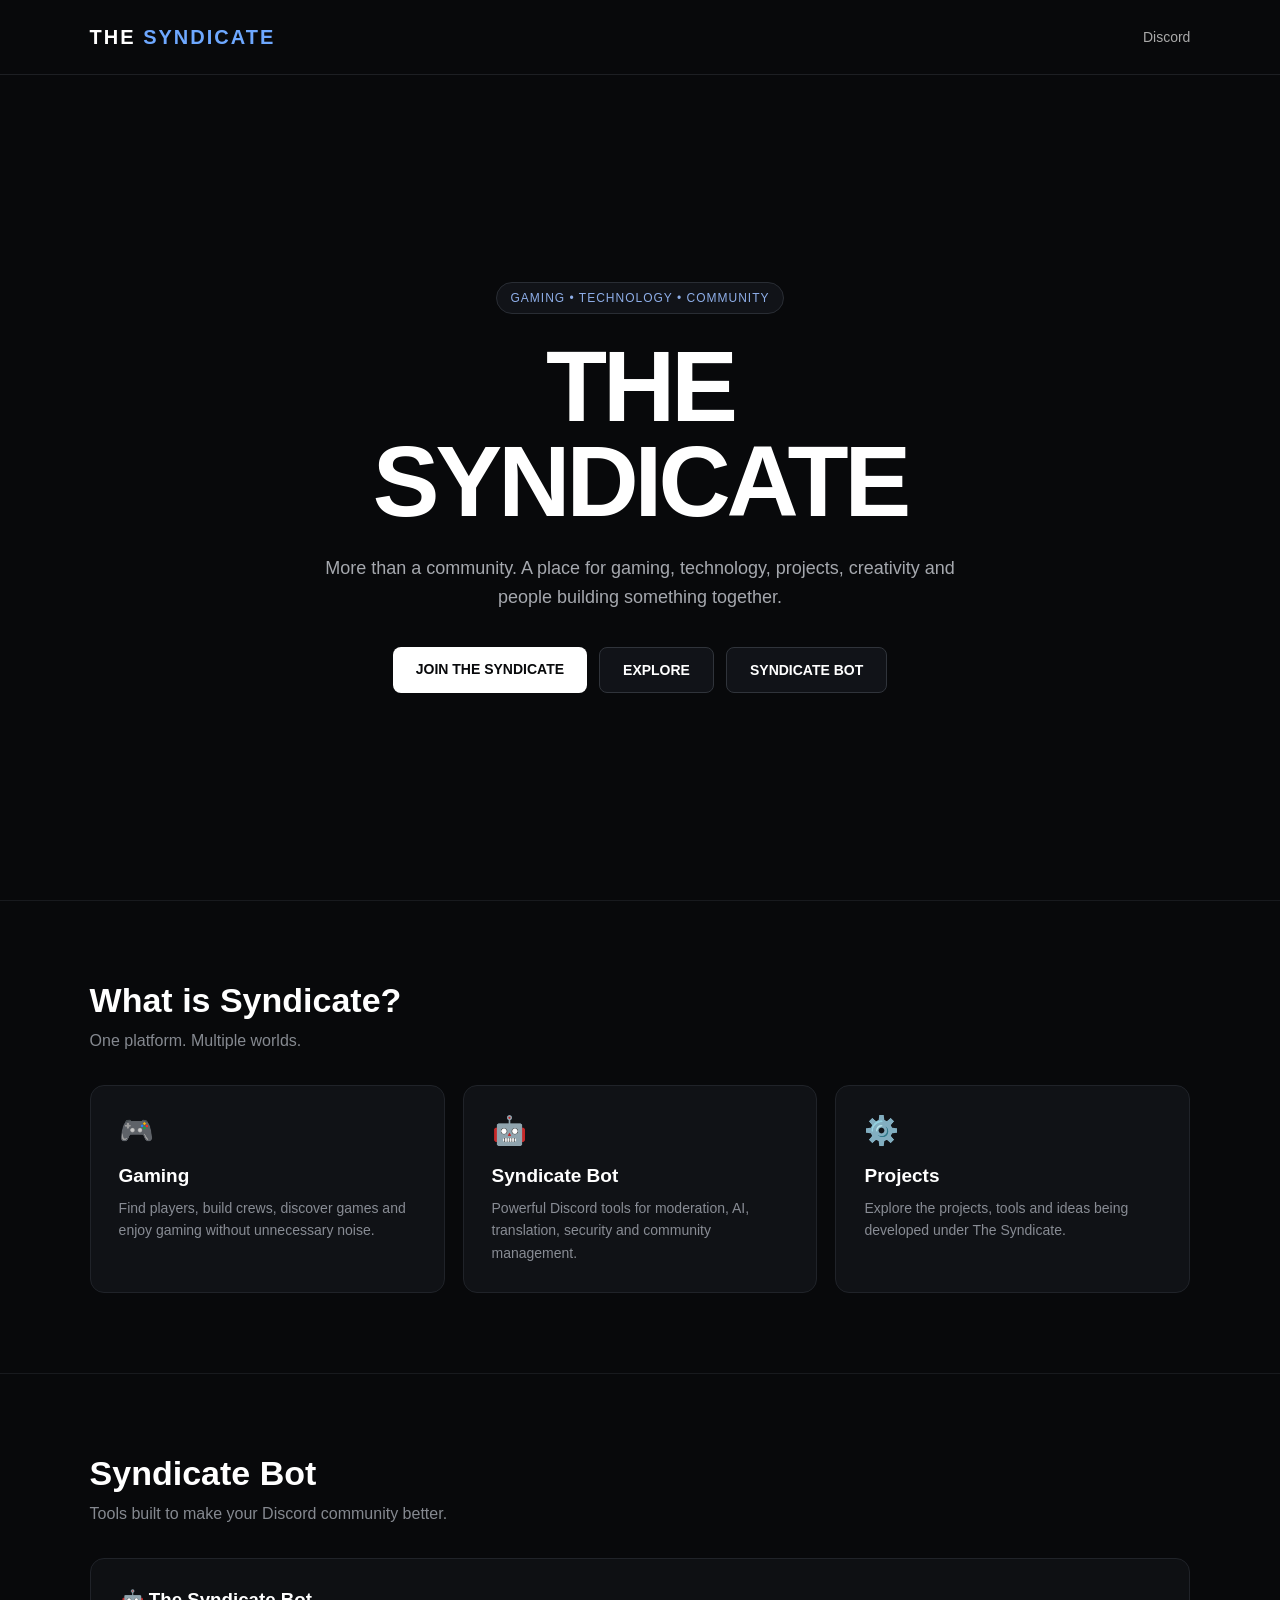
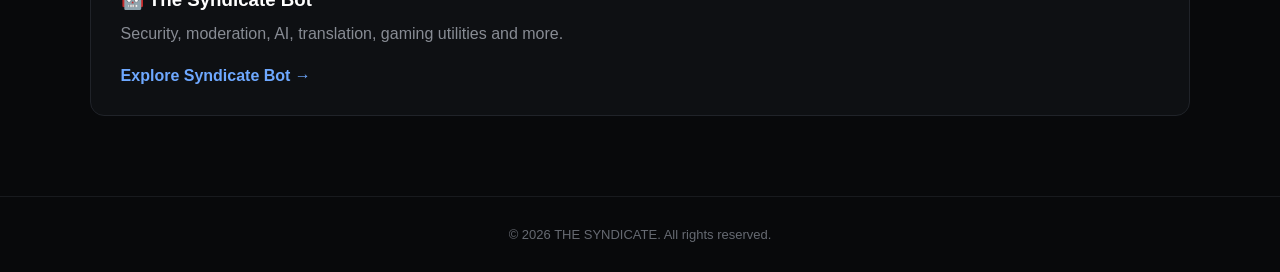
==== index.html @ 4e1ba8a8 "Update index.html" ====
<!DOCTYPE html>
<html lang="en">
<head>
    <meta charset="UTF-8">
    <meta name="viewport" content="width=device-width, initial-scale=1.0">

    <title>THE SYNDICATE</title>

    <style>
        * {
            margin: 0;
            padding: 0;
            box-sizing: border-box;
        }

        html {
            scroll-behavior: smooth;
        }

        body {
            background: #08090b;
            color: #ffffff;
            font-family: Arial, Helvetica, sans-serif;
            min-height: 100vh;
        }

        nav {
            height: 75px;
            display: flex;
            align-items: center;
            justify-content: space-between;
            padding: 0 7%;
            border-bottom: 1px solid #1d1f23;
            background: #08090b;
        }

        .logo {
            font-size: 20px;
            font-weight: 800;
            letter-spacing: 2px;
        }

        .logo span {
            color: #6ea8ff;
        }

        nav a {
            color: #aaa;
            text-decoration: none;
            font-size: 14px;
        }

        nav a:hover {
            color: #ffffff;
        }

        .hero {
            min-height: calc(100vh - 75px);
            display: flex;
            align-items: center;
            justify-content: center;
            text-align: center;
            padding: 60px 20px;
        }

        .hero-content {
            max-width: 850px;
        }

        .tag {
            display: inline-block;
            border: 1px solid #292d34;
            background: #111318;
            color: #8eaee8;
            padding: 8px 14px;
            border-radius: 50px;
            font-size: 12px;
            letter-spacing: 1px;
            margin-bottom: 25px;
        }

        h1 {
            font-size: clamp(50px, 12vw, 100px);
            line-height: 0.95;
            letter-spacing: -4px;
            margin-bottom: 25px;
        }

        .subtitle {
            color: #a5a8ae;
            font-size: 18px;
            line-height: 1.6;
            max-width: 680px;
            margin: 0 auto 35px;
        }

        .buttons {
            display: flex;
            justify-content: center;
            gap: 12px;
            flex-wrap: wrap;
        }

        .btn {
            display: inline-block;
            padding: 14px 23px;
            border-radius: 8px;
            text-decoration: none;
            font-weight: 700;
            font-size: 14px;
            transition: 0.2s;
        }

        .btn:hover {
            transform: translateY(-2px);
        }

        .primary {
            background: #ffffff;
            color: #08090b;
        }

        .secondary {
            background: #111318;
            border: 1px solid #30343b;
            color: #ffffff;
        }

        .section {
            padding: 80px 7%;
            border-top: 1px solid #181a1e;
        }

        .section h2 {
            font-size: 34px;
            margin-bottom: 12px;
        }

        .section-intro {
            color: #858990;
            margin-bottom: 35px;
        }

        .cards {
            display: grid;
            grid-template-columns: repeat(3, 1fr);
            gap: 18px;
        }

        .card {
            background: #101216;
            border: 1px solid #202329;
            border-radius: 14px;
            padding: 28px;
            transition: 0.2s;
        }

        .card:hover {
            transform: translateY(-3px);
            border-color: #343942;
        }

        .card-icon {
            font-size: 28px;
            margin-bottom: 18px;
        }

        .card h3 {
            margin-bottom: 10px;
            font-size: 19px;
        }

        .card p {
            color: #888c94;
            line-height: 1.6;
            font-size: 14px;
        }

        .bot-preview {
            margin-top: 25px;
            background: #0e1013;
            border: 1px solid #202329;
            border-radius: 14px;
            padding: 30px;
        }

        .bot-preview h3 {
            margin-bottom: 10px;
        }

        .bot-preview p {
            color: #888c94;
            line-height: 1.6;
            margin-bottom: 20px;
        }

        .bot-link {
            color: #6ea8ff;
            text-decoration: none;
            font-weight: 700;
        }

        footer {
            padding: 30px 20px;
            text-align: center;
            border-top: 1px solid #181a1e;
            color: #666a72;
            font-size: 13px;
        }

        @media (max-width: 700px) {

            nav {
                padding: 0 20px;
            }

            .hero {
                padding: 50px 20px;
            }

            h1 {
                letter-spacing: -2px;
            }

            .subtitle {
                font-size: 16px;
            }

            .cards {
                grid-template-columns: 1fr;
            }

            .section {
                padding: 65px 20px;
            }
        }
    </style>
</head>

<body>

    <!-- NAVIGATION -->

    <nav>

        <div class="logo">
            THE <span>SYNDICATE</span>
        </div>

        <a
            href="https://discord.gg/syndicateps"
            target="_blank"
            rel="noopener noreferrer"
        >
            Discord
        </a>

    </nav>


    <!-- HERO -->

    <section class="hero">

        <div class="hero-content">

            <div class="tag">
                GAMING • TECHNOLOGY • COMMUNITY
            </div>

            <h1>
                THE<br>SYNDICATE
            </h1>

            <p class="subtitle">
                More than a community.
                A place for gaming, technology, projects,
                creativity and people building something together.
            </p>


            <div class="buttons">

                <a
                    class="btn primary"
                    href="https://discord.gg/syndicateps"
                    target="_blank"
                    rel="noopener noreferrer"
                >
                    JOIN THE SYNDICATE
                </a>


                <a
                    class="btn secondary"
                    href="#about"
                >
                    EXPLORE
                </a>


                <a
                    class="btn secondary"
                    href="bot.html"
                >
                    SYNDICATE BOT
                </a>

            </div>

        </div>

    </section>


    <!-- ABOUT -->

    <section class="section" id="about">

        <h2>What is Syndicate?</h2>

        <p class="section-intro">
            One platform. Multiple worlds.
        </p>


        <div class="cards">


            <div class="card">

                <div class="card-icon">
                    🎮
                </div>

                <h3>Gaming</h3>

                <p>
                    Find players, build crews, discover games
                    and enjoy gaming without unnecessary noise.
                </p>

            </div>


            <div class="card">

                <div class="card-icon">
                    🤖
                </div>

                <h3>Syndicate Bot</h3>

                <p>
                    Powerful Discord tools for moderation,
                    AI, translation, security and community management.
                </p>

            </div>


            <div class="card">

                <div class="card-icon">
                    ⚙️
                </div>

                <h3>Projects</h3>

                <p>
                    Explore the projects, tools and ideas
                    being developed under The Syndicate.
                </p>

            </div>


        </div>

    </section>


    <!-- BOT -->

    <section class="section">

        <h2>Syndicate Bot</h2>

        <p class="section-intro">
            Tools built to make your Discord community better.
        </p>


        <div class="bot-preview">

            <h3>
                🤖 The Syndicate Bot
            </h3>

            <p>
                Security, moderation, AI, translation,
                gaming utilities and more.
            </p>

            <a
                class="bot-link"
                href="bot.html"
            >
                Explore Syndicate Bot →
            </a>

        </div>

    </section>


    <!-- FOOTER -->

    <footer>

        © 2026 THE SYNDICATE. All rights reserved.

    </footer>

</body>
</html>
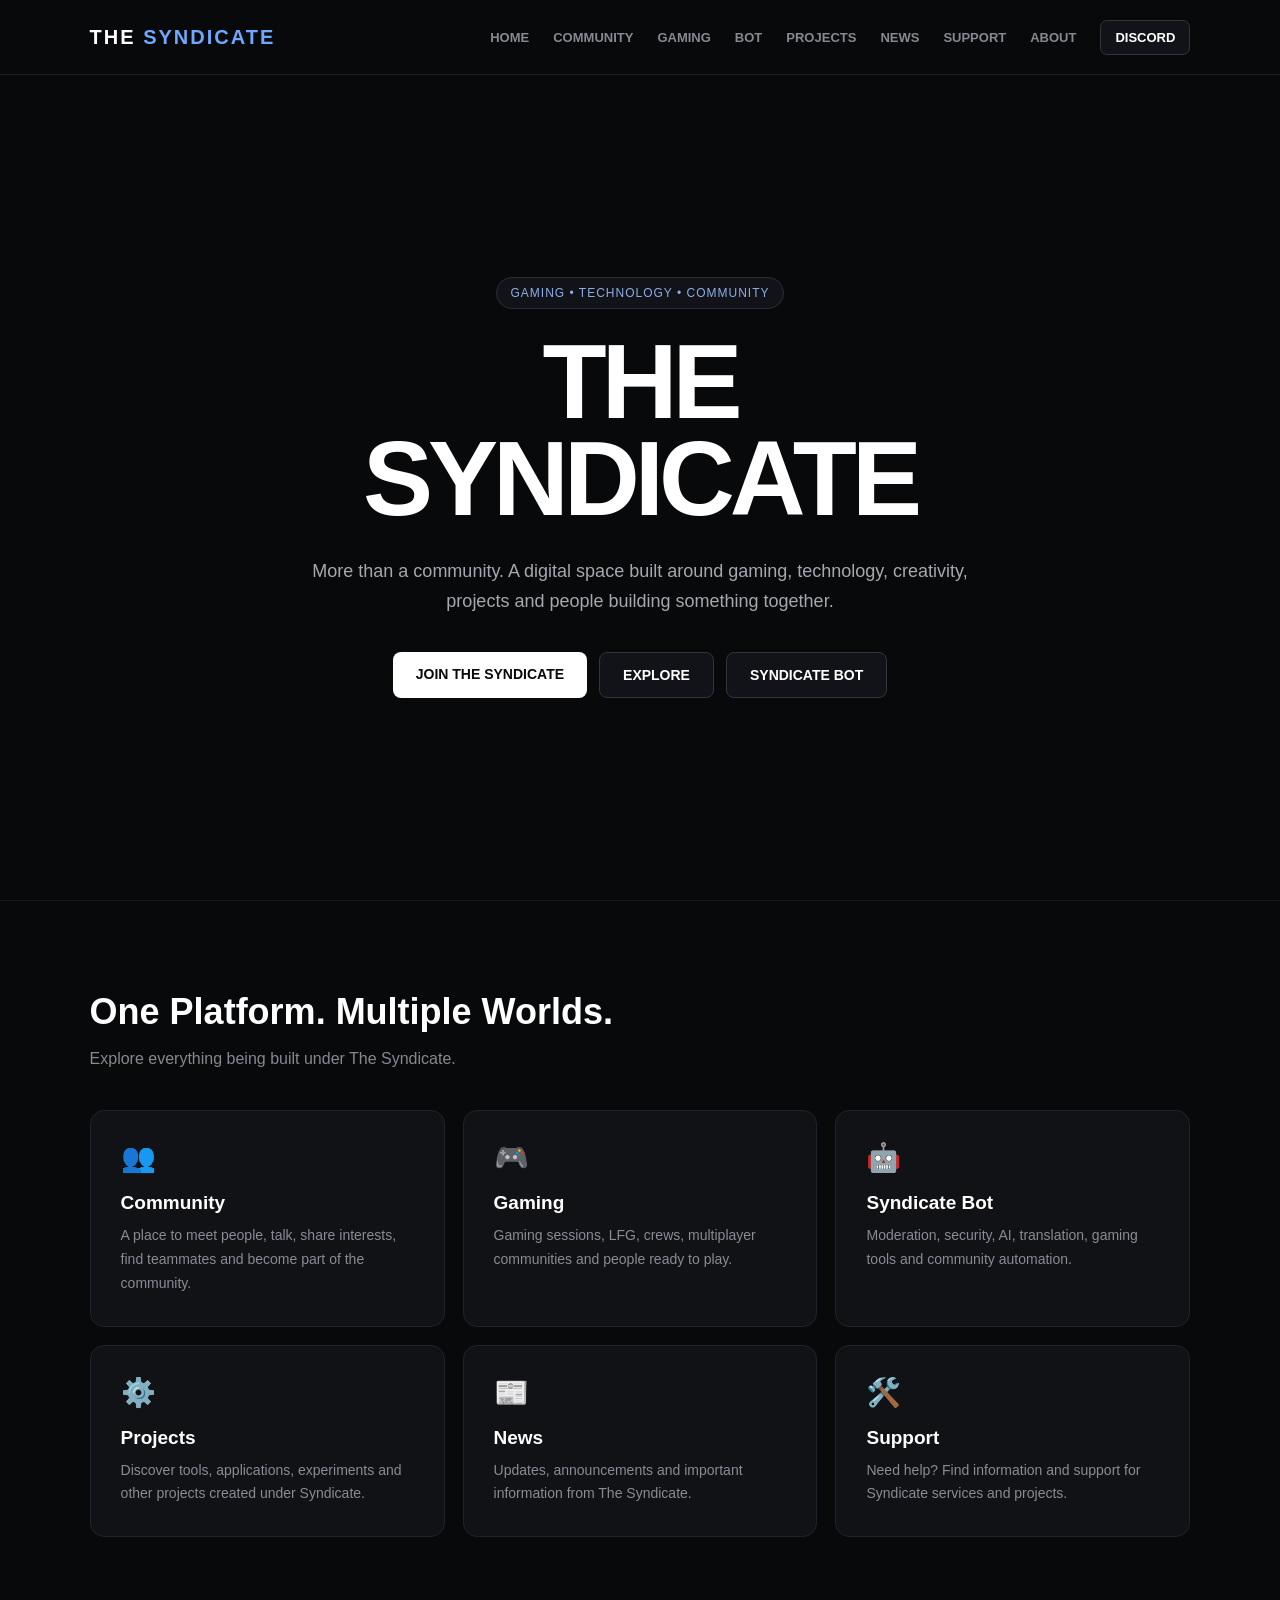
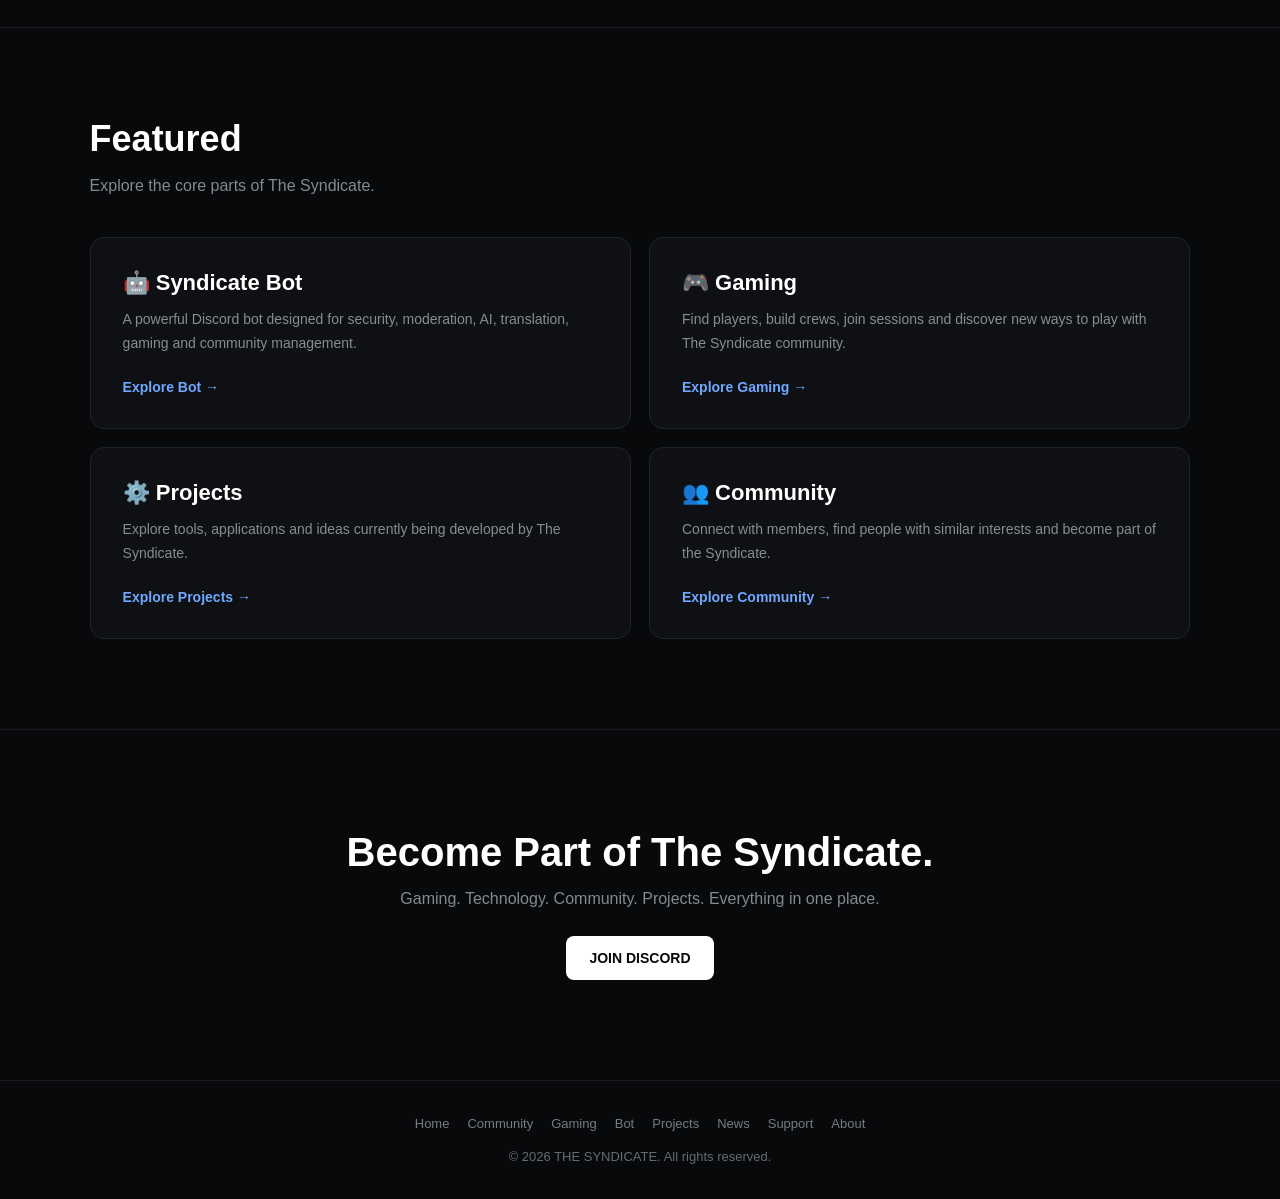
==== commit 0b887d6d: "Update index.html" ====
--- a/index.html
+++ b/index.html
@@ -24,35 +24,64 @@
             min-height: 100vh;
         }
 
+        /* NAVIGATION */
+
         nav {
-            height: 75px;
+            min-height: 75px;
             display: flex;
             align-items: center;
             justify-content: space-between;
             padding: 0 7%;
             border-bottom: 1px solid #1d1f23;
             background: #08090b;
+            position: sticky;
+            top: 0;
+            z-index: 1000;
         }
 
         .logo {
             font-size: 20px;
             font-weight: 800;
             letter-spacing: 2px;
+            white-space: nowrap;
         }
 
         .logo span {
             color: #6ea8ff;
         }
 
-        nav a {
-            color: #aaa;
+        .nav-links {
+            display: flex;
+            align-items: center;
+            gap: 24px;
+        }
+
+        .nav-links a {
+            color: #858990;
             text-decoration: none;
-            font-size: 14px;
-        }
-
-        nav a:hover {
+            font-size: 13px;
+            font-weight: 600;
+            transition: 0.2s;
+        }
+
+        .nav-links a:hover {
             color: #ffffff;
         }
+
+        .discord-nav {
+            color: #ffffff !important;
+            background: #111318;
+            border: 1px solid #30343b;
+            padding: 9px 14px;
+            border-radius: 7px;
+        }
+
+        .discord-nav:hover {
+            border-color: #6ea8ff;
+        }
+
+
+        /* HERO */
 
         .hero {
             min-height: calc(100vh - 75px);
@@ -60,11 +89,11 @@
             align-items: center;
             justify-content: center;
             text-align: center;
-            padding: 60px 20px;
+            padding: 80px 20px;
         }
 
         .hero-content {
-            max-width: 850px;
+            max-width: 900px;
         }
 
         .tag {
@@ -80,19 +109,22 @@
         }
 
         h1 {
-            font-size: clamp(50px, 12vw, 100px);
-            line-height: 0.95;
-            letter-spacing: -4px;
-            margin-bottom: 25px;
+            font-size: clamp(52px, 12vw, 105px);
+            line-height: 0.92;
+            letter-spacing: -5px;
+            margin-bottom: 28px;
         }
 
         .subtitle {
             color: #a5a8ae;
             font-size: 18px;
-            line-height: 1.6;
-            max-width: 680px;
+            line-height: 1.7;
+            max-width: 700px;
             margin: 0 auto 35px;
         }
+
+
+        /* BUTTONS */
 
         .buttons {
             display: flex;
@@ -126,20 +158,27 @@
             color: #ffffff;
         }
 
+
+        /* SECTIONS */
+
         .section {
-            padding: 80px 7%;
+            padding: 90px 7%;
             border-top: 1px solid #181a1e;
         }
 
         .section h2 {
-            font-size: 34px;
+            font-size: 36px;
             margin-bottom: 12px;
         }
 
         .section-intro {
             color: #858990;
-            margin-bottom: 35px;
-        }
+            line-height: 1.7;
+            margin-bottom: 38px;
+        }
+
+
+        /* CARDS */
 
         .cards {
             display: grid;
@@ -151,12 +190,12 @@
             background: #101216;
             border: 1px solid #202329;
             border-radius: 14px;
-            padding: 28px;
+            padding: 30px;
             transition: 0.2s;
         }
 
         .card:hover {
-            transform: translateY(-3px);
+            transform: translateY(-4px);
             border-color: #343942;
         }
 
@@ -166,78 +205,176 @@
         }
 
         .card h3 {
+            font-size: 19px;
             margin-bottom: 10px;
-            font-size: 19px;
         }
 
         .card p {
             color: #888c94;
-            line-height: 1.6;
+            line-height: 1.7;
             font-size: 14px;
         }
 
-        .bot-preview {
-            margin-top: 25px;
+
+        /* FEATURED */
+
+        .featured {
+            display: grid;
+            grid-template-columns: repeat(2, 1fr);
+            gap: 18px;
+        }
+
+        .feature-box {
             background: #0e1013;
             border: 1px solid #202329;
             border-radius: 14px;
-            padding: 30px;
-        }
-
-        .bot-preview h3 {
-            margin-bottom: 10px;
-        }
-
-        .bot-preview p {
+            padding: 32px;
+        }
+
+        .feature-box h3 {
+            font-size: 22px;
+            margin-bottom: 12px;
+        }
+
+        .feature-box p {
             color: #888c94;
-            line-height: 1.6;
-            margin-bottom: 20px;
-        }
-
-        .bot-link {
+            line-height: 1.7;
+            font-size: 14px;
+            margin-bottom: 22px;
+        }
+
+        .feature-link {
             color: #6ea8ff;
             text-decoration: none;
             font-weight: 700;
-        }
+            font-size: 14px;
+        }
+
+
+        /* CTA */
+
+        .cta {
+            text-align: center;
+            padding: 100px 20px;
+            border-top: 1px solid #181a1e;
+        }
+
+        .cta h2 {
+            font-size: 40px;
+            margin-bottom: 15px;
+        }
+
+        .cta p {
+            color: #858990;
+            margin-bottom: 28px;
+        }
+
+
+        /* FOOTER */
 
         footer {
-            padding: 30px 20px;
+            padding: 35px 20px;
             text-align: center;
             border-top: 1px solid #181a1e;
             color: #666a72;
             font-size: 13px;
         }
 
+        .footer-links {
+            display: flex;
+            justify-content: center;
+            flex-wrap: wrap;
+            gap: 18px;
+            margin-bottom: 18px;
+        }
+
+        .footer-links a {
+            color: #777b83;
+            text-decoration: none;
+            font-size: 13px;
+        }
+
+        .footer-links a:hover {
+            color: #ffffff;
+        }
+
+
+        /* MOBILE */
+
+        @media (max-width: 900px) {
+
+            .nav-links {
+                gap: 12px;
+            }
+
+            .nav-links a {
+                font-size: 11px;
+            }
+
+            .cards {
+                grid-template-columns: 1fr;
+            }
+
+            .featured {
+                grid-template-columns: 1fr;
+            }
+        }
+
+
         @media (max-width: 700px) {
 
             nav {
-                padding: 0 20px;
+                padding: 15px 20px;
+                flex-direction: column;
+                gap: 14px;
+            }
+
+            .nav-links {
+                width: 100%;
+                justify-content: center;
+                flex-wrap: wrap;
+                gap: 9px 14px;
+            }
+
+            .nav-links a {
+                font-size: 11px;
+            }
+
+            .discord-nav {
+                padding: 7px 10px;
             }
 
             .hero {
-                padding: 50px 20px;
+                min-height: calc(100vh - 120px);
+                padding: 65px 20px;
             }
 
             h1 {
-                letter-spacing: -2px;
+                font-size: clamp(48px, 15vw, 80px);
+                letter-spacing: -3px;
             }
 
             .subtitle {
                 font-size: 16px;
             }
 
-            .cards {
-                grid-template-columns: 1fr;
-            }
-
             .section {
-                padding: 65px 20px;
+                padding: 70px 20px;
+            }
+
+            .section h2 {
+                font-size: 30px;
+            }
+
+            .cta h2 {
+                font-size: 30px;
             }
         }
     </style>
 </head>
 
 <body>
+
 
     <!-- NAVIGATION -->
 
@@ -247,13 +384,50 @@
             THE <span>SYNDICATE</span>
         </div>
 
-        <a
-            href="https://discord.gg/syndicateps"
-            target="_blank"
-            rel="noopener noreferrer"
-        >
-            Discord
-        </a>
+        <div class="nav-links">
+
+            <a href="index.html">
+                HOME
+            </a>
+
+            <a href="community.html">
+                COMMUNITY
+            </a>
+
+            <a href="gaming.html">
+                GAMING
+            </a>
+
+            <a href="bot.html">
+                BOT
+            </a>
+
+            <a href="projects.html">
+                PROJECTS
+            </a>
+
+            <a href="news.html">
+                NEWS
+            </a>
+
+            <a href="support.html">
+                SUPPORT
+            </a>
+
+            <a href="about.html">
+                ABOUT
+            </a>
+
+            <a
+                class="discord-nav"
+                href="https://discord.gg/syndicateps"
+                target="_blank"
+                rel="noopener noreferrer"
+            >
+                DISCORD
+            </a>
+
+        </div>
 
     </nav>
 
@@ -274,10 +448,10 @@
 
             <p class="subtitle">
                 More than a community.
-                A place for gaming, technology, projects,
-                creativity and people building something together.
+                A digital space built around gaming,
+                technology, creativity, projects and people
+                building something together.
             </p>
-
 
             <div class="buttons">
 
@@ -290,14 +464,12 @@
                     JOIN THE SYNDICATE
                 </a>
 
-
                 <a
                     class="btn secondary"
-                    href="#about"
+                    href="#explore"
                 >
                     EXPLORE
                 </a>
-
 
                 <a
                     class="btn secondary"
@@ -313,18 +485,41 @@
     </section>
 
 
-    <!-- ABOUT -->
-
-    <section class="section" id="about">
-
-        <h2>What is Syndicate?</h2>
+    <!-- EXPLORE -->
+
+    <section
+        class="section"
+        id="explore"
+    >
+
+        <h2>
+            One Platform. Multiple Worlds.
+        </h2>
 
         <p class="section-intro">
-            One platform. Multiple worlds.
+            Explore everything being built under The Syndicate.
         </p>
 
 
         <div class="cards">
+
+
+            <div class="card">
+
+                <div class="card-icon">
+                    👥
+                </div>
+
+                <h3>
+                    Community
+                </h3>
+
+                <p>
+                    A place to meet people, talk, share interests,
+                    find teammates and become part of the community.
+                </p>
+
+            </div>
 
 
             <div class="card">
@@ -333,11 +528,13 @@
                     🎮
                 </div>
 
-                <h3>Gaming</h3>
-
-                <p>
-                    Find players, build crews, discover games
-                    and enjoy gaming without unnecessary noise.
+                <h3>
+                    Gaming
+                </h3>
+
+                <p>
+                    Gaming sessions, LFG, crews, multiplayer
+                    communities and people ready to play.
                 </p>
 
             </div>
@@ -349,11 +546,13 @@
                     🤖
                 </div>
 
-                <h3>Syndicate Bot</h3>
-
-                <p>
-                    Powerful Discord tools for moderation,
-                    AI, translation, security and community management.
+                <h3>
+                    Syndicate Bot
+                </h3>
+
+                <p>
+                    Moderation, security, AI, translation,
+                    gaming tools and community automation.
                 </p>
 
             </div>
@@ -365,11 +564,49 @@
                     ⚙️
                 </div>
 
-                <h3>Projects</h3>
-
-                <p>
-                    Explore the projects, tools and ideas
-                    being developed under The Syndicate.
+                <h3>
+                    Projects
+                </h3>
+
+                <p>
+                    Discover tools, applications, experiments
+                    and other projects created under Syndicate.
+                </p>
+
+            </div>
+
+
+            <div class="card">
+
+                <div class="card-icon">
+                    📰
+                </div>
+
+                <h3>
+                    News
+                </h3>
+
+                <p>
+                    Updates, announcements and important
+                    information from The Syndicate.
+                </p>
+
+            </div>
+
+
+            <div class="card">
+
+                <div class="card-icon">
+                    🛠️
+                </div>
+
+                <h3>
+                    Support
+                </h3>
+
+                <p>
+                    Need help? Find information and support
+                    for Syndicate services and projects.
                 </p>
 
             </div>
@@ -380,47 +617,183 @@
     </section>
 
 
-    <!-- BOT -->
+    <!-- FEATURED -->
 
     <section class="section">
 
-        <h2>Syndicate Bot</h2>
+        <h2>
+            Featured
+        </h2>
 
         <p class="section-intro">
-            Tools built to make your Discord community better.
+            Explore the core parts of The Syndicate.
         </p>
 
 
-        <div class="bot-preview">
-
-            <h3>
-                🤖 The Syndicate Bot
-            </h3>
-
-            <p>
-                Security, moderation, AI, translation,
-                gaming utilities and more.
-            </p>
-
-            <a
-                class="bot-link"
-                href="bot.html"
-            >
-                Explore Syndicate Bot →
-            </a>
+        <div class="featured">
+
+
+            <div class="feature-box">
+
+                <h3>
+                    🤖 Syndicate Bot
+                </h3>
+
+                <p>
+                    A powerful Discord bot designed for
+                    security, moderation, AI, translation,
+                    gaming and community management.
+                </p>
+
+                <a
+                    class="feature-link"
+                    href="bot.html"
+                >
+                    Explore Bot →
+                </a>
+
+            </div>
+
+
+            <div class="feature-box">
+
+                <h3>
+                    🎮 Gaming
+                </h3>
+
+                <p>
+                    Find players, build crews, join sessions
+                    and discover new ways to play with
+                    The Syndicate community.
+                </p>
+
+                <a
+                    class="feature-link"
+                    href="gaming.html"
+                >
+                    Explore Gaming →
+                </a>
+
+            </div>
+
+
+            <div class="feature-box">
+
+                <h3>
+                    ⚙️ Projects
+                </h3>
+
+                <p>
+                    Explore tools, applications and ideas
+                    currently being developed by The Syndicate.
+                </p>
+
+                <a
+                    class="feature-link"
+                    href="projects.html"
+                >
+                    Explore Projects →
+                </a>
+
+            </div>
+
+
+            <div class="feature-box">
+
+                <h3>
+                    👥 Community
+                </h3>
+
+                <p>
+                    Connect with members, find people with
+                    similar interests and become part of
+                    the Syndicate.
+                </p>
+
+                <a
+                    class="feature-link"
+                    href="community.html"
+                >
+                    Explore Community →
+                </a>
+
+            </div>
+
 
         </div>
 
     </section>
 
 
+    <!-- CTA -->
+
+    <section class="cta">
+
+        <h2>
+            Become Part of The Syndicate.
+        </h2>
+
+        <p>
+            Gaming. Technology. Community. Projects.
+            Everything in one place.
+        </p>
+
+        <a
+            class="btn primary"
+            href="https://discord.gg/syndicateps"
+            target="_blank"
+            rel="noopener noreferrer"
+        >
+            JOIN DISCORD
+        </a>
+
+    </section>
+
+
     <!-- FOOTER -->
 
     <footer>
 
+        <div class="footer-links">
+
+            <a href="index.html">
+                Home
+            </a>
+
+            <a href="community.html">
+                Community
+            </a>
+
+            <a href="gaming.html">
+                Gaming
+            </a>
+
+            <a href="bot.html">
+                Bot
+            </a>
+
+            <a href="projects.html">
+                Projects
+            </a>
+
+            <a href="news.html">
+                News
+            </a>
+
+            <a href="support.html">
+                Support
+            </a>
+
+            <a href="about.html">
+                About
+            </a>
+
+        </div>
+
         © 2026 THE SYNDICATE. All rights reserved.
 
     </footer>
+
 
 </body>
 </html>
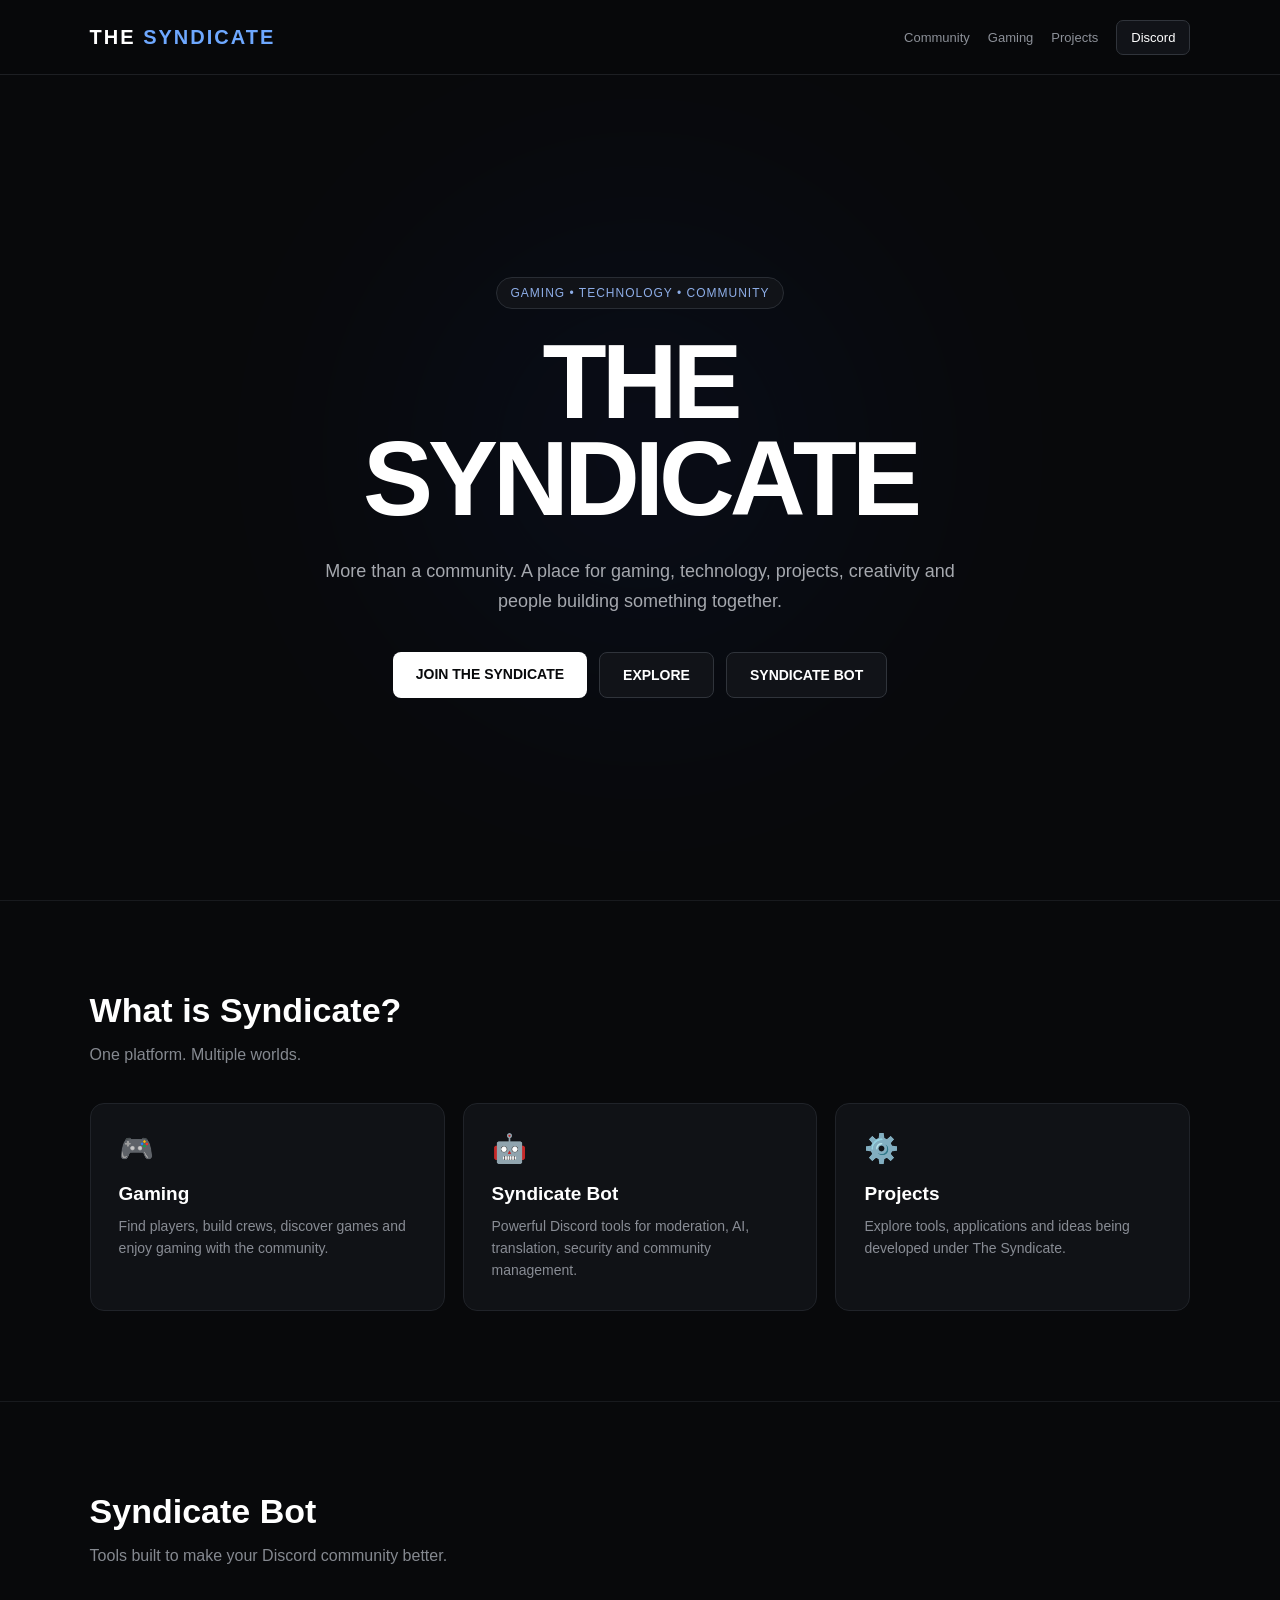
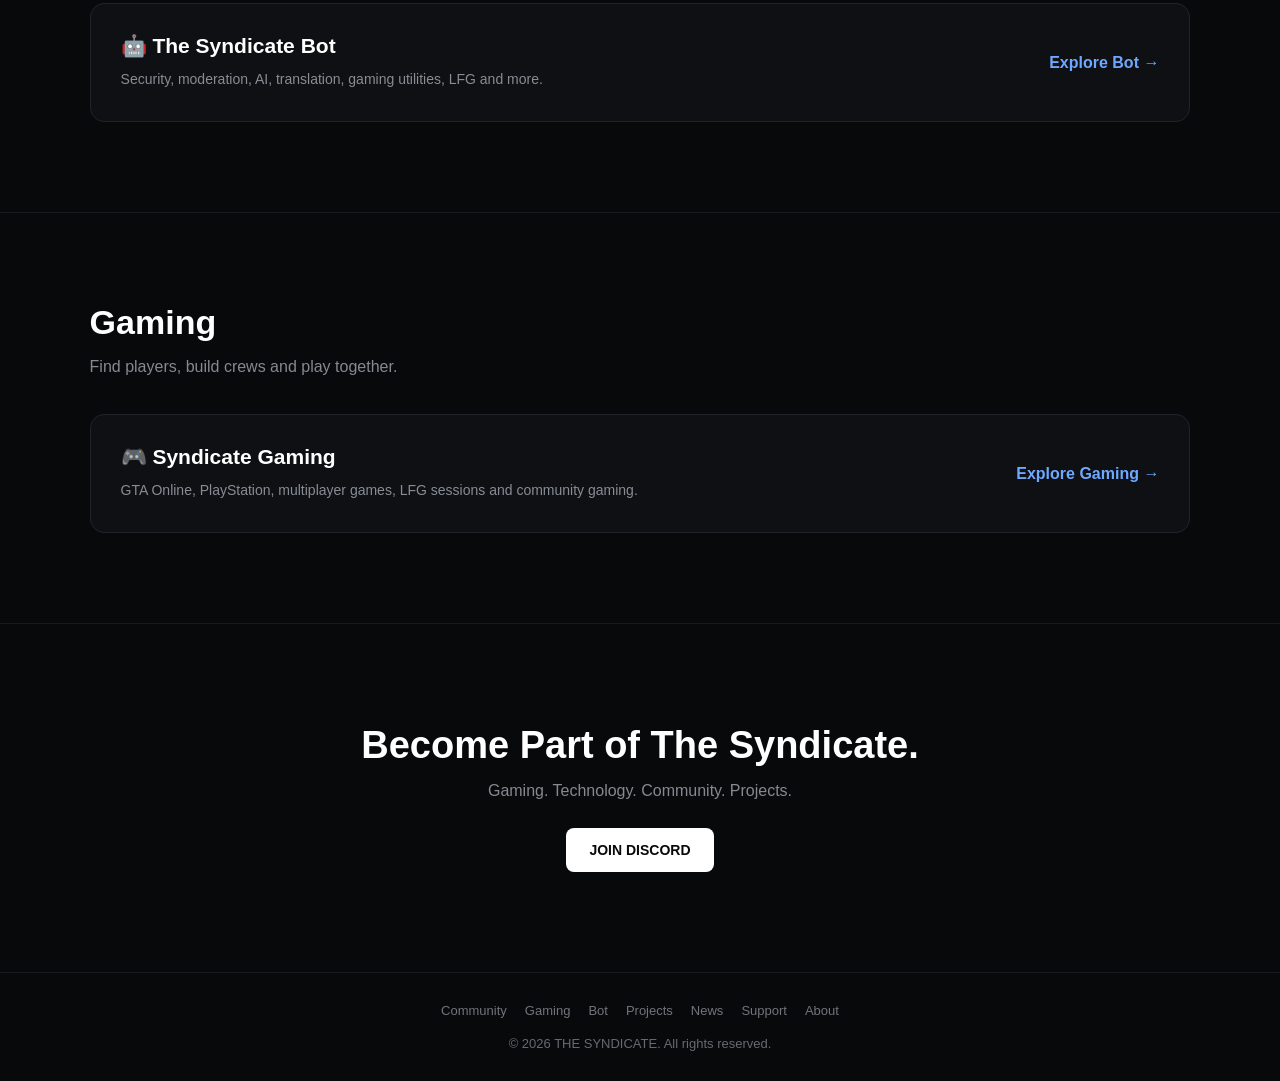
==== commit 5970e2dd: "Update index.html" ====
--- a/index.html
+++ b/index.html
@@ -24,16 +24,16 @@
             min-height: 100vh;
         }
 
-        /* NAVIGATION */
+        /* NAV */
 
         nav {
-            min-height: 75px;
+            height: 75px;
             display: flex;
             align-items: center;
             justify-content: space-between;
             padding: 0 7%;
             border-bottom: 1px solid #1d1f23;
-            background: #08090b;
+            background: rgba(8, 9, 11, 0.96);
             position: sticky;
             top: 0;
             z-index: 1000;
@@ -43,41 +43,35 @@
             font-size: 20px;
             font-weight: 800;
             letter-spacing: 2px;
-            white-space: nowrap;
         }
 
         .logo span {
             color: #6ea8ff;
         }
 
-        .nav-links {
+        .nav-right {
             display: flex;
             align-items: center;
-            gap: 24px;
-        }
-
-        .nav-links a {
-            color: #858990;
+            gap: 18px;
+        }
+
+        .nav-right a {
+            color: #8c9098;
             text-decoration: none;
             font-size: 13px;
-            font-weight: 600;
             transition: 0.2s;
         }
 
-        .nav-links a:hover {
+        .nav-right a:hover {
             color: #ffffff;
         }
 
-        .discord-nav {
+        .nav-discord {
             color: #ffffff !important;
+            border: 1px solid #30343b;
             background: #111318;
-            border: 1px solid #30343b;
             padding: 9px 14px;
             border-radius: 7px;
-        }
-
-        .discord-nav:hover {
-            border-color: #6ea8ff;
         }
 
 
@@ -89,11 +83,30 @@
             align-items: center;
             justify-content: center;
             text-align: center;
-            padding: 80px 20px;
+            padding: 70px 20px;
+            position: relative;
+            overflow: hidden;
+        }
+
+        .hero::before {
+            content: "";
+            position: absolute;
+            width: 500px;
+            height: 500px;
+            background: #1d4ed8;
+            opacity: 0.06;
+            filter: blur(130px);
+            border-radius: 50%;
+            top: 15%;
+            left: 50%;
+            transform: translateX(-50%);
+            pointer-events: none;
         }
 
         .hero-content {
-            max-width: 900px;
+            max-width: 850px;
+            position: relative;
+            z-index: 1;
         }
 
         .tag {
@@ -109,7 +122,7 @@
         }
 
         h1 {
-            font-size: clamp(52px, 12vw, 105px);
+            font-size: clamp(55px, 12vw, 105px);
             line-height: 0.92;
             letter-spacing: -5px;
             margin-bottom: 28px;
@@ -119,7 +132,7 @@
             color: #a5a8ae;
             font-size: 18px;
             line-height: 1.7;
-            max-width: 700px;
+            max-width: 680px;
             margin: 0 auto 35px;
         }
 
@@ -158,8 +171,12 @@
             color: #ffffff;
         }
 
-
-        /* SECTIONS */
+        .secondary:hover {
+            border-color: #59606b;
+        }
+
+
+        /* SECTION */
 
         .section {
             padding: 90px 7%;
@@ -167,14 +184,14 @@
         }
 
         .section h2 {
-            font-size: 36px;
+            font-size: 34px;
             margin-bottom: 12px;
         }
 
         .section-intro {
             color: #858990;
-            line-height: 1.7;
-            margin-bottom: 38px;
+            margin-bottom: 35px;
+            line-height: 1.6;
         }
 
 
@@ -190,8 +207,8 @@
             background: #101216;
             border: 1px solid #202329;
             border-radius: 14px;
-            padding: 30px;
-            transition: 0.2s;
+            padding: 28px;
+            transition: 0.25s;
         }
 
         .card:hover {
@@ -205,49 +222,48 @@
         }
 
         .card h3 {
+            margin-bottom: 10px;
             font-size: 19px;
-            margin-bottom: 10px;
         }
 
         .card p {
             color: #888c94;
-            line-height: 1.7;
+            line-height: 1.6;
             font-size: 14px;
         }
 
 
-        /* FEATURED */
-
-        .featured {
-            display: grid;
-            grid-template-columns: repeat(2, 1fr);
-            gap: 18px;
-        }
-
-        .feature-box {
+        /* FEATURE */
+
+        .feature {
+            margin-top: 22px;
             background: #0e1013;
             border: 1px solid #202329;
             border-radius: 14px;
-            padding: 32px;
-        }
-
-        .feature-box h3 {
-            font-size: 22px;
-            margin-bottom: 12px;
-        }
-
-        .feature-box p {
+            padding: 30px;
+            display: flex;
+            align-items: center;
+            justify-content: space-between;
+            gap: 30px;
+        }
+
+        .feature h3 {
+            font-size: 21px;
+            margin-bottom: 10px;
+        }
+
+        .feature p {
             color: #888c94;
-            line-height: 1.7;
+            line-height: 1.6;
             font-size: 14px;
-            margin-bottom: 22px;
+            max-width: 650px;
         }
 
         .feature-link {
             color: #6ea8ff;
             text-decoration: none;
             font-weight: 700;
-            font-size: 14px;
+            white-space: nowrap;
         }
 
 
@@ -260,7 +276,7 @@
         }
 
         .cta h2 {
-            font-size: 40px;
+            font-size: 38px;
             margin-bottom: 15px;
         }
 
@@ -273,7 +289,7 @@
         /* FOOTER */
 
         footer {
-            padding: 35px 20px;
+            padding: 30px 20px;
             text-align: center;
             border-top: 1px solid #181a1e;
             color: #666a72;
@@ -289,9 +305,9 @@
         }
 
         .footer-links a {
-            color: #777b83;
+            color: #70747c;
             text-decoration: none;
-            font-size: 13px;
+            transition: 0.2s;
         }
 
         .footer-links a:hover {
@@ -301,56 +317,43 @@
 
         /* MOBILE */
 
-        @media (max-width: 900px) {
-
-            .nav-links {
-                gap: 12px;
-            }
-
-            .nav-links a {
-                font-size: 11px;
+        @media (max-width: 800px) {
+
+            nav {
+                padding: 0 20px;
+            }
+
+            .nav-right a:not(.nav-discord) {
+                display: none;
             }
 
             .cards {
                 grid-template-columns: 1fr;
             }
 
-            .featured {
-                grid-template-columns: 1fr;
-            }
-        }
-
-
-        @media (max-width: 700px) {
+            .feature {
+                flex-direction: column;
+                align-items: flex-start;
+            }
+        }
+
+        @media (max-width: 600px) {
 
             nav {
-                padding: 15px 20px;
-                flex-direction: column;
-                gap: 14px;
-            }
-
-            .nav-links {
-                width: 100%;
-                justify-content: center;
-                flex-wrap: wrap;
-                gap: 9px 14px;
-            }
-
-            .nav-links a {
-                font-size: 11px;
-            }
-
-            .discord-nav {
-                padding: 7px 10px;
+                height: 70px;
+            }
+
+            .logo {
+                font-size: 17px;
             }
 
             .hero {
-                min-height: calc(100vh - 120px);
-                padding: 65px 20px;
+                min-height: calc(100vh - 70px);
+                padding: 60px 20px;
             }
 
             h1 {
-                font-size: clamp(48px, 15vw, 80px);
+                font-size: clamp(50px, 15vw, 80px);
                 letter-spacing: -3px;
             }
 
@@ -384,47 +387,27 @@
             THE <span>SYNDICATE</span>
         </div>
 
-        <div class="nav-links">
-
-            <a href="index.html">
-                HOME
-            </a>
+        <div class="nav-right">
 
             <a href="community.html">
-                COMMUNITY
+                Community
             </a>
 
             <a href="gaming.html">
-                GAMING
-            </a>
-
-            <a href="bot.html">
-                BOT
+                Gaming
             </a>
 
             <a href="projects.html">
-                PROJECTS
-            </a>
-
-            <a href="news.html">
-                NEWS
-            </a>
-
-            <a href="support.html">
-                SUPPORT
-            </a>
-
-            <a href="about.html">
-                ABOUT
+                Projects
             </a>
 
             <a
-                class="discord-nav"
+                class="nav-discord"
                 href="https://discord.gg/syndicateps"
                 target="_blank"
                 rel="noopener noreferrer"
             >
-                DISCORD
+                Discord
             </a>
 
         </div>
@@ -448,10 +431,10 @@
 
             <p class="subtitle">
                 More than a community.
-                A digital space built around gaming,
-                technology, creativity, projects and people
-                building something together.
+                A place for gaming, technology, projects,
+                creativity and people building something together.
             </p>
+
 
             <div class="buttons">
 
@@ -464,12 +447,14 @@
                     JOIN THE SYNDICATE
                 </a>
 
+
                 <a
                     class="btn secondary"
-                    href="#explore"
+                    href="#about"
                 >
                     EXPLORE
                 </a>
+
 
                 <a
                     class="btn secondary"
@@ -485,41 +470,23 @@
     </section>
 
 
-    <!-- EXPLORE -->
+    <!-- ABOUT -->
 
     <section
         class="section"
-        id="explore"
+        id="about"
     >
 
         <h2>
-            One Platform. Multiple Worlds.
+            What is Syndicate?
         </h2>
 
         <p class="section-intro">
-            Explore everything being built under The Syndicate.
+            One platform. Multiple worlds.
         </p>
 
 
         <div class="cards">
-
-
-            <div class="card">
-
-                <div class="card-icon">
-                    👥
-                </div>
-
-                <h3>
-                    Community
-                </h3>
-
-                <p>
-                    A place to meet people, talk, share interests,
-                    find teammates and become part of the community.
-                </p>
-
-            </div>
 
 
             <div class="card">
@@ -533,8 +500,8 @@
                 </h3>
 
                 <p>
-                    Gaming sessions, LFG, crews, multiplayer
-                    communities and people ready to play.
+                    Find players, build crews, discover games
+                    and enjoy gaming with the community.
                 </p>
 
             </div>
@@ -551,8 +518,8 @@
                 </h3>
 
                 <p>
-                    Moderation, security, AI, translation,
-                    gaming tools and community automation.
+                    Powerful Discord tools for moderation,
+                    AI, translation, security and community management.
                 </p>
 
             </div>
@@ -569,156 +536,94 @@
                 </h3>
 
                 <p>
-                    Discover tools, applications, experiments
-                    and other projects created under Syndicate.
+                    Explore tools, applications and ideas
+                    being developed under The Syndicate.
                 </p>
 
             </div>
 
 
-            <div class="card">
-
-                <div class="card-icon">
-                    📰
-                </div>
+        </div>
+
+    </section>
+
+
+    <!-- SYNDICATE BOT -->
+
+    <section class="section">
+
+        <h2>
+            Syndicate Bot
+        </h2>
+
+        <p class="section-intro">
+            Tools built to make your Discord community better.
+        </p>
+
+
+        <div class="feature">
+
+            <div>
 
                 <h3>
-                    News
+                    🤖 The Syndicate Bot
                 </h3>
 
                 <p>
-                    Updates, announcements and important
-                    information from The Syndicate.
+                    Security, moderation, AI, translation,
+                    gaming utilities, LFG and more.
                 </p>
 
             </div>
 
 
-            <div class="card">
-
-                <div class="card-icon">
-                    🛠️
-                </div>
+            <a
+                class="feature-link"
+                href="bot.html"
+            >
+                Explore Bot →
+            </a>
+
+        </div>
+
+    </section>
+
+
+    <!-- GAMING -->
+
+    <section class="section">
+
+        <h2>
+            Gaming
+        </h2>
+
+        <p class="section-intro">
+            Find players, build crews and play together.
+        </p>
+
+
+        <div class="feature">
+
+            <div>
 
                 <h3>
-                    Support
+                    🎮 Syndicate Gaming
                 </h3>
 
                 <p>
-                    Need help? Find information and support
-                    for Syndicate services and projects.
+                    GTA Online, PlayStation, multiplayer games,
+                    LFG sessions and community gaming.
                 </p>
 
             </div>
 
 
-        </div>
-
-    </section>
-
-
-    <!-- FEATURED -->
-
-    <section class="section">
-
-        <h2>
-            Featured
-        </h2>
-
-        <p class="section-intro">
-            Explore the core parts of The Syndicate.
-        </p>
-
-
-        <div class="featured">
-
-
-            <div class="feature-box">
-
-                <h3>
-                    🤖 Syndicate Bot
-                </h3>
-
-                <p>
-                    A powerful Discord bot designed for
-                    security, moderation, AI, translation,
-                    gaming and community management.
-                </p>
-
-                <a
-                    class="feature-link"
-                    href="bot.html"
-                >
-                    Explore Bot →
-                </a>
-
-            </div>
-
-
-            <div class="feature-box">
-
-                <h3>
-                    🎮 Gaming
-                </h3>
-
-                <p>
-                    Find players, build crews, join sessions
-                    and discover new ways to play with
-                    The Syndicate community.
-                </p>
-
-                <a
-                    class="feature-link"
-                    href="gaming.html"
-                >
-                    Explore Gaming →
-                </a>
-
-            </div>
-
-
-            <div class="feature-box">
-
-                <h3>
-                    ⚙️ Projects
-                </h3>
-
-                <p>
-                    Explore tools, applications and ideas
-                    currently being developed by The Syndicate.
-                </p>
-
-                <a
-                    class="feature-link"
-                    href="projects.html"
-                >
-                    Explore Projects →
-                </a>
-
-            </div>
-
-
-            <div class="feature-box">
-
-                <h3>
-                    👥 Community
-                </h3>
-
-                <p>
-                    Connect with members, find people with
-                    similar interests and become part of
-                    the Syndicate.
-                </p>
-
-                <a
-                    class="feature-link"
-                    href="community.html"
-                >
-                    Explore Community →
-                </a>
-
-            </div>
-
+            <a
+                class="feature-link"
+                href="gaming.html"
+            >
+                Explore Gaming →
+            </a>
 
         </div>
 
@@ -735,7 +640,6 @@
 
         <p>
             Gaming. Technology. Community. Projects.
-            Everything in one place.
         </p>
 
         <a
@@ -756,10 +660,6 @@
 
         <div class="footer-links">
 
-            <a href="index.html">
-                Home
-            </a>
-
             <a href="community.html">
                 Community
             </a>
@@ -794,6 +694,5 @@
 
     </footer>
 
-
 </body>
 </html>
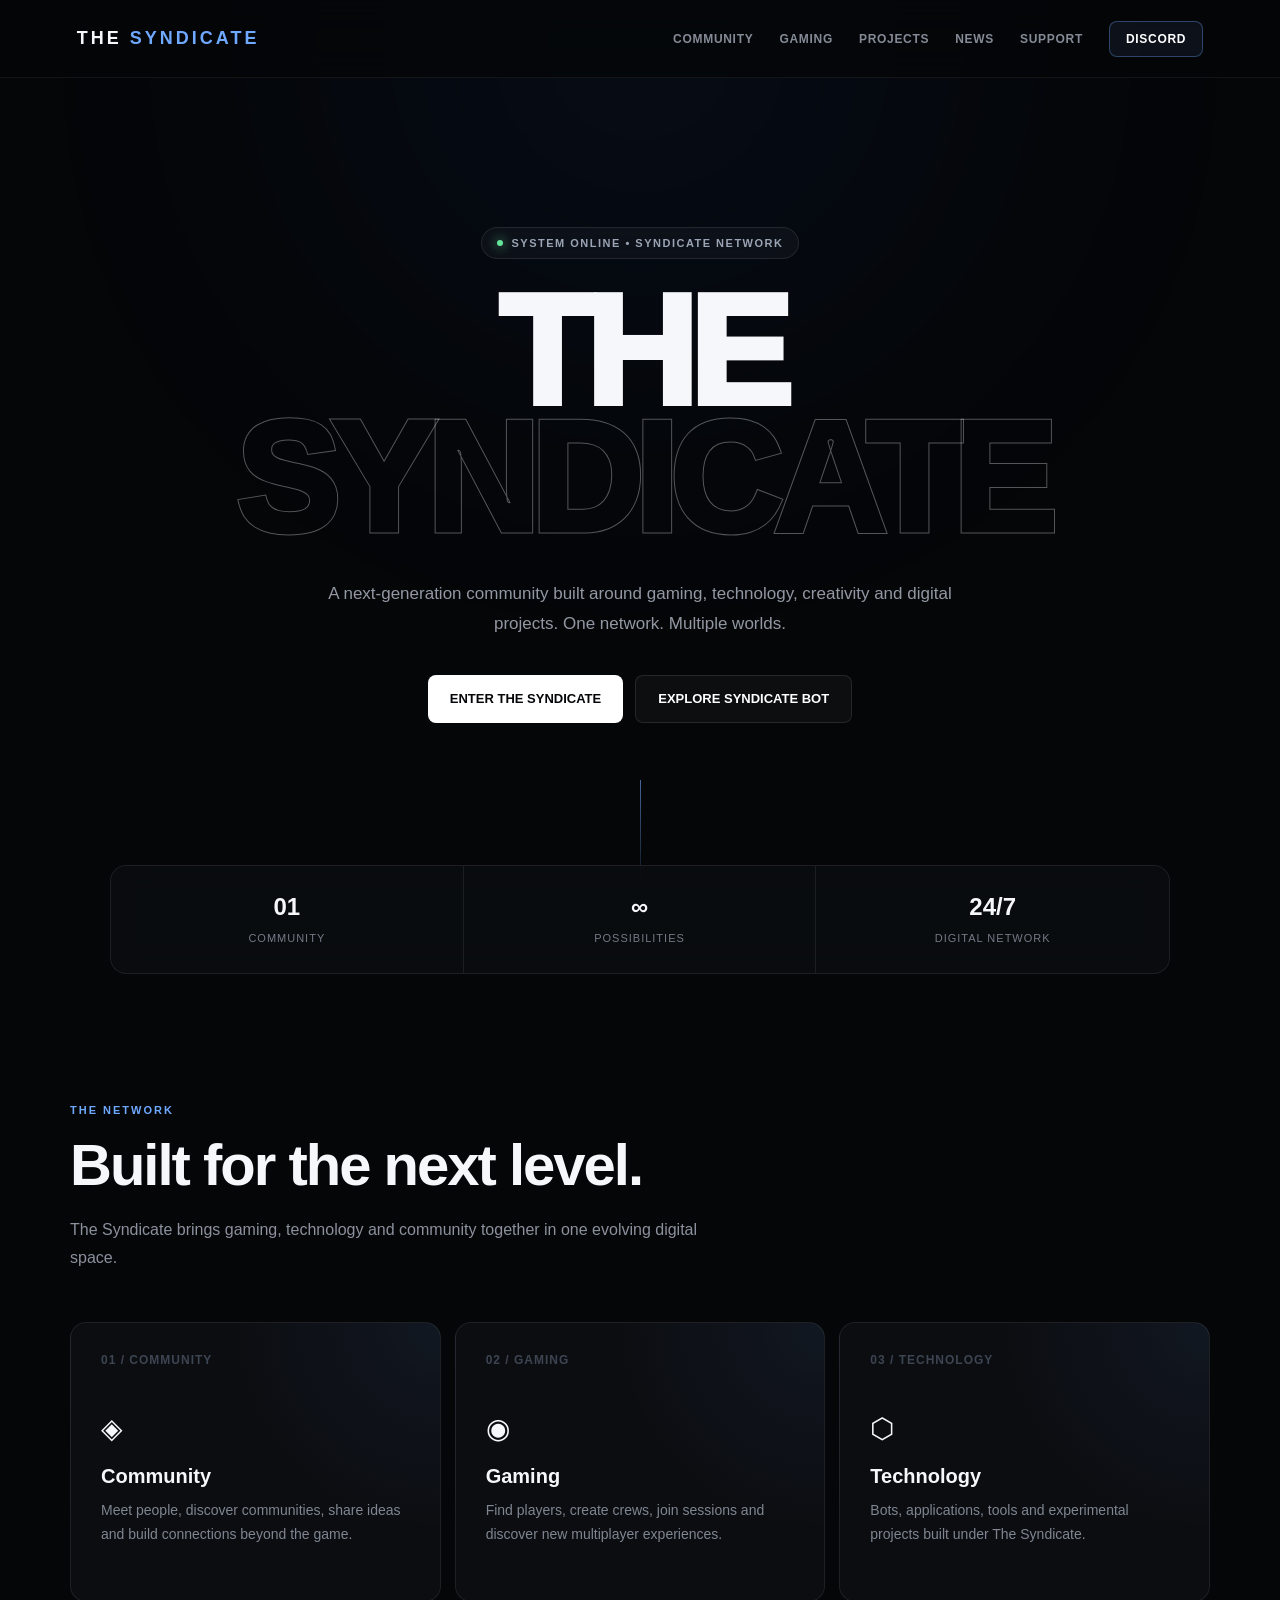
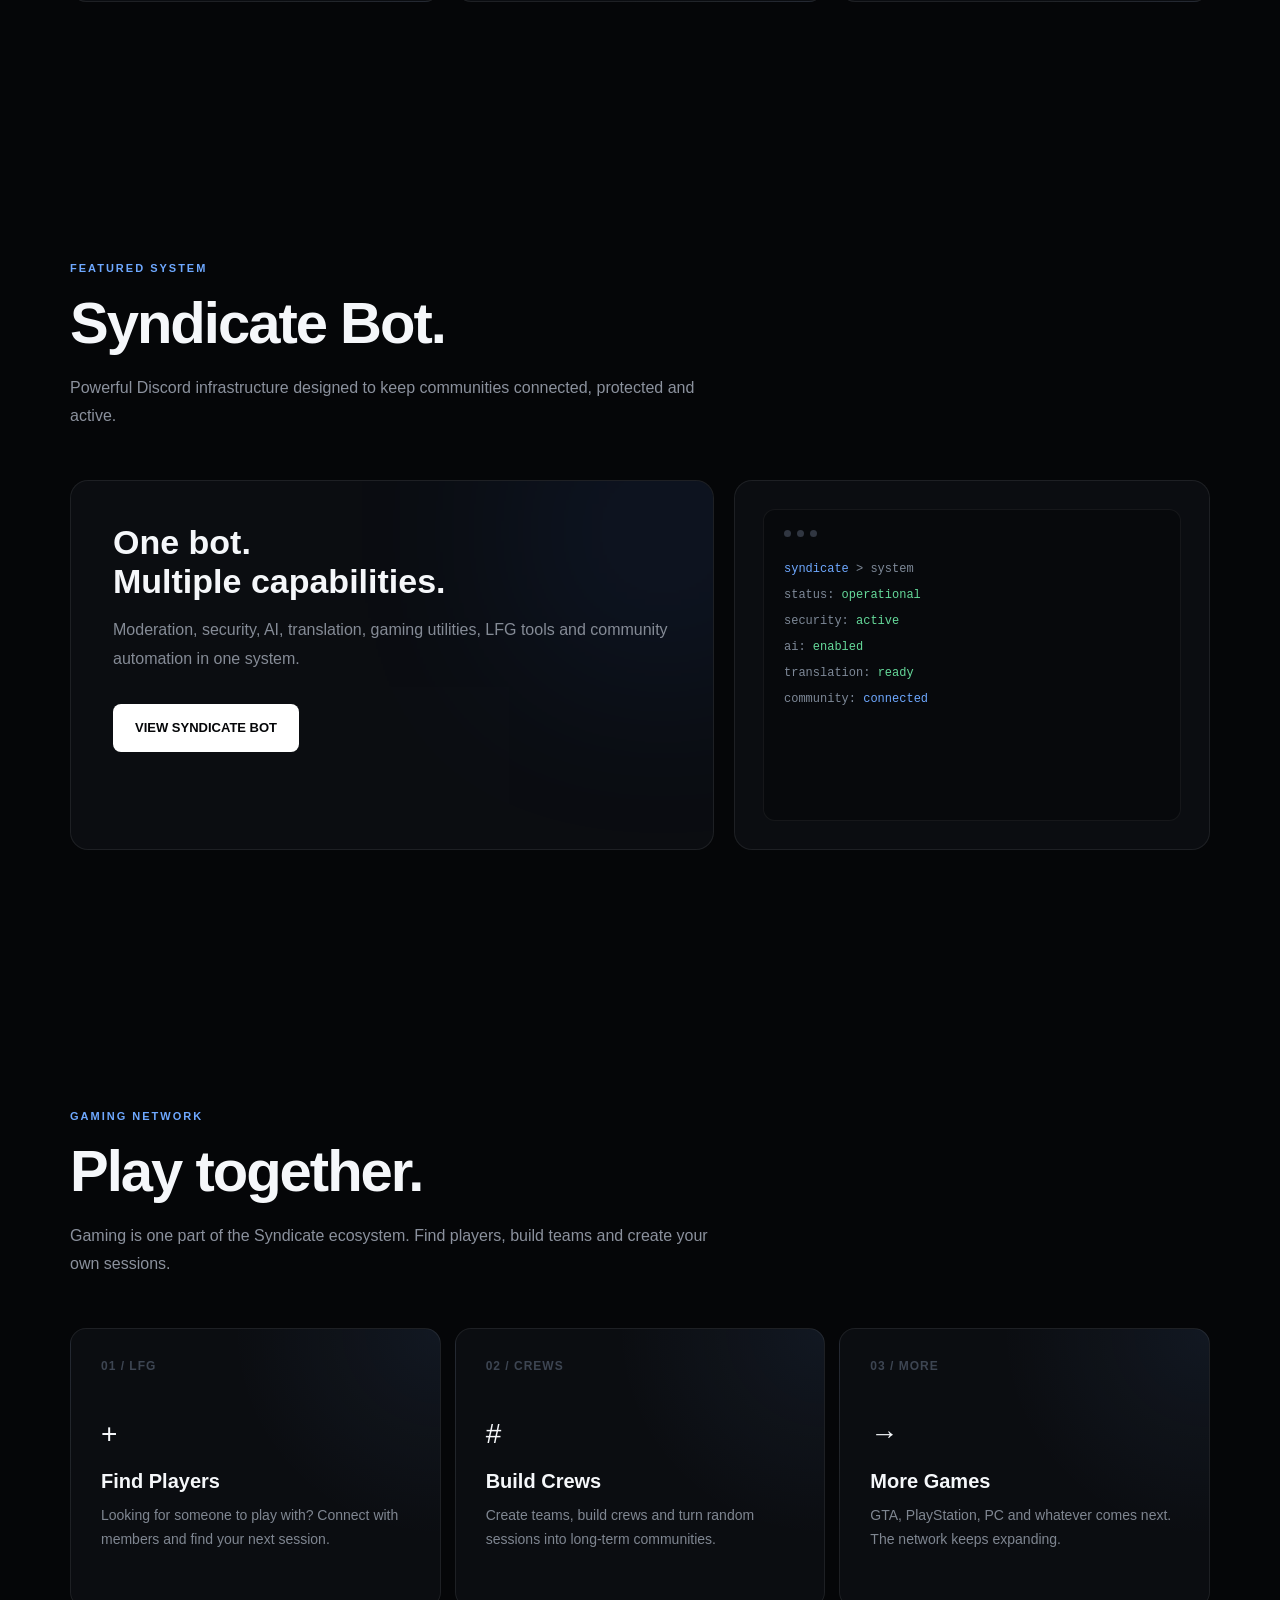
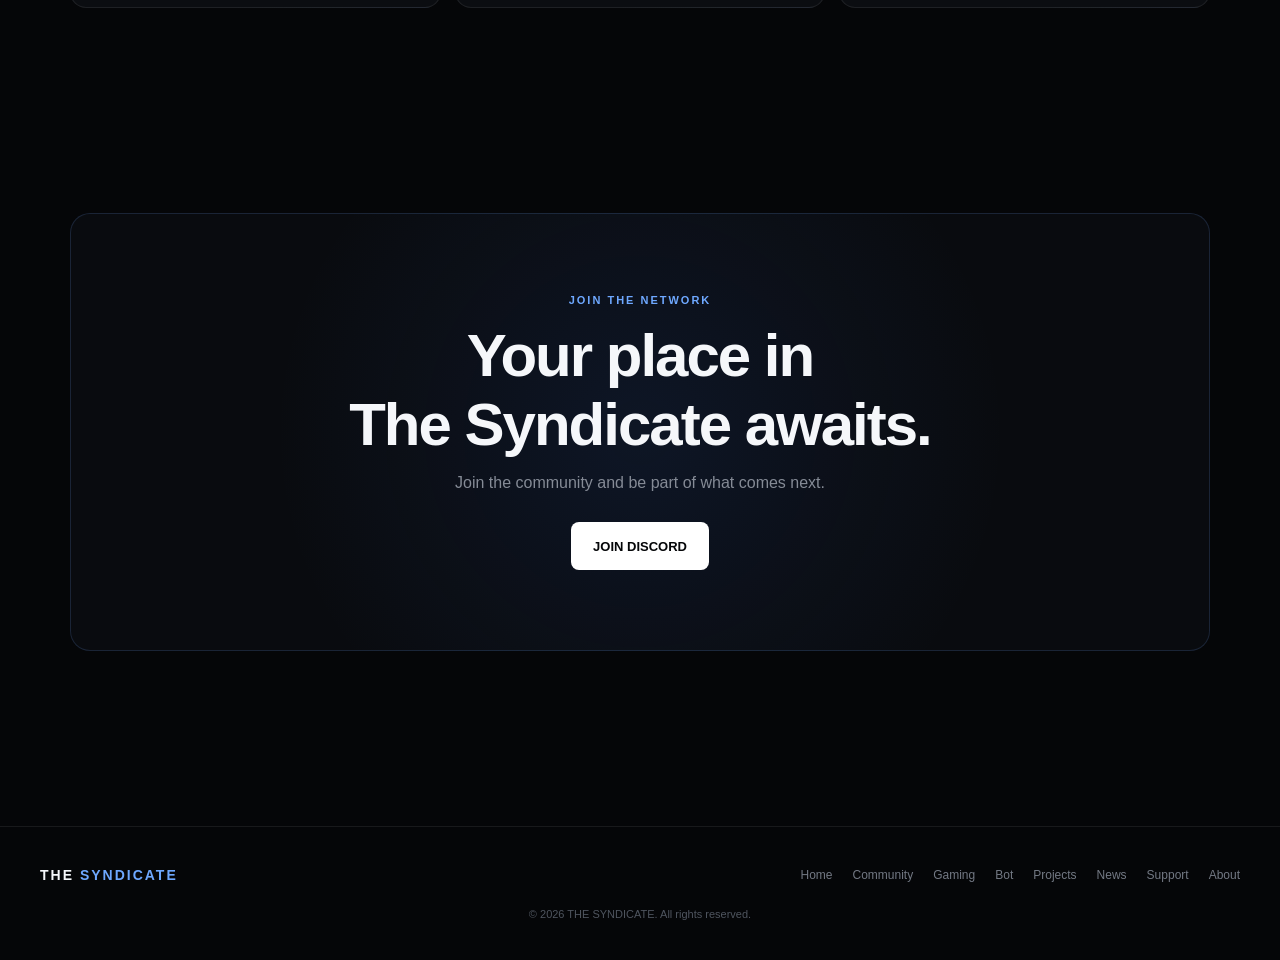
==== commit da0411ff: "Update index.html" ====
--- a/index.html
+++ b/index.html
@@ -4,336 +4,578 @@
     <meta charset="UTF-8">
     <meta name="viewport" content="width=device-width, initial-scale=1.0">
 
-    <title>THE SYNDICATE</title>
+    <title>THE SYNDICATE | Gaming • Technology • Community</title>
+
+    <meta
+        name="description"
+        content="THE SYNDICATE — Gaming, technology, community and digital projects."
+    >
 
     <style>
+
         * {
             margin: 0;
             padding: 0;
             box-sizing: border-box;
         }
 
+        :root {
+            --bg: #050608;
+            --panel: #0b0d11;
+            --panel-2: #0f1218;
+            --border: rgba(255,255,255,0.08);
+            --text: #f5f7fa;
+            --muted: #8b919d;
+            --blue: #6ea8ff;
+            --blue-bright: #8abaff;
+        }
+
         html {
             scroll-behavior: smooth;
         }
 
         body {
-            background: #08090b;
-            color: #ffffff;
+            background: var(--bg);
+            color: var(--text);
             font-family: Arial, Helvetica, sans-serif;
-            min-height: 100vh;
-        }
-
-        /* NAV */
+            overflow-x: hidden;
+        }
+
+        a {
+            color: inherit;
+            text-decoration: none;
+        }
+
+
+        /* BACKGROUND */
+
+        body::before {
+            content: "";
+            position: fixed;
+            inset: 0;
+            pointer-events: none;
+            opacity: 0.28;
+            background-image:
+                linear-gradient(rgba(255,255,255,0.025) 1px, transparent 1px),
+                linear-gradient(90deg, rgba(255,255,255,0.025) 1px, transparent 1px);
+            background-size: 70px 70px;
+            mask-image: linear-gradient(to bottom, black, transparent 80%);
+            z-index: -3;
+        }
+
+        .glow {
+            position: fixed;
+            width: 650px;
+            height: 650px;
+            border-radius: 50%;
+            background: #2463d8;
+            opacity: 0.075;
+            filter: blur(150px);
+            top: -280px;
+            left: 50%;
+            transform: translateX(-50%);
+            pointer-events: none;
+            z-index: -2;
+        }
+
+
+        /* NAVIGATION */
 
         nav {
-            height: 75px;
+            position: fixed;
+            top: 0;
+            left: 0;
+            right: 0;
+            height: 78px;
             display: flex;
             align-items: center;
             justify-content: space-between;
-            padding: 0 7%;
-            border-bottom: 1px solid #1d1f23;
-            background: rgba(8, 9, 11, 0.96);
-            position: sticky;
-            top: 0;
+            padding: 0 6%;
+            background: rgba(5,6,8,0.72);
+            border-bottom: 1px solid rgba(255,255,255,0.06);
+            backdrop-filter: blur(18px);
+            -webkit-backdrop-filter: blur(18px);
             z-index: 1000;
         }
 
-        .logo {
-            font-size: 20px;
-            font-weight: 800;
-            letter-spacing: 2px;
-        }
-
-        .logo span {
-            color: #6ea8ff;
-        }
-
-        .nav-right {
+        .brand {
+            font-size: 18px;
+            font-weight: 900;
+            letter-spacing: 3px;
+        }
+
+        .brand span {
+            color: var(--blue);
+        }
+
+        .nav-links {
             display: flex;
             align-items: center;
-            gap: 18px;
-        }
-
-        .nav-right a {
-            color: #8c9098;
-            text-decoration: none;
-            font-size: 13px;
+            gap: 26px;
+        }
+
+        .nav-links a {
+            color: #858b96;
+            font-size: 12px;
+            font-weight: 700;
+            letter-spacing: 0.7px;
             transition: 0.2s;
         }
 
-        .nav-right a:hover {
-            color: #ffffff;
+        .nav-links a:hover {
+            color: #fff;
         }
 
         .nav-discord {
-            color: #ffffff !important;
-            border: 1px solid #30343b;
-            background: #111318;
-            padding: 9px 14px;
-            border-radius: 7px;
+            color: #fff !important;
+            padding: 10px 16px;
+            border: 1px solid rgba(110,168,255,0.35);
+            background: rgba(110,168,255,0.08);
+            border-radius: 8px;
         }
 
 
         /* HERO */
 
         .hero {
-            min-height: calc(100vh - 75px);
+            min-height: 100vh;
             display: flex;
             align-items: center;
             justify-content: center;
             text-align: center;
-            padding: 70px 20px;
+            padding: 150px 20px 100px;
+            position: relative;
+        }
+
+        .hero::after {
+            content: "";
+            position: absolute;
+            width: 1px;
+            height: 120px;
+            bottom: 0;
+            left: 50%;
+            background: linear-gradient(
+                to bottom,
+                rgba(110,168,255,0.6),
+                transparent
+            );
+        }
+
+        .hero-content {
+            max-width: 1050px;
+        }
+
+        .eyebrow {
+            display: inline-flex;
+            align-items: center;
+            gap: 9px;
+            padding: 9px 15px;
+            border: 1px solid rgba(255,255,255,0.09);
+            background: rgba(255,255,255,0.035);
+            border-radius: 100px;
+            color: #9aa4b4;
+            font-size: 11px;
+            font-weight: 800;
+            letter-spacing: 1.5px;
+            margin-bottom: 30px;
+            backdrop-filter: blur(10px);
+        }
+
+        .dot {
+            width: 6px;
+            height: 6px;
+            background: #65e59a;
+            border-radius: 50%;
+            box-shadow: 0 0 12px #65e59a;
+        }
+
+        .hero h1 {
+            font-size: clamp(65px, 13vw, 155px);
+            line-height: 0.82;
+            letter-spacing: -8px;
+            font-weight: 950;
+            margin-bottom: 35px;
+        }
+
+        .hero h1 .outline {
+            color: transparent;
+            -webkit-text-stroke: 1px rgba(255,255,255,0.32);
+        }
+
+        .hero-description {
+            max-width: 650px;
+            margin: 0 auto;
+            color: #9298a3;
+            font-size: 17px;
+            line-height: 1.8;
+        }
+
+        .hero-buttons {
+            display: flex;
+            justify-content: center;
+            flex-wrap: wrap;
+            gap: 12px;
+            margin-top: 35px;
+        }
+
+        .btn {
+            display: inline-flex;
+            align-items: center;
+            justify-content: center;
+            min-height: 48px;
+            padding: 0 22px;
+            border-radius: 8px;
+            font-size: 13px;
+            font-weight: 800;
+            transition: 0.25s;
+        }
+
+        .btn-primary {
+            background: #fff;
+            color: #050608;
+        }
+
+        .btn-primary:hover {
+            transform: translateY(-3px);
+            box-shadow: 0 12px 35px rgba(255,255,255,0.12);
+        }
+
+        .btn-secondary {
+            border: 1px solid rgba(255,255,255,0.1);
+            background: rgba(255,255,255,0.035);
+            color: #fff;
+        }
+
+        .btn-secondary:hover {
+            transform: translateY(-3px);
+            border-color: rgba(110,168,255,0.5);
+            background: rgba(110,168,255,0.08);
+        }
+
+
+        /* STATS */
+
+        .stats {
+            max-width: 1100px;
+            margin: -35px auto 0;
+            padding: 0 20px;
+            position: relative;
+            z-index: 5;
+        }
+
+        .stats-inner {
+            display: grid;
+            grid-template-columns: repeat(3, 1fr);
+            border: 1px solid var(--border);
+            background: rgba(12,14,18,0.82);
+            backdrop-filter: blur(18px);
+            border-radius: 16px;
+            overflow: hidden;
+        }
+
+        .stat {
+            padding: 27px;
+            text-align: center;
+            border-right: 1px solid var(--border);
+        }
+
+        .stat:last-child {
+            border-right: 0;
+        }
+
+        .stat strong {
+            display: block;
+            font-size: 24px;
+            margin-bottom: 7px;
+        }
+
+        .stat span {
+            color: #747b87;
+            font-size: 11px;
+            letter-spacing: 1px;
+            text-transform: uppercase;
+        }
+
+
+        /* GENERAL */
+
+        .section {
+            max-width: 1200px;
+            margin: auto;
+            padding: 130px 30px;
+        }
+
+        .section-label {
+            color: var(--blue);
+            font-size: 11px;
+            font-weight: 900;
+            letter-spacing: 2px;
+            margin-bottom: 15px;
+        }
+
+        .section-title {
+            font-size: clamp(35px, 5vw, 58px);
+            letter-spacing: -2px;
+            margin-bottom: 18px;
+        }
+
+        .section-description {
+            max-width: 650px;
+            color: var(--muted);
+            line-height: 1.75;
+        }
+
+
+        /* FEATURE GRID */
+
+        .feature-grid {
+            display: grid;
+            grid-template-columns: repeat(3, 1fr);
+            gap: 14px;
+            margin-top: 50px;
+        }
+
+        .feature-card {
+            min-height: 280px;
+            padding: 30px;
+            border: 1px solid var(--border);
+            border-radius: 16px;
+            background:
+                radial-gradient(
+                    circle at top right,
+                    rgba(110,168,255,0.07),
+                    transparent 45%
+                ),
+                var(--panel);
+            transition: 0.3s;
             position: relative;
             overflow: hidden;
         }
 
-        .hero::before {
+        .feature-card:hover {
+            transform: translateY(-6px);
+            border-color: rgba(110,168,255,0.25);
+        }
+
+        .feature-number {
+            color: #3d4552;
+            font-size: 12px;
+            font-weight: 900;
+            letter-spacing: 1px;
+        }
+
+        .feature-icon {
+            font-size: 28px;
+            margin: 45px 0 20px;
+        }
+
+        .feature-card h3 {
+            font-size: 20px;
+            margin-bottom: 11px;
+        }
+
+        .feature-card p {
+            color: #7f8691;
+            line-height: 1.7;
+            font-size: 14px;
+        }
+
+
+        /* BOT SHOWCASE */
+
+        .showcase {
+            display: grid;
+            grid-template-columns: 1.15fr 0.85fr;
+            gap: 20px;
+            margin-top: 50px;
+        }
+
+        .showcase-main,
+        .showcase-side {
+            border: 1px solid var(--border);
+            background: var(--panel);
+            border-radius: 18px;
+        }
+
+        .showcase-main {
+            padding: 42px;
+            min-height: 370px;
+            position: relative;
+            overflow: hidden;
+        }
+
+        .showcase-main::before {
             content: "";
             position: absolute;
-            width: 500px;
-            height: 500px;
-            background: #1d4ed8;
-            opacity: 0.06;
-            filter: blur(130px);
+            width: 300px;
+            height: 300px;
+            background: #3578ff;
+            opacity: 0.08;
+            filter: blur(100px);
+            right: -100px;
+            top: -100px;
+        }
+
+        .showcase-main h3 {
+            font-size: 34px;
+            margin-bottom: 15px;
+            position: relative;
+        }
+
+        .showcase-main p {
+            max-width: 570px;
+            color: #858b96;
+            line-height: 1.8;
+            position: relative;
+        }
+
+        .showcase-main .btn {
+            margin-top: 30px;
+            position: relative;
+        }
+
+        .showcase-side {
+            padding: 28px;
+        }
+
+        .terminal {
+            height: 100%;
+            border: 1px solid rgba(255,255,255,0.06);
+            background: #07090c;
+            border-radius: 12px;
+            padding: 20px;
+            font-family: monospace;
+            font-size: 12px;
+            color: #7e8998;
+        }
+
+        .terminal-top {
+            display: flex;
+            gap: 6px;
+            margin-bottom: 25px;
+        }
+
+        .terminal-top i {
+            width: 7px;
+            height: 7px;
             border-radius: 50%;
-            top: 15%;
-            left: 50%;
-            transform: translateX(-50%);
-            pointer-events: none;
-        }
-
-        .hero-content {
-            max-width: 850px;
-            position: relative;
-            z-index: 1;
-        }
-
-        .tag {
-            display: inline-block;
-            border: 1px solid #292d34;
-            background: #111318;
-            color: #8eaee8;
-            padding: 8px 14px;
-            border-radius: 50px;
-            font-size: 12px;
-            letter-spacing: 1px;
-            margin-bottom: 25px;
-        }
-
-        h1 {
-            font-size: clamp(55px, 12vw, 105px);
-            line-height: 0.92;
-            letter-spacing: -5px;
-            margin-bottom: 28px;
-        }
-
-        .subtitle {
-            color: #a5a8ae;
-            font-size: 18px;
-            line-height: 1.7;
-            max-width: 680px;
-            margin: 0 auto 35px;
-        }
-
-
-        /* BUTTONS */
-
-        .buttons {
-            display: flex;
-            justify-content: center;
-            gap: 12px;
-            flex-wrap: wrap;
-        }
-
-        .btn {
-            display: inline-block;
-            padding: 14px 23px;
-            border-radius: 8px;
-            text-decoration: none;
-            font-weight: 700;
-            font-size: 14px;
-            transition: 0.2s;
-        }
-
-        .btn:hover {
-            transform: translateY(-2px);
-        }
-
-        .primary {
-            background: #ffffff;
-            color: #08090b;
-        }
-
-        .secondary {
-            background: #111318;
-            border: 1px solid #30343b;
-            color: #ffffff;
-        }
-
-        .secondary:hover {
-            border-color: #59606b;
-        }
-
-
-        /* SECTION */
-
-        .section {
-            padding: 90px 7%;
-            border-top: 1px solid #181a1e;
-        }
-
-        .section h2 {
-            font-size: 34px;
-            margin-bottom: 12px;
-        }
-
-        .section-intro {
-            color: #858990;
-            margin-bottom: 35px;
-            line-height: 1.6;
-        }
-
-
-        /* CARDS */
-
-        .cards {
-            display: grid;
-            grid-template-columns: repeat(3, 1fr);
-            gap: 18px;
-        }
-
-        .card {
-            background: #101216;
-            border: 1px solid #202329;
-            border-radius: 14px;
-            padding: 28px;
-            transition: 0.25s;
-        }
-
-        .card:hover {
-            transform: translateY(-4px);
-            border-color: #343942;
-        }
-
-        .card-icon {
-            font-size: 28px;
-            margin-bottom: 18px;
-        }
-
-        .card h3 {
-            margin-bottom: 10px;
-            font-size: 19px;
-        }
-
-        .card p {
-            color: #888c94;
-            line-height: 1.6;
-            font-size: 14px;
-        }
-
-
-        /* FEATURE */
-
-        .feature {
-            margin-top: 22px;
-            background: #0e1013;
-            border: 1px solid #202329;
-            border-radius: 14px;
-            padding: 30px;
+            background: #303641;
+        }
+
+        .terminal-line {
+            margin: 12px 0;
+        }
+
+        .terminal-blue {
+            color: var(--blue);
+        }
+
+        .terminal-green {
+            color: #65d99a;
+        }
+
+
+        /* CTA */
+
+        .cta {
+            max-width: 1200px;
+            margin: 0 auto 100px;
+            padding: 75px 30px;
+        }
+
+        .cta-box {
+            border: 1px solid rgba(110,168,255,0.16);
+            border-radius: 20px;
+            padding: 80px 30px;
+            text-align: center;
+            background:
+                radial-gradient(
+                    circle at center,
+                    rgba(55,110,220,0.11),
+                    transparent 60%
+                ),
+                #090b0f;
+        }
+
+        .cta-box h2 {
+            font-size: clamp(35px, 5vw, 60px);
+            letter-spacing: -2px;
+            margin-bottom: 15px;
+        }
+
+        .cta-box p {
+            color: #858b96;
+            margin-bottom: 30px;
+        }
+
+
+        /* FOOTER */
+
+        footer {
+            border-top: 1px solid var(--border);
+            padding: 40px 30px;
+        }
+
+        .footer-inner {
+            max-width: 1200px;
+            margin: auto;
             display: flex;
             align-items: center;
             justify-content: space-between;
             gap: 30px;
         }
 
-        .feature h3 {
-            font-size: 21px;
-            margin-bottom: 10px;
-        }
-
-        .feature p {
-            color: #888c94;
-            line-height: 1.6;
+        .footer-brand {
+            font-weight: 900;
+            letter-spacing: 2px;
             font-size: 14px;
-            max-width: 650px;
-        }
-
-        .feature-link {
-            color: #6ea8ff;
-            text-decoration: none;
-            font-weight: 700;
-            white-space: nowrap;
-        }
-
-
-        /* CTA */
-
-        .cta {
-            text-align: center;
-            padding: 100px 20px;
-            border-top: 1px solid #181a1e;
-        }
-
-        .cta h2 {
-            font-size: 38px;
-            margin-bottom: 15px;
-        }
-
-        .cta p {
-            color: #858990;
-            margin-bottom: 28px;
-        }
-
-
-        /* FOOTER */
-
-        footer {
-            padding: 30px 20px;
-            text-align: center;
-            border-top: 1px solid #181a1e;
-            color: #666a72;
-            font-size: 13px;
+        }
+
+        .footer-brand span {
+            color: var(--blue);
         }
 
         .footer-links {
             display: flex;
-            justify-content: center;
             flex-wrap: wrap;
-            gap: 18px;
-            margin-bottom: 18px;
+            gap: 20px;
         }
 
         .footer-links a {
-            color: #70747c;
-            text-decoration: none;
-            transition: 0.2s;
+            color: #737984;
+            font-size: 12px;
         }
 
         .footer-links a:hover {
-            color: #ffffff;
+            color: #fff;
+        }
+
+        .copyright {
+            color: #4f555f;
+            font-size: 11px;
+            margin-top: 25px;
+            text-align: center;
         }
 
 
         /* MOBILE */
 
-        @media (max-width: 800px) {
-
-            nav {
-                padding: 0 20px;
-            }
-
-            .nav-right a:not(.nav-discord) {
+        @media (max-width: 850px) {
+
+            .nav-links a:not(.nav-discord) {
                 display: none;
             }
 
-            .cards {
+            .feature-grid {
                 grid-template-columns: 1fr;
             }
 
-            .feature {
-                flex-direction: column;
-                align-items: flex-start;
+            .showcase {
+                grid-template-columns: 1fr;
+            }
+
+            .hero h1 {
+                letter-spacing: -5px;
             }
         }
 
@@ -341,64 +583,111 @@
 
             nav {
                 height: 70px;
-            }
-
-            .logo {
-                font-size: 17px;
+                padding: 0 20px;
+            }
+
+            .brand {
+                font-size: 15px;
+                letter-spacing: 2px;
             }
 
             .hero {
-                min-height: calc(100vh - 70px);
+                padding-top: 130px;
+            }
+
+            .hero h1 {
+                font-size: clamp(55px, 17vw, 90px);
+                letter-spacing: -4px;
+            }
+
+            .hero-description {
+                font-size: 15px;
+            }
+
+            .stats {
+                margin-top: -20px;
+            }
+
+            .stats-inner {
+                grid-template-columns: 1fr;
+            }
+
+            .stat {
+                border-right: 0;
+                border-bottom: 1px solid var(--border);
+            }
+
+            .stat:last-child {
+                border-bottom: 0;
+            }
+
+            .section {
+                padding: 90px 20px;
+            }
+
+            .showcase-main {
+                padding: 30px;
+            }
+
+            .showcase-main h3 {
+                font-size: 28px;
+            }
+
+            .cta {
+                margin-bottom: 50px;
+                padding: 20px;
+            }
+
+            .cta-box {
                 padding: 60px 20px;
             }
 
-            h1 {
-                font-size: clamp(50px, 15vw, 80px);
-                letter-spacing: -3px;
-            }
-
-            .subtitle {
-                font-size: 16px;
-            }
-
-            .section {
-                padding: 70px 20px;
-            }
-
-            .section h2 {
-                font-size: 30px;
-            }
-
-            .cta h2 {
-                font-size: 30px;
-            }
-        }
+            .footer-inner {
+                flex-direction: column;
+                text-align: center;
+            }
+
+            .footer-links {
+                justify-content: center;
+            }
+        }
+
     </style>
 </head>
 
 <body>
 
+    <div class="glow"></div>
+
 
     <!-- NAVIGATION -->
 
     <nav>
 
-        <div class="logo">
+        <a class="brand" href="index.html">
             THE <span>SYNDICATE</span>
-        </div>
-
-        <div class="nav-right">
+        </a>
+
+        <div class="nav-links">
 
             <a href="community.html">
-                Community
+                COMMUNITY
             </a>
 
             <a href="gaming.html">
-                Gaming
+                GAMING
             </a>
 
             <a href="projects.html">
-                Projects
+                PROJECTS
+            </a>
+
+            <a href="news.html">
+                NEWS
+            </a>
+
+            <a href="support.html">
+                SUPPORT
             </a>
 
             <a
@@ -407,7 +696,7 @@
                 target="_blank"
                 rel="noopener noreferrer"
             >
-                Discord
+                DISCORD
             </a>
 
         </div>
@@ -417,280 +706,460 @@
 
     <!-- HERO -->
 
-    <section class="hero">
-
-        <div class="hero-content">
-
-            <div class="tag">
-                GAMING • TECHNOLOGY • COMMUNITY
+    <main>
+
+        <section class="hero">
+
+            <div class="hero-content">
+
+                <div class="eyebrow">
+                    <span class="dot"></span>
+                    SYSTEM ONLINE • SYNDICATE NETWORK
+                </div>
+
+                <h1>
+                    THE<br>
+                    <span class="outline">SYNDICATE</span>
+                </h1>
+
+                <p class="hero-description">
+                    A next-generation community built around gaming,
+                    technology, creativity and digital projects.
+                    One network. Multiple worlds.
+                </p>
+
+                <div class="hero-buttons">
+
+                    <a
+                        class="btn btn-primary"
+                        href="https://discord.gg/syndicateps"
+                        target="_blank"
+                        rel="noopener noreferrer"
+                    >
+                        ENTER THE SYNDICATE
+                    </a>
+
+                    <a
+                        class="btn btn-secondary"
+                        href="bot.html"
+                    >
+                        EXPLORE SYNDICATE BOT
+                    </a>
+
+                </div>
+
             </div>
 
-            <h1>
-                THE<br>SYNDICATE
-            </h1>
-
-            <p class="subtitle">
-                More than a community.
-                A place for gaming, technology, projects,
-                creativity and people building something together.
+        </section>
+
+
+        <!-- STATS -->
+
+        <section class="stats">
+
+            <div class="stats-inner">
+
+                <div class="stat">
+                    <strong>01</strong>
+                    <span>Community</span>
+                </div>
+
+                <div class="stat">
+                    <strong>∞</strong>
+                    <span>Possibilities</span>
+                </div>
+
+                <div class="stat">
+                    <strong>24/7</strong>
+                    <span>Digital Network</span>
+                </div>
+
+            </div>
+
+        </section>
+
+
+        <!-- CORE -->
+
+        <section class="section">
+
+            <div class="section-label">
+                THE NETWORK
+            </div>
+
+            <h2 class="section-title">
+                Built for the next level.
+            </h2>
+
+            <p class="section-description">
+                The Syndicate brings gaming, technology and community
+                together in one evolving digital space.
             </p>
 
 
-            <div class="buttons">
+            <div class="feature-grid">
+
+
+                <div class="feature-card">
+
+                    <div class="feature-number">
+                        01 / COMMUNITY
+                    </div>
+
+                    <div class="feature-icon">
+                        ◈
+                    </div>
+
+                    <h3>
+                        Community
+                    </h3>
+
+                    <p>
+                        Meet people, discover communities,
+                        share ideas and build connections
+                        beyond the game.
+                    </p>
+
+                </div>
+
+
+                <div class="feature-card">
+
+                    <div class="feature-number">
+                        02 / GAMING
+                    </div>
+
+                    <div class="feature-icon">
+                        ◉
+                    </div>
+
+                    <h3>
+                        Gaming
+                    </h3>
+
+                    <p>
+                        Find players, create crews,
+                        join sessions and discover
+                        new multiplayer experiences.
+                    </p>
+
+                </div>
+
+
+                <div class="feature-card">
+
+                    <div class="feature-number">
+                        03 / TECHNOLOGY
+                    </div>
+
+                    <div class="feature-icon">
+                        ⬡
+                    </div>
+
+                    <h3>
+                        Technology
+                    </h3>
+
+                    <p>
+                        Bots, applications, tools and
+                        experimental projects built
+                        under The Syndicate.
+                    </p>
+
+                </div>
+
+
+            </div>
+
+        </section>
+
+
+        <!-- BOT -->
+
+        <section class="section">
+
+            <div class="section-label">
+                FEATURED SYSTEM
+            </div>
+
+            <h2 class="section-title">
+                Syndicate Bot.
+            </h2>
+
+            <p class="section-description">
+                Powerful Discord infrastructure designed
+                to keep communities connected, protected
+                and active.
+            </p>
+
+
+            <div class="showcase">
+
+                <div class="showcase-main">
+
+                    <h3>
+                        One bot.<br>
+                        Multiple capabilities.
+                    </h3>
+
+                    <p>
+                        Moderation, security, AI, translation,
+                        gaming utilities, LFG tools and
+                        community automation in one system.
+                    </p>
+
+                    <a
+                        class="btn btn-primary"
+                        href="bot.html"
+                    >
+                        VIEW SYNDICATE BOT
+                    </a>
+
+                </div>
+
+
+                <div class="showcase-side">
+
+                    <div class="terminal">
+
+                        <div class="terminal-top">
+                            <i></i>
+                            <i></i>
+                            <i></i>
+                        </div>
+
+                        <div class="terminal-line">
+                            <span class="terminal-blue">
+                                syndicate
+                            </span>
+                            > system
+                        </div>
+
+                        <div class="terminal-line">
+                            status:
+                            <span class="terminal-green">
+                                operational
+                            </span>
+                        </div>
+
+                        <div class="terminal-line">
+                            security:
+                            <span class="terminal-green">
+                                active
+                            </span>
+                        </div>
+
+                        <div class="terminal-line">
+                            ai:
+                            <span class="terminal-green">
+                                enabled
+                            </span>
+                        </div>
+
+                        <div class="terminal-line">
+                            translation:
+                            <span class="terminal-green">
+                                ready
+                            </span>
+                        </div>
+
+                        <div class="terminal-line">
+                            community:
+                            <span class="terminal-blue">
+                                connected
+                            </span>
+                        </div>
+
+                    </div>
+
+                </div>
+
+            </div>
+
+        </section>
+
+
+        <!-- GAMING -->
+
+        <section class="section">
+
+            <div class="section-label">
+                GAMING NETWORK
+            </div>
+
+            <h2 class="section-title">
+                Play together.
+            </h2>
+
+            <p class="section-description">
+                Gaming is one part of the Syndicate ecosystem.
+                Find players, build teams and create your own sessions.
+            </p>
+
+
+            <div class="feature-grid">
+
+
+                <div class="feature-card">
+
+                    <div class="feature-number">
+                        01 / LFG
+                    </div>
+
+                    <div class="feature-icon">
+                        +
+                    </div>
+
+                    <h3>
+                        Find Players
+                    </h3>
+
+                    <p>
+                        Looking for someone to play with?
+                        Connect with members and find
+                        your next session.
+                    </p>
+
+                </div>
+
+
+                <div class="feature-card">
+
+                    <div class="feature-number">
+                        02 / CREWS
+                    </div>
+
+                    <div class="feature-icon">
+                        #
+                    </div>
+
+                    <h3>
+                        Build Crews
+                    </h3>
+
+                    <p>
+                        Create teams, build crews and
+                        turn random sessions into
+                        long-term communities.
+                    </p>
+
+                </div>
+
+
+                <div class="feature-card">
+
+                    <div class="feature-number">
+                        03 / MORE
+                    </div>
+
+                    <div class="feature-icon">
+                        →
+                    </div>
+
+                    <h3>
+                        More Games
+                    </h3>
+
+                    <p>
+                        GTA, PlayStation, PC and
+                        whatever comes next.
+                        The network keeps expanding.
+                    </p>
+
+                </div>
+
+
+            </div>
+
+        </section>
+
+
+        <!-- CTA -->
+
+        <section class="cta">
+
+            <div class="cta-box">
+
+                <div class="section-label">
+                    JOIN THE NETWORK
+                </div>
+
+                <h2>
+                    Your place in<br>
+                    The Syndicate awaits.
+                </h2>
+
+                <p>
+                    Join the community and be part of what comes next.
+                </p>
 
                 <a
-                    class="btn primary"
+                    class="btn btn-primary"
                     href="https://discord.gg/syndicateps"
                     target="_blank"
                     rel="noopener noreferrer"
                 >
-                    JOIN THE SYNDICATE
+                    JOIN DISCORD
                 </a>
 
-
-                <a
-                    class="btn secondary"
-                    href="#about"
-                >
-                    EXPLORE
+            </div>
+
+        </section>
+
+    </main>
+
+
+    <!-- FOOTER -->
+
+    <footer>
+
+        <div class="footer-inner">
+
+            <div class="footer-brand">
+                THE <span>SYNDICATE</span>
+            </div>
+
+            <div class="footer-links">
+
+                <a href="index.html">
+                    Home
                 </a>
 
-
-                <a
-                    class="btn secondary"
-                    href="bot.html"
-                >
-                    SYNDICATE BOT
+                <a href="community.html">
+                    Community
                 </a>
 
+                <a href="gaming.html">
+                    Gaming
+                </a>
+
+                <a href="bot.html">
+                    Bot
+                </a>
+
+                <a href="projects.html">
+                    Projects
+                </a>
+
+                <a href="news.html">
+                    News
+                </a>
+
+                <a href="support.html">
+                    Support
+                </a>
+
+                <a href="about.html">
+                    About
+                </a>
+
             </div>
 
         </div>
 
-    </section>
-
-
-    <!-- ABOUT -->
-
-    <section
-        class="section"
-        id="about"
-    >
-
-        <h2>
-            What is Syndicate?
-        </h2>
-
-        <p class="section-intro">
-            One platform. Multiple worlds.
-        </p>
-
-
-        <div class="cards">
-
-
-            <div class="card">
-
-                <div class="card-icon">
-                    🎮
-                </div>
-
-                <h3>
-                    Gaming
-                </h3>
-
-                <p>
-                    Find players, build crews, discover games
-                    and enjoy gaming with the community.
-                </p>
-
-            </div>
-
-
-            <div class="card">
-
-                <div class="card-icon">
-                    🤖
-                </div>
-
-                <h3>
-                    Syndicate Bot
-                </h3>
-
-                <p>
-                    Powerful Discord tools for moderation,
-                    AI, translation, security and community management.
-                </p>
-
-            </div>
-
-
-            <div class="card">
-
-                <div class="card-icon">
-                    ⚙️
-                </div>
-
-                <h3>
-                    Projects
-                </h3>
-
-                <p>
-                    Explore tools, applications and ideas
-                    being developed under The Syndicate.
-                </p>
-
-            </div>
-
-
+        <div class="copyright">
+            © 2026 THE SYNDICATE. All rights reserved.
         </div>
-
-    </section>
-
-
-    <!-- SYNDICATE BOT -->
-
-    <section class="section">
-
-        <h2>
-            Syndicate Bot
-        </h2>
-
-        <p class="section-intro">
-            Tools built to make your Discord community better.
-        </p>
-
-
-        <div class="feature">
-
-            <div>
-
-                <h3>
-                    🤖 The Syndicate Bot
-                </h3>
-
-                <p>
-                    Security, moderation, AI, translation,
-                    gaming utilities, LFG and more.
-                </p>
-
-            </div>
-
-
-            <a
-                class="feature-link"
-                href="bot.html"
-            >
-                Explore Bot →
-            </a>
-
-        </div>
-
-    </section>
-
-
-    <!-- GAMING -->
-
-    <section class="section">
-
-        <h2>
-            Gaming
-        </h2>
-
-        <p class="section-intro">
-            Find players, build crews and play together.
-        </p>
-
-
-        <div class="feature">
-
-            <div>
-
-                <h3>
-                    🎮 Syndicate Gaming
-                </h3>
-
-                <p>
-                    GTA Online, PlayStation, multiplayer games,
-                    LFG sessions and community gaming.
-                </p>
-
-            </div>
-
-
-            <a
-                class="feature-link"
-                href="gaming.html"
-            >
-                Explore Gaming →
-            </a>
-
-        </div>
-
-    </section>
-
-
-    <!-- CTA -->
-
-    <section class="cta">
-
-        <h2>
-            Become Part of The Syndicate.
-        </h2>
-
-        <p>
-            Gaming. Technology. Community. Projects.
-        </p>
-
-        <a
-            class="btn primary"
-            href="https://discord.gg/syndicateps"
-            target="_blank"
-            rel="noopener noreferrer"
-        >
-            JOIN DISCORD
-        </a>
-
-    </section>
-
-
-    <!-- FOOTER -->
-
-    <footer>
-
-        <div class="footer-links">
-
-            <a href="community.html">
-                Community
-            </a>
-
-            <a href="gaming.html">
-                Gaming
-            </a>
-
-            <a href="bot.html">
-                Bot
-            </a>
-
-            <a href="projects.html">
-                Projects
-            </a>
-
-            <a href="news.html">
-                News
-            </a>
-
-            <a href="support.html">
-                Support
-            </a>
-
-            <a href="about.html">
-                About
-            </a>
-
-        </div>
-
-        © 2026 THE SYNDICATE. All rights reserved.
 
     </footer>
 
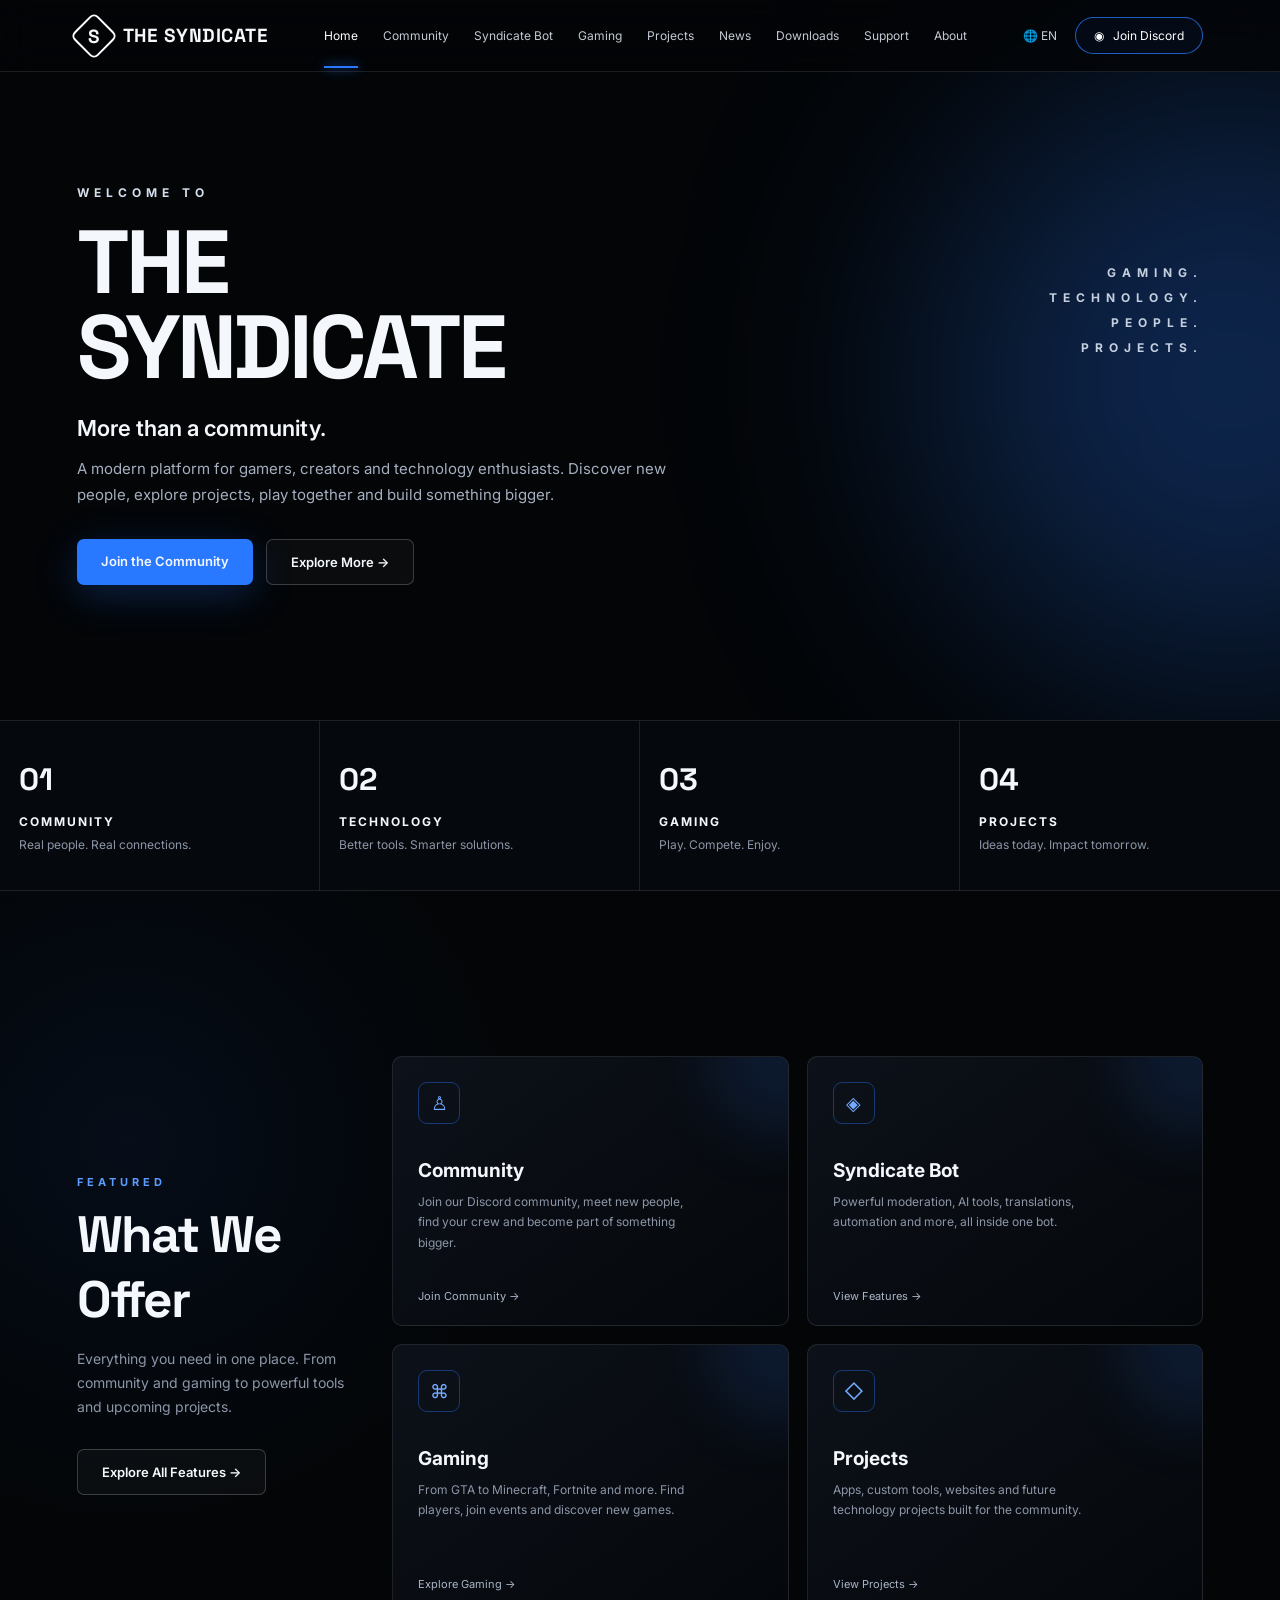
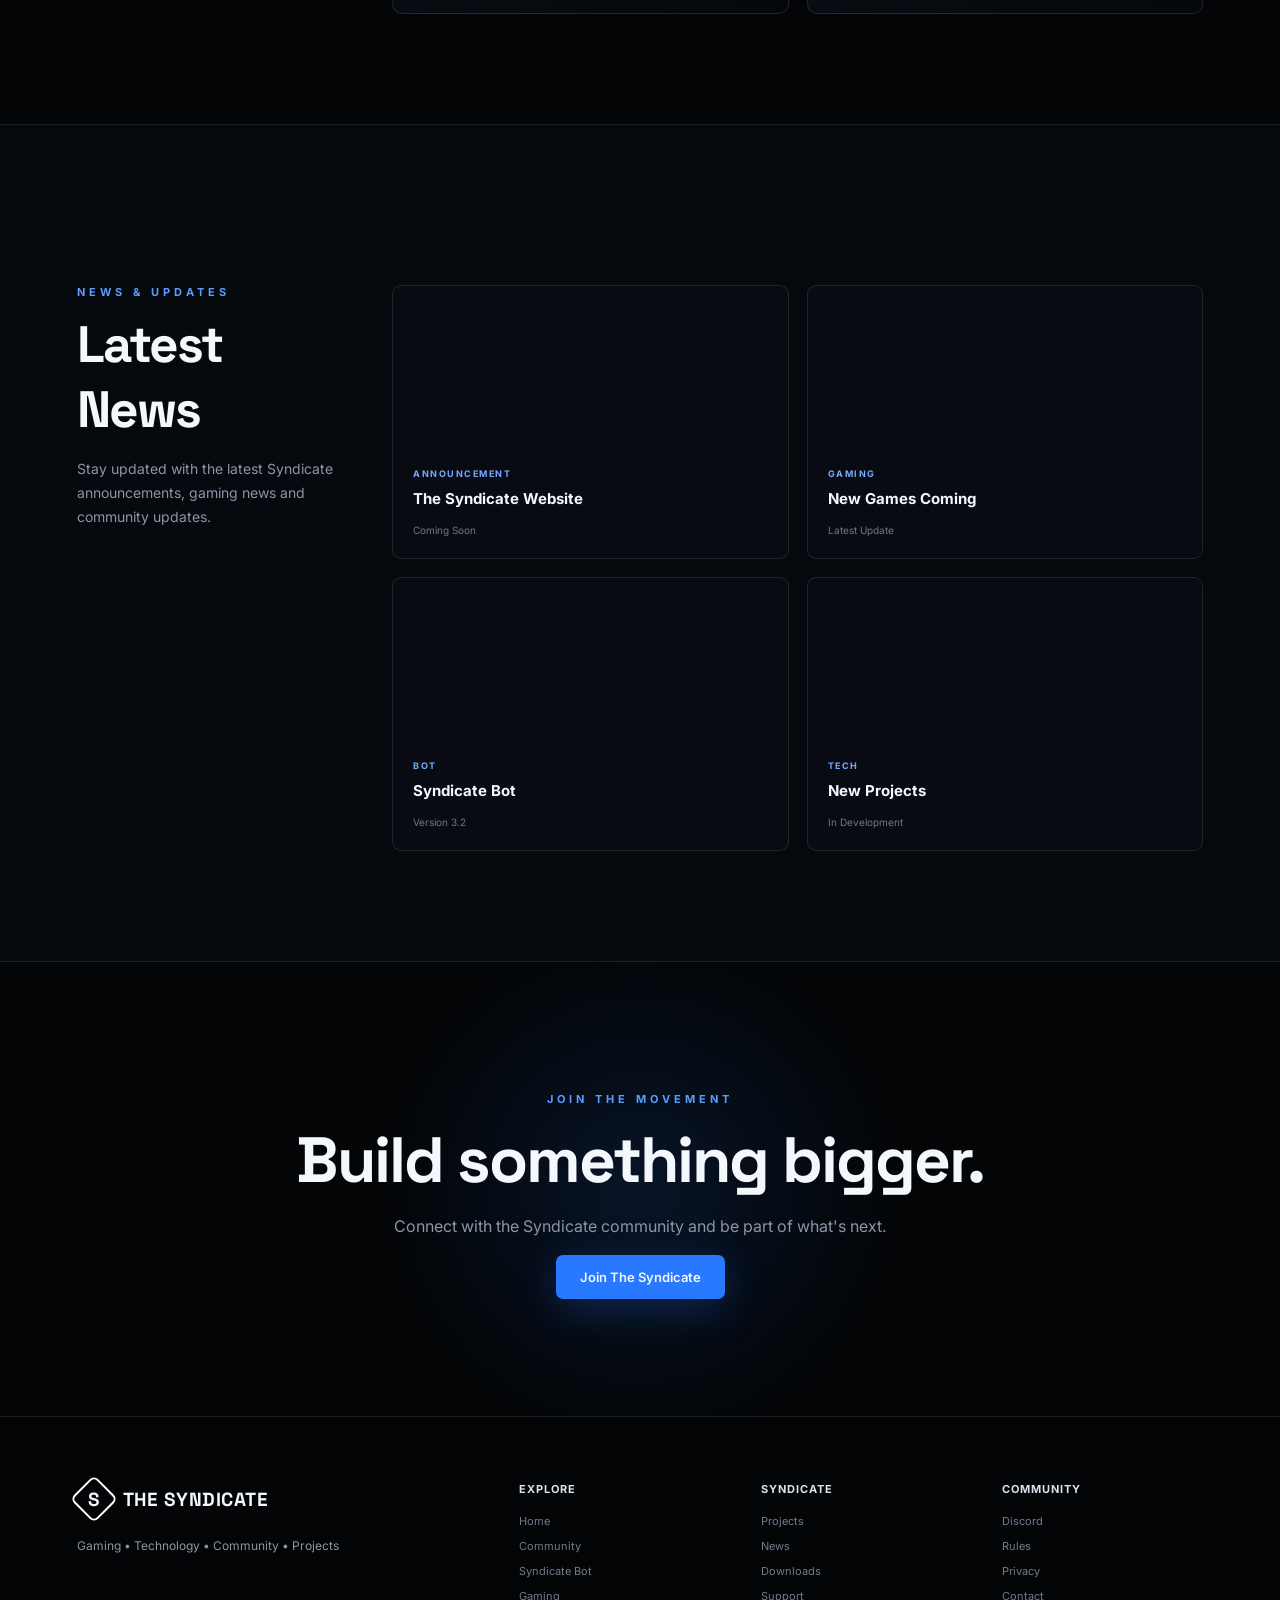
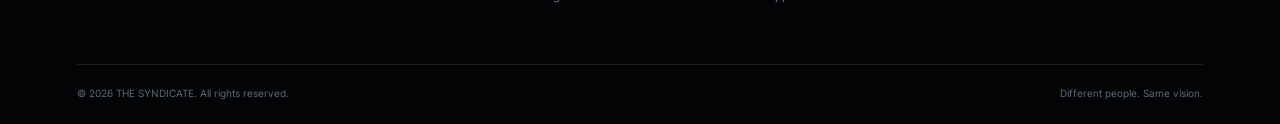
==== commit cacb88e0: "Update index.html" ====
--- a/index.html
+++ b/index.html
@@ -1,1167 +1,1131 @@
 <!DOCTYPE html>
 <html lang="en">
 <head>
-    <meta charset="UTF-8">
-    <meta name="viewport" content="width=device-width, initial-scale=1.0">
-
-    <title>THE SYNDICATE | Gaming • Technology • Community</title>
-
-    <meta
-        name="description"
-        content="THE SYNDICATE — Gaming, technology, community and digital projects."
-    >
-
-    <style>
-
-        * {
-            margin: 0;
-            padding: 0;
-            box-sizing: border-box;
-        }
-
-        :root {
-            --bg: #050608;
-            --panel: #0b0d11;
-            --panel-2: #0f1218;
-            --border: rgba(255,255,255,0.08);
-            --text: #f5f7fa;
-            --muted: #8b919d;
-            --blue: #6ea8ff;
-            --blue-bright: #8abaff;
-        }
-
-        html {
-            scroll-behavior: smooth;
-        }
-
-        body {
-            background: var(--bg);
-            color: var(--text);
-            font-family: Arial, Helvetica, sans-serif;
-            overflow-x: hidden;
-        }
-
-        a {
-            color: inherit;
-            text-decoration: none;
-        }
-
-
-        /* BACKGROUND */
-
-        body::before {
-            content: "";
-            position: fixed;
-            inset: 0;
-            pointer-events: none;
-            opacity: 0.28;
-            background-image:
-                linear-gradient(rgba(255,255,255,0.025) 1px, transparent 1px),
-                linear-gradient(90deg, rgba(255,255,255,0.025) 1px, transparent 1px);
-            background-size: 70px 70px;
-            mask-image: linear-gradient(to bottom, black, transparent 80%);
-            z-index: -3;
-        }
-
-        .glow {
-            position: fixed;
-            width: 650px;
-            height: 650px;
-            border-radius: 50%;
-            background: #2463d8;
-            opacity: 0.075;
-            filter: blur(150px);
-            top: -280px;
-            left: 50%;
-            transform: translateX(-50%);
-            pointer-events: none;
-            z-index: -2;
-        }
-
-
-        /* NAVIGATION */
-
-        nav {
-            position: fixed;
-            top: 0;
-            left: 0;
-            right: 0;
-            height: 78px;
-            display: flex;
-            align-items: center;
-            justify-content: space-between;
-            padding: 0 6%;
-            background: rgba(5,6,8,0.72);
-            border-bottom: 1px solid rgba(255,255,255,0.06);
-            backdrop-filter: blur(18px);
-            -webkit-backdrop-filter: blur(18px);
-            z-index: 1000;
-        }
-
-        .brand {
-            font-size: 18px;
-            font-weight: 900;
-            letter-spacing: 3px;
-        }
-
-        .brand span {
-            color: var(--blue);
-        }
-
-        .nav-links {
-            display: flex;
-            align-items: center;
-            gap: 26px;
-        }
-
-        .nav-links a {
-            color: #858b96;
-            font-size: 12px;
-            font-weight: 700;
-            letter-spacing: 0.7px;
-            transition: 0.2s;
-        }
-
-        .nav-links a:hover {
-            color: #fff;
-        }
-
-        .nav-discord {
-            color: #fff !important;
-            padding: 10px 16px;
-            border: 1px solid rgba(110,168,255,0.35);
-            background: rgba(110,168,255,0.08);
-            border-radius: 8px;
-        }
-
-
-        /* HERO */
-
-        .hero {
-            min-height: 100vh;
-            display: flex;
-            align-items: center;
-            justify-content: center;
-            text-align: center;
-            padding: 150px 20px 100px;
-            position: relative;
-        }
-
-        .hero::after {
-            content: "";
-            position: absolute;
-            width: 1px;
-            height: 120px;
-            bottom: 0;
-            left: 50%;
-            background: linear-gradient(
-                to bottom,
-                rgba(110,168,255,0.6),
-                transparent
-            );
-        }
-
-        .hero-content {
-            max-width: 1050px;
-        }
-
-        .eyebrow {
-            display: inline-flex;
-            align-items: center;
-            gap: 9px;
-            padding: 9px 15px;
-            border: 1px solid rgba(255,255,255,0.09);
-            background: rgba(255,255,255,0.035);
-            border-radius: 100px;
-            color: #9aa4b4;
-            font-size: 11px;
-            font-weight: 800;
-            letter-spacing: 1.5px;
-            margin-bottom: 30px;
-            backdrop-filter: blur(10px);
-        }
-
-        .dot {
-            width: 6px;
-            height: 6px;
-            background: #65e59a;
-            border-radius: 50%;
-            box-shadow: 0 0 12px #65e59a;
-        }
-
-        .hero h1 {
-            font-size: clamp(65px, 13vw, 155px);
-            line-height: 0.82;
-            letter-spacing: -8px;
-            font-weight: 950;
-            margin-bottom: 35px;
-        }
-
-        .hero h1 .outline {
-            color: transparent;
-            -webkit-text-stroke: 1px rgba(255,255,255,0.32);
-        }
-
-        .hero-description {
-            max-width: 650px;
-            margin: 0 auto;
-            color: #9298a3;
-            font-size: 17px;
-            line-height: 1.8;
-        }
-
-        .hero-buttons {
-            display: flex;
-            justify-content: center;
-            flex-wrap: wrap;
-            gap: 12px;
-            margin-top: 35px;
-        }
-
-        .btn {
-            display: inline-flex;
-            align-items: center;
-            justify-content: center;
-            min-height: 48px;
-            padding: 0 22px;
-            border-radius: 8px;
-            font-size: 13px;
-            font-weight: 800;
-            transition: 0.25s;
-        }
-
-        .btn-primary {
-            background: #fff;
-            color: #050608;
-        }
-
-        .btn-primary:hover {
-            transform: translateY(-3px);
-            box-shadow: 0 12px 35px rgba(255,255,255,0.12);
-        }
-
-        .btn-secondary {
-            border: 1px solid rgba(255,255,255,0.1);
-            background: rgba(255,255,255,0.035);
-            color: #fff;
-        }
-
-        .btn-secondary:hover {
-            transform: translateY(-3px);
-            border-color: rgba(110,168,255,0.5);
-            background: rgba(110,168,255,0.08);
-        }
-
-
-        /* STATS */
-
-        .stats {
-            max-width: 1100px;
-            margin: -35px auto 0;
-            padding: 0 20px;
-            position: relative;
-            z-index: 5;
-        }
-
-        .stats-inner {
-            display: grid;
-            grid-template-columns: repeat(3, 1fr);
-            border: 1px solid var(--border);
-            background: rgba(12,14,18,0.82);
-            backdrop-filter: blur(18px);
-            border-radius: 16px;
-            overflow: hidden;
-        }
-
-        .stat {
-            padding: 27px;
-            text-align: center;
-            border-right: 1px solid var(--border);
-        }
-
-        .stat:last-child {
-            border-right: 0;
-        }
-
-        .stat strong {
-            display: block;
-            font-size: 24px;
-            margin-bottom: 7px;
-        }
-
-        .stat span {
-            color: #747b87;
-            font-size: 11px;
-            letter-spacing: 1px;
-            text-transform: uppercase;
-        }
-
-
-        /* GENERAL */
-
-        .section {
-            max-width: 1200px;
-            margin: auto;
-            padding: 130px 30px;
-        }
-
-        .section-label {
-            color: var(--blue);
-            font-size: 11px;
-            font-weight: 900;
-            letter-spacing: 2px;
-            margin-bottom: 15px;
-        }
-
-        .section-title {
-            font-size: clamp(35px, 5vw, 58px);
-            letter-spacing: -2px;
-            margin-bottom: 18px;
-        }
-
-        .section-description {
-            max-width: 650px;
-            color: var(--muted);
-            line-height: 1.75;
-        }
-
-
-        /* FEATURE GRID */
-
-        .feature-grid {
-            display: grid;
-            grid-template-columns: repeat(3, 1fr);
-            gap: 14px;
-            margin-top: 50px;
-        }
-
-        .feature-card {
-            min-height: 280px;
-            padding: 30px;
-            border: 1px solid var(--border);
-            border-radius: 16px;
-            background:
-                radial-gradient(
-                    circle at top right,
-                    rgba(110,168,255,0.07),
-                    transparent 45%
-                ),
-                var(--panel);
-            transition: 0.3s;
-            position: relative;
-            overflow: hidden;
-        }
-
-        .feature-card:hover {
-            transform: translateY(-6px);
-            border-color: rgba(110,168,255,0.25);
-        }
-
-        .feature-number {
-            color: #3d4552;
-            font-size: 12px;
-            font-weight: 900;
-            letter-spacing: 1px;
-        }
-
-        .feature-icon {
-            font-size: 28px;
-            margin: 45px 0 20px;
-        }
-
-        .feature-card h3 {
-            font-size: 20px;
-            margin-bottom: 11px;
-        }
-
-        .feature-card p {
-            color: #7f8691;
-            line-height: 1.7;
-            font-size: 14px;
-        }
-
-
-        /* BOT SHOWCASE */
-
-        .showcase {
-            display: grid;
-            grid-template-columns: 1.15fr 0.85fr;
-            gap: 20px;
-            margin-top: 50px;
-        }
-
-        .showcase-main,
-        .showcase-side {
-            border: 1px solid var(--border);
-            background: var(--panel);
-            border-radius: 18px;
-        }
-
-        .showcase-main {
-            padding: 42px;
-            min-height: 370px;
-            position: relative;
-            overflow: hidden;
-        }
-
-        .showcase-main::before {
-            content: "";
-            position: absolute;
-            width: 300px;
-            height: 300px;
-            background: #3578ff;
-            opacity: 0.08;
-            filter: blur(100px);
-            right: -100px;
-            top: -100px;
-        }
-
-        .showcase-main h3 {
-            font-size: 34px;
-            margin-bottom: 15px;
-            position: relative;
-        }
-
-        .showcase-main p {
-            max-width: 570px;
-            color: #858b96;
-            line-height: 1.8;
-            position: relative;
-        }
-
-        .showcase-main .btn {
-            margin-top: 30px;
-            position: relative;
-        }
-
-        .showcase-side {
-            padding: 28px;
-        }
-
-        .terminal {
-            height: 100%;
-            border: 1px solid rgba(255,255,255,0.06);
-            background: #07090c;
-            border-radius: 12px;
-            padding: 20px;
-            font-family: monospace;
-            font-size: 12px;
-            color: #7e8998;
-        }
-
-        .terminal-top {
-            display: flex;
-            gap: 6px;
-            margin-bottom: 25px;
-        }
-
-        .terminal-top i {
-            width: 7px;
-            height: 7px;
-            border-radius: 50%;
-            background: #303641;
-        }
-
-        .terminal-line {
-            margin: 12px 0;
-        }
-
-        .terminal-blue {
-            color: var(--blue);
-        }
-
-        .terminal-green {
-            color: #65d99a;
-        }
-
-
-        /* CTA */
-
-        .cta {
-            max-width: 1200px;
-            margin: 0 auto 100px;
-            padding: 75px 30px;
-        }
-
-        .cta-box {
-            border: 1px solid rgba(110,168,255,0.16);
-            border-radius: 20px;
-            padding: 80px 30px;
-            text-align: center;
-            background:
-                radial-gradient(
-                    circle at center,
-                    rgba(55,110,220,0.11),
-                    transparent 60%
-                ),
-                #090b0f;
-        }
-
-        .cta-box h2 {
-            font-size: clamp(35px, 5vw, 60px);
-            letter-spacing: -2px;
-            margin-bottom: 15px;
-        }
-
-        .cta-box p {
-            color: #858b96;
-            margin-bottom: 30px;
-        }
-
-
-        /* FOOTER */
-
-        footer {
-            border-top: 1px solid var(--border);
-            padding: 40px 30px;
-        }
-
-        .footer-inner {
-            max-width: 1200px;
-            margin: auto;
-            display: flex;
-            align-items: center;
-            justify-content: space-between;
-            gap: 30px;
-        }
-
-        .footer-brand {
-            font-weight: 900;
-            letter-spacing: 2px;
-            font-size: 14px;
-        }
-
-        .footer-brand span {
-            color: var(--blue);
-        }
-
-        .footer-links {
-            display: flex;
-            flex-wrap: wrap;
-            gap: 20px;
-        }
-
-        .footer-links a {
-            color: #737984;
-            font-size: 12px;
-        }
-
-        .footer-links a:hover {
-            color: #fff;
-        }
-
-        .copyright {
-            color: #4f555f;
-            font-size: 11px;
-            margin-top: 25px;
-            text-align: center;
-        }
-
-
-        /* MOBILE */
-
-        @media (max-width: 850px) {
-
-            .nav-links a:not(.nav-discord) {
-                display: none;
-            }
-
-            .feature-grid {
-                grid-template-columns: 1fr;
-            }
-
-            .showcase {
-                grid-template-columns: 1fr;
-            }
-
-            .hero h1 {
-                letter-spacing: -5px;
-            }
-        }
-
-        @media (max-width: 600px) {
-
-            nav {
-                height: 70px;
-                padding: 0 20px;
-            }
-
-            .brand {
-                font-size: 15px;
-                letter-spacing: 2px;
-            }
-
-            .hero {
-                padding-top: 130px;
-            }
-
-            .hero h1 {
-                font-size: clamp(55px, 17vw, 90px);
-                letter-spacing: -4px;
-            }
-
-            .hero-description {
-                font-size: 15px;
-            }
-
-            .stats {
-                margin-top: -20px;
-            }
-
-            .stats-inner {
-                grid-template-columns: 1fr;
-            }
-
-            .stat {
-                border-right: 0;
-                border-bottom: 1px solid var(--border);
-            }
-
-            .stat:last-child {
-                border-bottom: 0;
-            }
-
-            .section {
-                padding: 90px 20px;
-            }
-
-            .showcase-main {
-                padding: 30px;
-            }
-
-            .showcase-main h3 {
-                font-size: 28px;
-            }
-
-            .cta {
-                margin-bottom: 50px;
-                padding: 20px;
-            }
-
-            .cta-box {
-                padding: 60px 20px;
-            }
-
-            .footer-inner {
-                flex-direction: column;
-                text-align: center;
-            }
-
-            .footer-links {
-                justify-content: center;
-            }
-        }
-
-    </style>
+  <meta charset="UTF-8">
+  <meta name="viewport" content="width=device-width, initial-scale=1.0">
+
+  <title>THE SYNDICATE | Community • Technology • Gaming</title>
+  <meta name="description" content="THE SYNDICATE - A modern community built around gaming, technology, projects and people.">
+
+  <link rel="preconnect" href="https://fonts.googleapis.com">
+  <link rel="preconnect" href="https://fonts.gstatic.com" crossorigin>
+
+  <link href="https://fonts.googleapis.com/css2?family=Inter:wght@400;500;600;700;800&family=Space+Grotesk:wght@500;600;700&display=swap" rel="stylesheet">
+
+  <style>
+    :root {
+      --bg: #030507;
+      --bg2: #070a0f;
+      --card: rgba(10, 14, 21, .78);
+      --border: rgba(255,255,255,.10);
+      --text: #f4f7fb;
+      --muted: #8c96a7;
+      --blue: #2879ff;
+      --blue2: #5b9cff;
+      --glow: rgba(40,121,255,.28);
+    }
+
+    * {
+      margin: 0;
+      padding: 0;
+      box-sizing: border-box;
+    }
+
+    html {
+      scroll-behavior: smooth;
+    }
+
+    body {
+      background: var(--bg);
+      color: var(--text);
+      font-family: Inter, sans-serif;
+      overflow-x: hidden;
+    }
+
+    a {
+      color: inherit;
+      text-decoration: none;
+    }
+
+    button {
+      font-family: inherit;
+    }
+
+    /* ---------- NAVBAR ---------- */
+
+    nav {
+      position: fixed;
+      top: 0;
+      left: 0;
+      width: 100%;
+      height: 72px;
+      z-index: 1000;
+
+      display: flex;
+      align-items: center;
+      justify-content: space-between;
+
+      padding: 0 6%;
+
+      background: rgba(3,5,7,.78);
+      backdrop-filter: blur(18px);
+      border-bottom: 1px solid var(--border);
+    }
+
+    .brand {
+      display: flex;
+      align-items: center;
+      gap: 12px;
+      font-family: "Space Grotesk", sans-serif;
+      font-size: 19px;
+      font-weight: 700;
+      letter-spacing: .5px;
+      white-space: nowrap;
+    }
+
+    .logo {
+      width: 34px;
+      height: 34px;
+      display: grid;
+      place-items: center;
+      border: 2px solid #fff;
+      transform: rotate(45deg);
+      border-radius: 6px;
+      position: relative;
+    }
+
+    .logo::after {
+      content: "S";
+      transform: rotate(-45deg);
+      font-size: 19px;
+      font-weight: 800;
+    }
+
+    .links {
+      display: flex;
+      align-items: center;
+      gap: 25px;
+      font-size: 12px;
+      color: #c4cad4;
+    }
+
+    .links a {
+      transition: .25s;
+      position: relative;
+    }
+
+    .links a:hover {
+      color: #fff;
+    }
+
+    .links a.active {
+      color: #fff;
+    }
+
+    .links a.active::after {
+      content: "";
+      position: absolute;
+      left: 0;
+      bottom: -25px;
+      width: 100%;
+      height: 2px;
+      background: var(--blue);
+      box-shadow: 0 0 12px var(--blue);
+    }
+
+    .nav-right {
+      display: flex;
+      align-items: center;
+      gap: 18px;
+    }
+
+    .language {
+      font-size: 12px;
+      color: #c7ced9;
+    }
+
+    .discord-btn {
+      display: flex;
+      align-items: center;
+      gap: 9px;
+      border: 1px solid rgba(40,121,255,.75);
+      padding: 10px 18px;
+      border-radius: 30px;
+      color: #fff;
+      font-size: 12px;
+      transition: .3s;
+      background: rgba(40,121,255,.05);
+    }
+
+    .discord-btn:hover {
+      background: var(--blue);
+      box-shadow: 0 0 30px rgba(40,121,255,.35);
+      transform: translateY(-1px);
+    }
+
+    /* ---------- HERO ---------- */
+
+    .hero {
+      min-height: 720px;
+      padding: 150px 6% 100px;
+
+      display: flex;
+      align-items: center;
+
+      position: relative;
+      overflow: hidden;
+
+      background:
+        linear-gradient(90deg,
+          rgba(3,5,7,1) 0%,
+          rgba(3,5,7,.92) 35%,
+          rgba(3,5,7,.55) 65%,
+          rgba(3,5,7,.85) 100%
+        ),
+        url("https://images.unsplash.com/photo-1511512578047-dfb367046420?auto=format&fit=crop&w=2200&q=90")
+        center/cover;
+    }
+
+    .hero::before {
+      content: "";
+      position: absolute;
+      width: 600px;
+      height: 600px;
+      right: -250px;
+      top: 80px;
+      background: var(--glow);
+      filter: blur(130px);
+      border-radius: 50%;
+    }
+
+    .hero-content {
+      max-width: 750px;
+      position: relative;
+      z-index: 2;
+    }
+
+    .eyebrow {
+      color: #d4deed;
+      font-size: 12px;
+      font-weight: 700;
+      letter-spacing: 5px;
+      margin-bottom: 20px;
+    }
+
+    .hero h1 {
+      font-family: "Space Grotesk", sans-serif;
+      font-size: clamp(52px, 7vw, 100px);
+      line-height: .95;
+      letter-spacing: -4px;
+      margin-bottom: 25px;
+    }
+
+    .hero h1 span {
+      color: #fff;
+    }
+
+    .hero-subtitle {
+      font-size: 22px;
+      font-weight: 600;
+      margin-bottom: 15px;
+    }
+
+    .hero p {
+      color: #a5afbf;
+      line-height: 1.7;
+      max-width: 610px;
+      font-size: 15px;
+    }
+
+    .hero-buttons {
+      display: flex;
+      gap: 13px;
+      margin-top: 32px;
+      flex-wrap: wrap;
+    }
+
+    .primary-btn,
+    .secondary-btn {
+      padding: 14px 24px;
+      border-radius: 7px;
+      font-size: 13px;
+      font-weight: 600;
+      transition: .3s;
+    }
+
+    .primary-btn {
+      background: var(--blue);
+      box-shadow: 0 10px 40px rgba(40,121,255,.25);
+    }
+
+    .primary-btn:hover {
+      transform: translateY(-2px);
+      box-shadow: 0 14px 45px rgba(40,121,255,.42);
+    }
+
+    .secondary-btn {
+      border: 1px solid rgba(255,255,255,.2);
+      background: rgba(255,255,255,.03);
+    }
+
+    .secondary-btn:hover {
+      border-color: rgba(255,255,255,.45);
+      background: rgba(255,255,255,.07);
+    }
+
+    .hero-side {
+      position: absolute;
+      right: 6%;
+      top: 43%;
+      transform: translateY(-50%);
+      z-index: 2;
+      text-align: right;
+      color: #c4cfdf;
+      font-size: 12px;
+      line-height: 2.1;
+      letter-spacing: 6px;
+      font-weight: 700;
+    }
+
+    /* ---------- CATEGORY BAR ---------- */
+
+    .categories {
+      display: grid;
+      grid-template-columns: repeat(4,1fr);
+      border-top: 1px solid var(--border);
+      border-bottom: 1px solid var(--border);
+      background: #05080c;
+    }
+
+    .category {
+      padding: 38px 6%;
+      border-right: 1px solid var(--border);
+    }
+
+    .category:last-child {
+      border-right: 0;
+    }
+
+    .number {
+      font-family: "Space Grotesk";
+      font-size: 31px;
+      font-weight: 700;
+      margin-bottom: 15px;
+    }
+
+    .category h3 {
+      font-size: 12px;
+      letter-spacing: 2px;
+      margin-bottom: 8px;
+    }
+
+    .category p {
+      color: var(--muted);
+      font-size: 12px;
+    }
+
+    /* ---------- SECTIONS ---------- */
+
+    section {
+      padding: 110px 6%;
+    }
+
+    .section-label {
+      color: var(--blue2);
+      font-size: 11px;
+      font-weight: 700;
+      letter-spacing: 4px;
+      margin-bottom: 13px;
+    }
+
+    .section-title {
+      font-family: "Space Grotesk";
+      font-size: clamp(34px, 4vw, 52px);
+      letter-spacing: -2px;
+      margin-bottom: 15px;
+    }
+
+    .section-description {
+      color: var(--muted);
+      max-width: 570px;
+      line-height: 1.7;
+      font-size: 14px;
+    }
+
+    /* ---------- FEATURED ---------- */
+
+    .featured {
+      background:
+        radial-gradient(circle at 10% 30%, rgba(40,121,255,.07), transparent 30%),
+        var(--bg);
+    }
+
+    .offer-layout {
+      display: grid;
+      grid-template-columns: 1fr 3fr;
+      gap: 45px;
+      margin-top: 55px;
+    }
+
+    .offer-intro {
+      display: flex;
+      flex-direction: column;
+      justify-content: center;
+    }
+
+    .offer-intro .secondary-btn {
+      width: max-content;
+      margin-top: 30px;
+    }
+
+    .cards {
+      display: grid;
+      grid-template-columns: repeat(2,1fr);
+      gap: 18px;
+    }
+
+    .card {
+      min-height: 270px;
+      padding: 25px;
+      border: 1px solid var(--border);
+      background: linear-gradient(145deg, rgba(14,19,28,.9), rgba(5,8,12,.9));
+      border-radius: 10px;
+      position: relative;
+      overflow: hidden;
+      transition: .35s;
+    }
+
+    .card::before {
+      content: "";
+      position: absolute;
+      width: 150px;
+      height: 150px;
+      right: -70px;
+      top: -70px;
+      background: rgba(40,121,255,.12);
+      filter: blur(30px);
+      border-radius: 50%;
+    }
+
+    .card:hover {
+      transform: translateY(-5px);
+      border-color: rgba(40,121,255,.5);
+      box-shadow: 0 20px 60px rgba(0,0,0,.35);
+    }
+
+    .icon {
+      width: 42px;
+      height: 42px;
+      display: grid;
+      place-items: center;
+      border: 1px solid rgba(40,121,255,.4);
+      border-radius: 9px;
+      margin-bottom: 35px;
+      color: #74aaff;
+      font-size: 19px;
+    }
+
+    .card h3 {
+      font-size: 19px;
+      margin-bottom: 10px;
+    }
+
+    .card p {
+      color: var(--muted);
+      font-size: 12px;
+      line-height: 1.7;
+      max-width: 280px;
+    }
+
+    .card-link {
+      position: absolute;
+      bottom: 22px;
+      left: 25px;
+      color: #aab5c6;
+      font-size: 11px;
+    }
+
+    /* ---------- NEWS ---------- */
+
+    .news {
+      background: #05080c;
+      border-top: 1px solid var(--border);
+      border-bottom: 1px solid var(--border);
+    }
+
+    .news-layout {
+      display: grid;
+      grid-template-columns: 1fr 3fr;
+      gap: 45px;
+      margin-top: 50px;
+    }
+
+    .news-grid {
+      display: grid;
+      grid-template-columns: repeat(2,1fr);
+      gap: 18px;
+    }
+
+    .news-card {
+      border: 1px solid var(--border);
+      background: #080c12;
+      border-radius: 9px;
+      overflow: hidden;
+      transition: .3s;
+    }
+
+    .news-card:hover {
+      transform: translateY(-4px);
+      border-color: rgba(40,121,255,.4);
+    }
+
+    .news-image {
+      height: 155px;
+      background-size: cover;
+      background-position: center;
+    }
+
+    .news-content {
+      padding: 20px;
+    }
+
+    .tag {
+      display: inline-block;
+      color: #75aaff;
+      font-size: 9px;
+      letter-spacing: 1.5px;
+      margin-bottom: 10px;
+      font-weight: 700;
+    }
+
+    .news-content h3 {
+      font-size: 15px;
+      margin-bottom: 10px;
+    }
+
+    .date {
+      color: #6f7888;
+      font-size: 10px;
+    }
+
+    /* ---------- CTA ---------- */
+
+    .cta {
+      text-align: center;
+      padding: 130px 6%;
+      background:
+        radial-gradient(circle at center, rgba(40,121,255,.13), transparent 38%),
+        var(--bg);
+    }
+
+    .cta h2 {
+      font-family: "Space Grotesk";
+      font-size: clamp(38px, 5vw, 64px);
+      letter-spacing: -2px;
+      margin-bottom: 15px;
+    }
+
+    .cta p {
+      color: var(--muted);
+      margin-bottom: 30px;
+    }
+
+    /* ---------- FOOTER ---------- */
+
+    footer {
+      border-top: 1px solid var(--border);
+      background: #020406;
+      padding: 65px 6% 25px;
+    }
+
+    .footer-main {
+      display: grid;
+      grid-template-columns: 2fr 1fr 1fr 1fr;
+      gap: 40px;
+      padding-bottom: 50px;
+    }
+
+    .footer-brand p {
+      color: var(--muted);
+      font-size: 12px;
+      margin-top: 20px;
+      max-width: 280px;
+      line-height: 1.7;
+    }
+
+    footer h4 {
+      font-size: 11px;
+      letter-spacing: 1px;
+      margin-bottom: 18px;
+      color: #dbe2ed;
+    }
+
+    footer ul {
+      list-style: none;
+    }
+
+    footer li {
+      margin-bottom: 11px;
+      color: #727c8d;
+      font-size: 11px;
+    }
+
+    footer li:hover {
+      color: #fff;
+    }
+
+    .copyright {
+      padding-top: 22px;
+      border-top: 1px solid var(--border);
+      display: flex;
+      justify-content: space-between;
+      color: #5f6877;
+      font-size: 10px;
+    }
+
+    /* ---------- MOBILE ---------- */
+
+    @media(max-width: 950px) {
+
+      .links {
+        display: none;
+      }
+
+      .hero {
+        min-height: 690px;
+      }
+
+      .hero-side {
+        display: none;
+      }
+
+      .categories {
+        grid-template-columns: repeat(2,1fr);
+      }
+
+      .category:nth-child(2) {
+        border-right: 0;
+      }
+
+      .category:nth-child(-n+2) {
+        border-bottom: 1px solid var(--border);
+      }
+
+      .offer-layout,
+      .news-layout {
+        grid-template-columns: 1fr;
+      }
+
+      .footer-main {
+        grid-template-columns: repeat(2,1fr);
+      }
+    }
+
+    @media(max-width: 600px) {
+
+      nav {
+        padding: 0 5%;
+      }
+
+      .brand {
+        font-size: 16px;
+      }
+
+      .nav-right .language {
+        display: none;
+      }
+
+      .discord-btn {
+        padding: 9px 13px;
+      }
+
+      .hero {
+        padding: 130px 6% 80px;
+        min-height: 680px;
+        background-position: 65% center;
+      }
+
+      .hero h1 {
+        font-size: 52px;
+        letter-spacing: -2.5px;
+      }
+
+      .hero-subtitle {
+        font-size: 18px;
+      }
+
+      .hero p {
+        font-size: 13px;
+      }
+
+      section {
+        padding: 80px 6%;
+      }
+
+      .categories {
+        grid-template-columns: 1fr;
+      }
+
+      .category {
+        border-right: 0 !important;
+        border-bottom: 1px solid var(--border);
+      }
+
+      .cards,
+      .news-grid {
+        grid-template-columns: 1fr;
+      }
+
+      .footer-main {
+        grid-template-columns: 1fr 1fr;
+      }
+
+      .copyright {
+        flex-direction: column;
+        gap: 10px;
+      }
+    }
+  </style>
 </head>
 
 <body>
 
-    <div class="glow"></div>
-
-
-    <!-- NAVIGATION -->
-
-    <nav>
-
-        <a class="brand" href="index.html">
-            THE <span>SYNDICATE</span>
+  <!-- NAVIGATION -->
+  <nav>
+
+    <a href="#" class="brand">
+      <span class="logo"></span>
+      THE SYNDICATE
+    </a>
+
+    <div class="links">
+      <a href="#" class="active">Home</a>
+      <a href="#community">Community</a>
+      <a href="#bot">Syndicate Bot</a>
+      <a href="#gaming">Gaming</a>
+      <a href="#projects">Projects</a>
+      <a href="#news">News</a>
+      <a href="#downloads">Downloads</a>
+      <a href="#support">Support</a>
+      <a href="#about">About</a>
+    </div>
+
+    <div class="nav-right">
+      <span class="language">🌐 EN</span>
+
+      <a class="discord-btn"
+         href="https://discord.gg/syndicateps"
+         target="_blank">
+        <span>◉</span>
+        Join Discord
+      </a>
+    </div>
+
+  </nav>
+
+
+  <!-- HERO -->
+  <header class="hero">
+
+    <div class="hero-content">
+
+      <div class="eyebrow">
+        WELCOME TO
+      </div>
+
+      <h1>
+        THE<br>
+        SYNDICATE
+      </h1>
+
+      <div class="hero-subtitle">
+        More than a community.
+      </div>
+
+      <p>
+        A modern platform for gamers, creators and technology enthusiasts.
+        Discover new people, explore projects, play together and build
+        something bigger.
+      </p>
+
+      <div class="hero-buttons">
+
+        <a class="primary-btn"
+           href="https://discord.gg/syndicateps"
+           target="_blank">
+          Join the Community
         </a>
 
-        <div class="nav-links">
-
-            <a href="community.html">
-                COMMUNITY
+        <a class="secondary-btn" href="#community">
+          Explore More →
+        </a>
+
+      </div>
+
+    </div>
+
+    <div class="hero-side">
+      GAMING.<br>
+      TECHNOLOGY.<br>
+      PEOPLE.<br>
+      PROJECTS.
+    </div>
+
+  </header>
+
+
+  <!-- CATEGORIES -->
+  <div class="categories">
+
+    <div class="category">
+      <div class="number">01</div>
+      <h3>COMMUNITY</h3>
+      <p>Real people. Real connections.</p>
+    </div>
+
+    <div class="category">
+      <div class="number">02</div>
+      <h3>TECHNOLOGY</h3>
+      <p>Better tools. Smarter solutions.</p>
+    </div>
+
+    <div class="category">
+      <div class="number">03</div>
+      <h3>GAMING</h3>
+      <p>Play. Compete. Enjoy.</p>
+    </div>
+
+    <div class="category">
+      <div class="number">04</div>
+      <h3>PROJECTS</h3>
+      <p>Ideas today. Impact tomorrow.</p>
+    </div>
+
+  </div>
+
+
+  <!-- FEATURED -->
+  <section class="featured" id="community">
+
+    <div class="offer-layout">
+
+      <div class="offer-intro">
+
+        <div class="section-label">
+          FEATURED
+        </div>
+
+        <h2 class="section-title">
+          What We Offer
+        </h2>
+
+        <p class="section-description">
+          Everything you need in one place. From community and gaming
+          to powerful tools and upcoming projects.
+        </p>
+
+        <a href="#projects" class="secondary-btn">
+          Explore All Features →
+        </a>
+
+      </div>
+
+
+      <div class="cards">
+
+        <article class="card">
+
+          <div class="icon">♙</div>
+
+          <h3>Community</h3>
+
+          <p>
+            Join our Discord community, meet new people,
+            find your crew and become part of something bigger.
+          </p>
+
+          <a href="https://discord.gg/syndicateps"
+             target="_blank"
+             class="card-link">
+            Join Community →
+          </a>
+
+        </article>
+
+
+        <article class="card" id="bot">
+
+          <div class="icon">◈</div>
+
+          <h3>Syndicate Bot</h3>
+
+          <p>
+            Powerful moderation, AI tools, translations,
+            automation and more, all inside one bot.
+          </p>
+
+          <a href="#projects" class="card-link">
+            View Features →
+          </a>
+
+        </article>
+
+
+        <article class="card" id="gaming">
+
+          <div class="icon">⌘</div>
+
+          <h3>Gaming</h3>
+
+          <p>
+            From GTA to Minecraft, Fortnite and more.
+            Find players, join events and discover new games.
+          </p>
+
+          <a href="#gaming" class="card-link">
+            Explore Gaming →
+          </a>
+
+        </article>
+
+
+        <article class="card" id="projects">
+
+          <div class="icon">◇</div>
+
+          <h3>Projects</h3>
+
+          <p>
+            Apps, custom tools, websites and future technology
+            projects built for the community.
+          </p>
+
+          <a href="#downloads" class="card-link">
+            View Projects →
+          </a>
+
+        </article>
+
+      </div>
+
+    </div>
+
+  </section>
+
+
+  <!-- NEWS -->
+  <section class="news" id="news">
+
+    <div class="news-layout">
+
+      <div>
+
+        <div class="section-label">
+          NEWS & UPDATES
+        </div>
+
+        <h2 class="section-title">
+          Latest News
+        </h2>
+
+        <p class="section-description">
+          Stay updated with the latest Syndicate announcements,
+          gaming news and community updates.
+        </p>
+
+      </div>
+
+
+      <div class="news-grid">
+
+        <article class="news-card">
+
+          <div class="news-image"
+               style="background-image:url('https://images.unsplash.com/photo-1550745165-9bc0b252726f?auto=format&fit=crop&w=1000&q=80');">
+          </div>
+
+          <div class="news-content">
+            <span class="tag">ANNOUNCEMENT</span>
+            <h3>The Syndicate Website</h3>
+            <span class="date">Coming Soon</span>
+          </div>
+
+        </article>
+
+
+        <article class="news-card">
+
+          <div class="news-image"
+               style="background-image:url('https://images.unsplash.com/photo-1593305841991-05c297ba4575?auto=format&fit=crop&w=1000&q=80');">
+          </div>
+
+          <div class="news-content">
+            <span class="tag">GAMING</span>
+            <h3>New Games Coming</h3>
+            <span class="date">Latest Update</span>
+          </div>
+
+        </article>
+
+
+        <article class="news-card">
+
+          <div class="news-image"
+               style="background-image:url('https://images.unsplash.com/photo-1535378917042-10a22c95931a?auto=format&fit=crop&w=1000&q=80');">
+          </div>
+
+          <div class="news-content">
+            <span class="tag">BOT</span>
+            <h3>Syndicate Bot</h3>
+            <span class="date">Version 3.2</span>
+          </div>
+
+        </article>
+
+
+        <article class="news-card">
+
+          <div class="news-image"
+               style="background-image:url('https://images.unsplash.com/photo-1555066931-4365d14bab8c?auto=format&fit=crop&w=1000&q=80');">
+          </div>
+
+          <div class="news-content">
+            <span class="tag">TECH</span>
+            <h3>New Projects</h3>
+            <span class="date">In Development</span>
+          </div>
+
+        </article>
+
+      </div>
+
+    </div>
+
+  </section>
+
+
+  <!-- CTA -->
+  <section class="cta" id="support">
+
+    <div class="section-label">
+      JOIN THE MOVEMENT
+    </div>
+
+    <h2>
+      Build something bigger.
+    </h2>
+
+    <p>
+      Connect with the Syndicate community and be part of what's next.
+    </p>
+
+    <a class="primary-btn"
+       href="https://discord.gg/syndicateps"
+       target="_blank">
+      Join The Syndicate
+    </a>
+
+  </section>
+
+
+  <!-- FOOTER -->
+  <footer id="about">
+
+    <div class="footer-main">
+
+      <div class="footer-brand">
+
+        <div class="brand">
+          <span class="logo"></span>
+          THE SYNDICATE
+        </div>
+
+        <p>
+          Gaming • Technology • Community • Projects
+        </p>
+
+      </div>
+
+
+      <div>
+        <h4>EXPLORE</h4>
+
+        <ul>
+          <li><a href="#">Home</a></li>
+          <li><a href="#community">Community</a></li>
+          <li><a href="#bot">Syndicate Bot</a></li>
+          <li><a href="#gaming">Gaming</a></li>
+        </ul>
+      </div>
+
+
+      <div>
+        <h4>SYNDICATE</h4>
+
+        <ul>
+          <li><a href="#projects">Projects</a></li>
+          <li><a href="#news">News</a></li>
+          <li><a href="#downloads">Downloads</a></li>
+          <li><a href="#support">Support</a></li>
+        </ul>
+      </div>
+
+
+      <div>
+        <h4>COMMUNITY</h4>
+
+        <ul>
+          <li>
+            <a href="https://discord.gg/syndicateps"
+               target="_blank">
+              Discord
             </a>
-
-            <a href="gaming.html">
-                GAMING
-            </a>
-
-            <a href="projects.html">
-                PROJECTS
-            </a>
-
-            <a href="news.html">
-                NEWS
-            </a>
-
-            <a href="support.html">
-                SUPPORT
-            </a>
-
-            <a
-                class="nav-discord"
-                href="https://discord.gg/syndicateps"
-                target="_blank"
-                rel="noopener noreferrer"
-            >
-                DISCORD
-            </a>
-
-        </div>
-
-    </nav>
-
-
-    <!-- HERO -->
-
-    <main>
-
-        <section class="hero">
-
-            <div class="hero-content">
-
-                <div class="eyebrow">
-                    <span class="dot"></span>
-                    SYSTEM ONLINE • SYNDICATE NETWORK
-                </div>
-
-                <h1>
-                    THE<br>
-                    <span class="outline">SYNDICATE</span>
-                </h1>
-
-                <p class="hero-description">
-                    A next-generation community built around gaming,
-                    technology, creativity and digital projects.
-                    One network. Multiple worlds.
-                </p>
-
-                <div class="hero-buttons">
-
-                    <a
-                        class="btn btn-primary"
-                        href="https://discord.gg/syndicateps"
-                        target="_blank"
-                        rel="noopener noreferrer"
-                    >
-                        ENTER THE SYNDICATE
-                    </a>
-
-                    <a
-                        class="btn btn-secondary"
-                        href="bot.html"
-                    >
-                        EXPLORE SYNDICATE BOT
-                    </a>
-
-                </div>
-
-            </div>
-
-        </section>
-
-
-        <!-- STATS -->
-
-        <section class="stats">
-
-            <div class="stats-inner">
-
-                <div class="stat">
-                    <strong>01</strong>
-                    <span>Community</span>
-                </div>
-
-                <div class="stat">
-                    <strong>∞</strong>
-                    <span>Possibilities</span>
-                </div>
-
-                <div class="stat">
-                    <strong>24/7</strong>
-                    <span>Digital Network</span>
-                </div>
-
-            </div>
-
-        </section>
-
-
-        <!-- CORE -->
-
-        <section class="section">
-
-            <div class="section-label">
-                THE NETWORK
-            </div>
-
-            <h2 class="section-title">
-                Built for the next level.
-            </h2>
-
-            <p class="section-description">
-                The Syndicate brings gaming, technology and community
-                together in one evolving digital space.
-            </p>
-
-
-            <div class="feature-grid">
-
-
-                <div class="feature-card">
-
-                    <div class="feature-number">
-                        01 / COMMUNITY
-                    </div>
-
-                    <div class="feature-icon">
-                        ◈
-                    </div>
-
-                    <h3>
-                        Community
-                    </h3>
-
-                    <p>
-                        Meet people, discover communities,
-                        share ideas and build connections
-                        beyond the game.
-                    </p>
-
-                </div>
-
-
-                <div class="feature-card">
-
-                    <div class="feature-number">
-                        02 / GAMING
-                    </div>
-
-                    <div class="feature-icon">
-                        ◉
-                    </div>
-
-                    <h3>
-                        Gaming
-                    </h3>
-
-                    <p>
-                        Find players, create crews,
-                        join sessions and discover
-                        new multiplayer experiences.
-                    </p>
-
-                </div>
-
-
-                <div class="feature-card">
-
-                    <div class="feature-number">
-                        03 / TECHNOLOGY
-                    </div>
-
-                    <div class="feature-icon">
-                        ⬡
-                    </div>
-
-                    <h3>
-                        Technology
-                    </h3>
-
-                    <p>
-                        Bots, applications, tools and
-                        experimental projects built
-                        under The Syndicate.
-                    </p>
-
-                </div>
-
-
-            </div>
-
-        </section>
-
-
-        <!-- BOT -->
-
-        <section class="section">
-
-            <div class="section-label">
-                FEATURED SYSTEM
-            </div>
-
-            <h2 class="section-title">
-                Syndicate Bot.
-            </h2>
-
-            <p class="section-description">
-                Powerful Discord infrastructure designed
-                to keep communities connected, protected
-                and active.
-            </p>
-
-
-            <div class="showcase">
-
-                <div class="showcase-main">
-
-                    <h3>
-                        One bot.<br>
-                        Multiple capabilities.
-                    </h3>
-
-                    <p>
-                        Moderation, security, AI, translation,
-                        gaming utilities, LFG tools and
-                        community automation in one system.
-                    </p>
-
-                    <a
-                        class="btn btn-primary"
-                        href="bot.html"
-                    >
-                        VIEW SYNDICATE BOT
-                    </a>
-
-                </div>
-
-
-                <div class="showcase-side">
-
-                    <div class="terminal">
-
-                        <div class="terminal-top">
-                            <i></i>
-                            <i></i>
-                            <i></i>
-                        </div>
-
-                        <div class="terminal-line">
-                            <span class="terminal-blue">
-                                syndicate
-                            </span>
-                            > system
-                        </div>
-
-                        <div class="terminal-line">
-                            status:
-                            <span class="terminal-green">
-                                operational
-                            </span>
-                        </div>
-
-                        <div class="terminal-line">
-                            security:
-                            <span class="terminal-green">
-                                active
-                            </span>
-                        </div>
-
-                        <div class="terminal-line">
-                            ai:
-                            <span class="terminal-green">
-                                enabled
-                            </span>
-                        </div>
-
-                        <div class="terminal-line">
-                            translation:
-                            <span class="terminal-green">
-                                ready
-                            </span>
-                        </div>
-
-                        <div class="terminal-line">
-                            community:
-                            <span class="terminal-blue">
-                                connected
-                            </span>
-                        </div>
-
-                    </div>
-
-                </div>
-
-            </div>
-
-        </section>
-
-
-        <!-- GAMING -->
-
-        <section class="section">
-
-            <div class="section-label">
-                GAMING NETWORK
-            </div>
-
-            <h2 class="section-title">
-                Play together.
-            </h2>
-
-            <p class="section-description">
-                Gaming is one part of the Syndicate ecosystem.
-                Find players, build teams and create your own sessions.
-            </p>
-
-
-            <div class="feature-grid">
-
-
-                <div class="feature-card">
-
-                    <div class="feature-number">
-                        01 / LFG
-                    </div>
-
-                    <div class="feature-icon">
-                        +
-                    </div>
-
-                    <h3>
-                        Find Players
-                    </h3>
-
-                    <p>
-                        Looking for someone to play with?
-                        Connect with members and find
-                        your next session.
-                    </p>
-
-                </div>
-
-
-                <div class="feature-card">
-
-                    <div class="feature-number">
-                        02 / CREWS
-                    </div>
-
-                    <div class="feature-icon">
-                        #
-                    </div>
-
-                    <h3>
-                        Build Crews
-                    </h3>
-
-                    <p>
-                        Create teams, build crews and
-                        turn random sessions into
-                        long-term communities.
-                    </p>
-
-                </div>
-
-
-                <div class="feature-card">
-
-                    <div class="feature-number">
-                        03 / MORE
-                    </div>
-
-                    <div class="feature-icon">
-                        →
-                    </div>
-
-                    <h3>
-                        More Games
-                    </h3>
-
-                    <p>
-                        GTA, PlayStation, PC and
-                        whatever comes next.
-                        The network keeps expanding.
-                    </p>
-
-                </div>
-
-
-            </div>
-
-        </section>
-
-
-        <!-- CTA -->
-
-        <section class="cta">
-
-            <div class="cta-box">
-
-                <div class="section-label">
-                    JOIN THE NETWORK
-                </div>
-
-                <h2>
-                    Your place in<br>
-                    The Syndicate awaits.
-                </h2>
-
-                <p>
-                    Join the community and be part of what comes next.
-                </p>
-
-                <a
-                    class="btn btn-primary"
-                    href="https://discord.gg/syndicateps"
-                    target="_blank"
-                    rel="noopener noreferrer"
-                >
-                    JOIN DISCORD
-                </a>
-
-            </div>
-
-        </section>
-
-    </main>
-
-
-    <!-- FOOTER -->
-
-    <footer>
-
-        <div class="footer-inner">
-
-            <div class="footer-brand">
-                THE <span>SYNDICATE</span>
-            </div>
-
-            <div class="footer-links">
-
-                <a href="index.html">
-                    Home
-                </a>
-
-                <a href="community.html">
-                    Community
-                </a>
-
-                <a href="gaming.html">
-                    Gaming
-                </a>
-
-                <a href="bot.html">
-                    Bot
-                </a>
-
-                <a href="projects.html">
-                    Projects
-                </a>
-
-                <a href="news.html">
-                    News
-                </a>
-
-                <a href="support.html">
-                    Support
-                </a>
-
-                <a href="about.html">
-                    About
-                </a>
-
-            </div>
-
-        </div>
-
-        <div class="copyright">
-            © 2026 THE SYNDICATE. All rights reserved.
-        </div>
-
-    </footer>
+          </li>
+
+          <li><a href="#">Rules</a></li>
+          <li><a href="#">Privacy</a></li>
+          <li><a href="#">Contact</a></li>
+        </ul>
+      </div>
+
+    </div>
+
+
+    <div class="copyright">
+
+      <span>
+        © 2026 THE SYNDICATE. All rights reserved.
+      </span>
+
+      <span>
+        Different people. Same vision.
+      </span>
+
+    </div>
+
+  </footer>
+
+
+  <script>
+
+    // Navbar active section
+    const navLinks = document.querySelectorAll(".links a");
+
+    navLinks.forEach(link => {
+
+      link.addEventListener("click", () => {
+
+        navLinks.forEach(item => {
+          item.classList.remove("active");
+        });
+
+        link.classList.add("active");
+
+      });
+
+    });
+
+  </script>
 
 </body>
 </html>
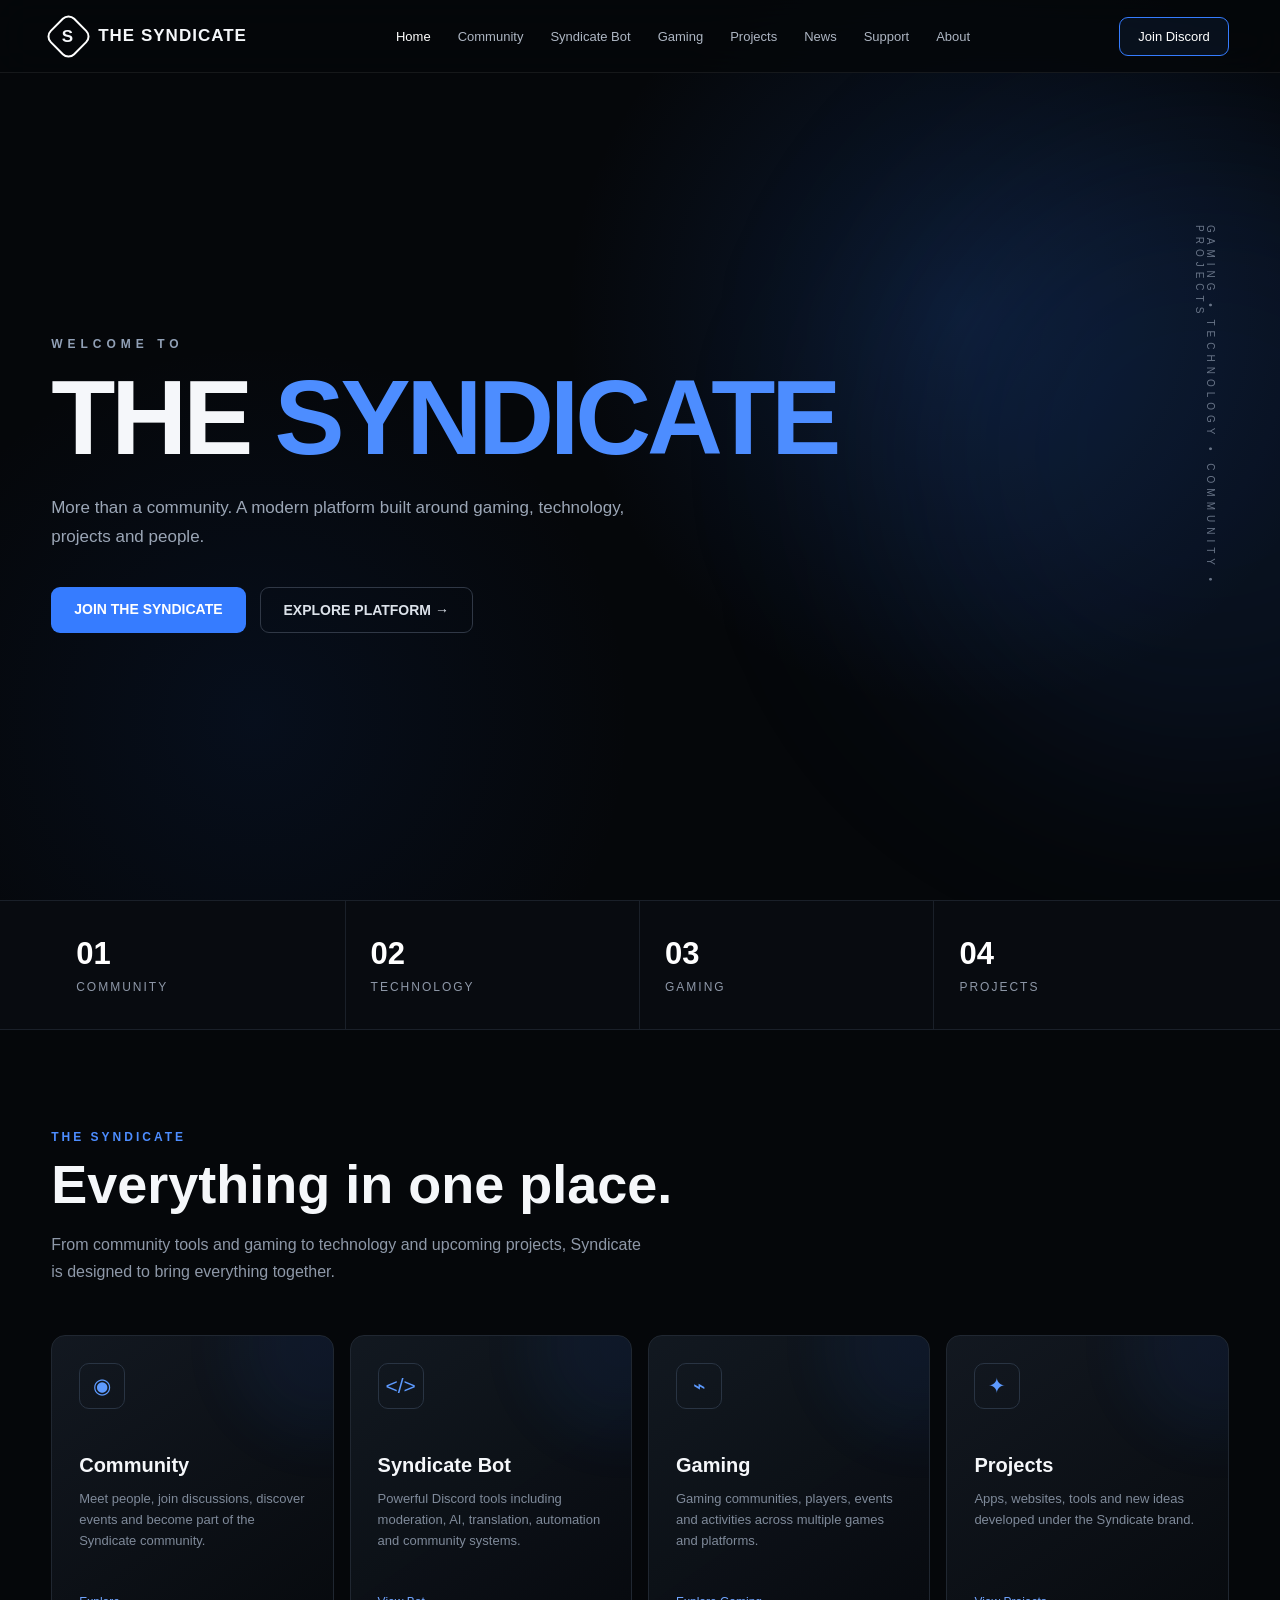
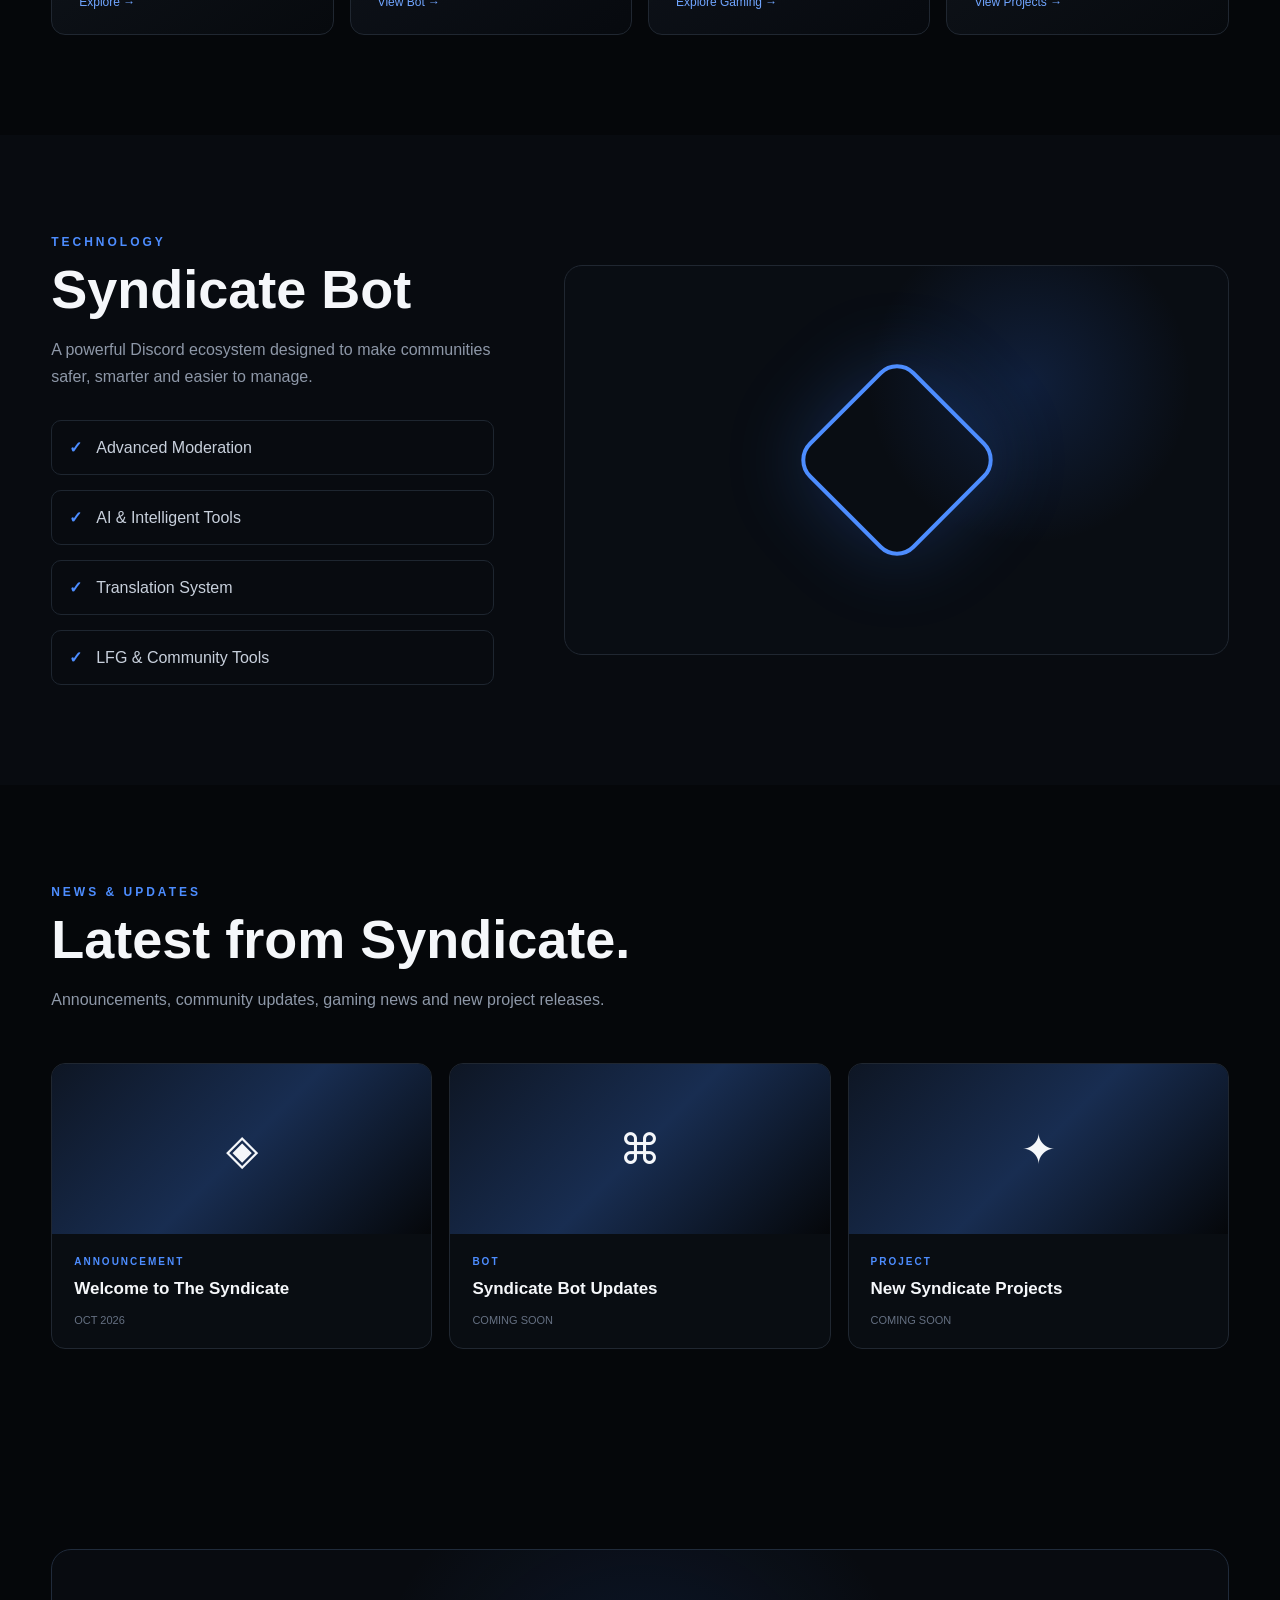
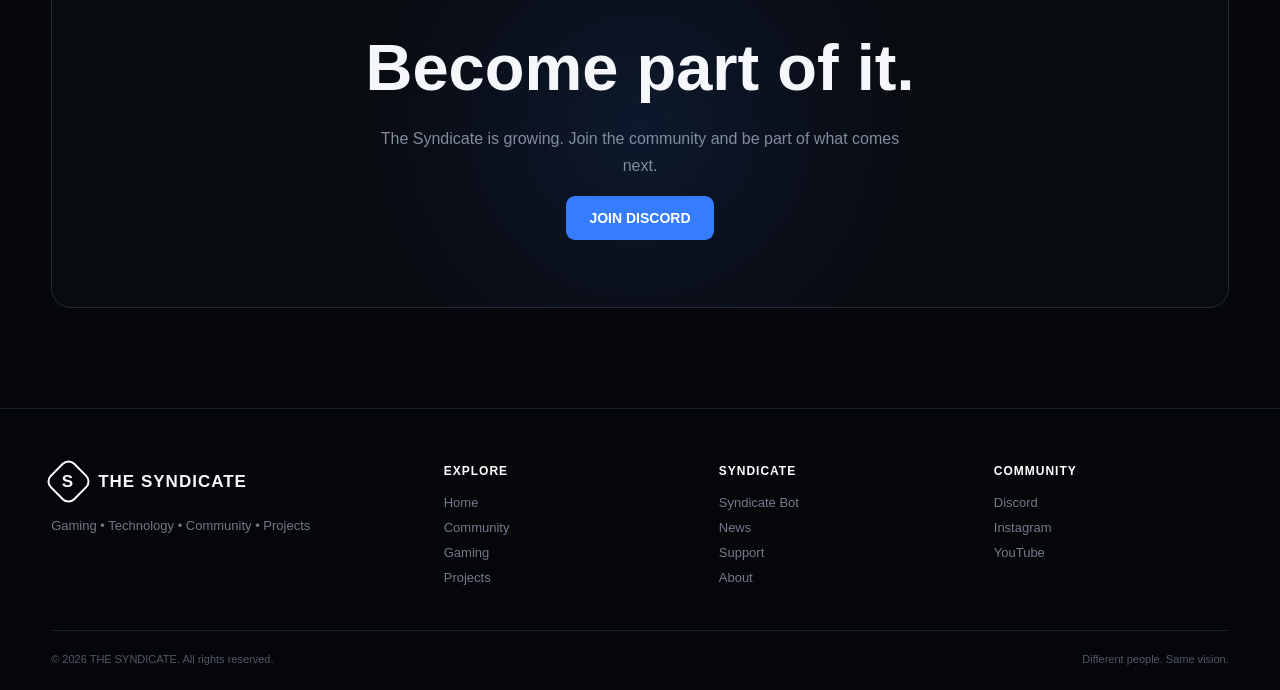
==== commit 164d1700: "Update index.html" ====
--- a/index.html
+++ b/index.html
@@ -1,1131 +1,1234 @@
 <!DOCTYPE html>
 <html lang="en">
 <head>
-  <meta charset="UTF-8">
-  <meta name="viewport" content="width=device-width, initial-scale=1.0">
-
-  <title>THE SYNDICATE | Community • Technology • Gaming</title>
-  <meta name="description" content="THE SYNDICATE - A modern community built around gaming, technology, projects and people.">
-
-  <link rel="preconnect" href="https://fonts.googleapis.com">
-  <link rel="preconnect" href="https://fonts.gstatic.com" crossorigin>
-
-  <link href="https://fonts.googleapis.com/css2?family=Inter:wght@400;500;600;700;800&family=Space+Grotesk:wght@500;600;700&display=swap" rel="stylesheet">
-
-  <style>
-    :root {
-      --bg: #030507;
-      --bg2: #070a0f;
-      --card: rgba(10, 14, 21, .78);
-      --border: rgba(255,255,255,.10);
-      --text: #f4f7fb;
-      --muted: #8c96a7;
-      --blue: #2879ff;
-      --blue2: #5b9cff;
-      --glow: rgba(40,121,255,.28);
-    }
-
-    * {
-      margin: 0;
-      padding: 0;
-      box-sizing: border-box;
-    }
-
-    html {
-      scroll-behavior: smooth;
-    }
-
-    body {
-      background: var(--bg);
-      color: var(--text);
-      font-family: Inter, sans-serif;
-      overflow-x: hidden;
-    }
-
-    a {
-      color: inherit;
-      text-decoration: none;
-    }
-
-    button {
-      font-family: inherit;
-    }
-
-    /* ---------- NAVBAR ---------- */
-
-    nav {
-      position: fixed;
-      top: 0;
-      left: 0;
-      width: 100%;
-      height: 72px;
-      z-index: 1000;
-
-      display: flex;
-      align-items: center;
-      justify-content: space-between;
-
-      padding: 0 6%;
-
-      background: rgba(3,5,7,.78);
-      backdrop-filter: blur(18px);
-      border-bottom: 1px solid var(--border);
-    }
-
-    .brand {
-      display: flex;
-      align-items: center;
-      gap: 12px;
-      font-family: "Space Grotesk", sans-serif;
-      font-size: 19px;
-      font-weight: 700;
-      letter-spacing: .5px;
-      white-space: nowrap;
-    }
-
-    .logo {
-      width: 34px;
-      height: 34px;
-      display: grid;
-      place-items: center;
-      border: 2px solid #fff;
-      transform: rotate(45deg);
-      border-radius: 6px;
-      position: relative;
-    }
-
-    .logo::after {
-      content: "S";
-      transform: rotate(-45deg);
-      font-size: 19px;
-      font-weight: 800;
-    }
-
-    .links {
-      display: flex;
-      align-items: center;
-      gap: 25px;
-      font-size: 12px;
-      color: #c4cad4;
-    }
-
-    .links a {
-      transition: .25s;
-      position: relative;
-    }
-
-    .links a:hover {
-      color: #fff;
-    }
-
-    .links a.active {
-      color: #fff;
-    }
-
-    .links a.active::after {
-      content: "";
-      position: absolute;
-      left: 0;
-      bottom: -25px;
-      width: 100%;
-      height: 2px;
-      background: var(--blue);
-      box-shadow: 0 0 12px var(--blue);
-    }
-
-    .nav-right {
-      display: flex;
-      align-items: center;
-      gap: 18px;
-    }
-
-    .language {
-      font-size: 12px;
-      color: #c7ced9;
-    }
-
-    .discord-btn {
-      display: flex;
-      align-items: center;
-      gap: 9px;
-      border: 1px solid rgba(40,121,255,.75);
-      padding: 10px 18px;
-      border-radius: 30px;
-      color: #fff;
-      font-size: 12px;
-      transition: .3s;
-      background: rgba(40,121,255,.05);
-    }
-
-    .discord-btn:hover {
-      background: var(--blue);
-      box-shadow: 0 0 30px rgba(40,121,255,.35);
-      transform: translateY(-1px);
-    }
-
-    /* ---------- HERO ---------- */
-
-    .hero {
-      min-height: 720px;
-      padding: 150px 6% 100px;
-
-      display: flex;
-      align-items: center;
-
-      position: relative;
-      overflow: hidden;
-
-      background:
-        linear-gradient(90deg,
-          rgba(3,5,7,1) 0%,
-          rgba(3,5,7,.92) 35%,
-          rgba(3,5,7,.55) 65%,
-          rgba(3,5,7,.85) 100%
-        ),
-        url("https://images.unsplash.com/photo-1511512578047-dfb367046420?auto=format&fit=crop&w=2200&q=90")
-        center/cover;
-    }
-
-    .hero::before {
-      content: "";
-      position: absolute;
-      width: 600px;
-      height: 600px;
-      right: -250px;
-      top: 80px;
-      background: var(--glow);
-      filter: blur(130px);
-      border-radius: 50%;
-    }
-
-    .hero-content {
-      max-width: 750px;
-      position: relative;
-      z-index: 2;
-    }
-
-    .eyebrow {
-      color: #d4deed;
-      font-size: 12px;
-      font-weight: 700;
-      letter-spacing: 5px;
-      margin-bottom: 20px;
+<meta charset="UTF-8">
+<meta name="viewport" content="width=device-width, initial-scale=1.0">
+
+<title>THE SYNDICATE | Community • Gaming • Technology</title>
+
+<meta name="description"
+content="THE SYNDICATE is a modern community built around gaming, technology, projects and people.">
+
+<style>
+* {
+    margin: 0;
+    padding: 0;
+    box-sizing: border-box;
+}
+
+html {
+    scroll-behavior: smooth;
+}
+
+body {
+    background: #05070a;
+    color: #f5f7fa;
+    font-family: Arial, Helvetica, sans-serif;
+    overflow-x: hidden;
+}
+
+a {
+    color: inherit;
+    text-decoration: none;
+}
+
+button {
+    font-family: inherit;
+}
+
+/* =========================
+   GLOBAL
+========================= */
+
+.container {
+    width: min(1180px, 92%);
+    margin: auto;
+}
+
+.section {
+    padding: 100px 0;
+}
+
+.section-label {
+    color: #4d8dff;
+    font-size: 12px;
+    font-weight: 700;
+    letter-spacing: 3px;
+    text-transform: uppercase;
+    margin-bottom: 12px;
+}
+
+.section-title {
+    font-size: clamp(32px, 5vw, 54px);
+    font-weight: 800;
+    line-height: 1.05;
+}
+
+.section-text {
+    color: #8e98a8;
+    line-height: 1.7;
+    max-width: 600px;
+    margin-top: 18px;
+}
+
+/* =========================
+   NAVBAR
+========================= */
+
+header {
+    position: fixed;
+    top: 0;
+    left: 0;
+    width: 100%;
+    z-index: 999;
+    background: rgba(5, 7, 10, 0.78);
+    backdrop-filter: blur(18px);
+    border-bottom: 1px solid rgba(255,255,255,0.07);
+}
+
+.navbar {
+    height: 72px;
+    display: flex;
+    align-items: center;
+    justify-content: space-between;
+}
+
+.logo {
+    display: flex;
+    align-items: center;
+    gap: 12px;
+    font-size: 17px;
+    font-weight: 800;
+    letter-spacing: 1px;
+}
+
+.logo-icon {
+    width: 35px;
+    height: 35px;
+    border: 2px solid #fff;
+    border-radius: 9px;
+    display: grid;
+    place-items: center;
+    font-weight: 900;
+    transform: rotate(45deg);
+}
+
+.logo-icon span {
+    transform: rotate(-45deg);
+}
+
+.nav-links {
+    display: flex;
+    align-items: center;
+    gap: 27px;
+}
+
+.nav-links a {
+    color: #aeb6c3;
+    font-size: 13px;
+    transition: 0.25s;
+}
+
+.nav-links a:hover,
+.nav-links a.active {
+    color: white;
+}
+
+.discord-btn {
+    border: 1px solid #357cff;
+    color: white;
+    padding: 11px 18px;
+    border-radius: 9px;
+    font-size: 13px;
+    transition: 0.25s;
+    background: rgba(53,124,255,0.08);
+}
+
+.discord-btn:hover {
+    background: #357cff;
+    box-shadow: 0 0 30px rgba(53,124,255,0.3);
+}
+
+.menu-btn {
+    display: none;
+    background: none;
+    border: none;
+    color: white;
+    font-size: 26px;
+    cursor: pointer;
+}
+
+/* =========================
+   HERO
+========================= */
+
+.hero {
+    min-height: 100vh;
+    display: flex;
+    align-items: center;
+    position: relative;
+    overflow: hidden;
+    background:
+        radial-gradient(circle at 75% 35%, rgba(35,90,180,0.22), transparent 35%),
+        radial-gradient(circle at 20% 80%, rgba(20,70,160,0.12), transparent 30%),
+        #05070a;
+}
+
+.hero::before {
+    content: "";
+    position: absolute;
+    width: 650px;
+    height: 650px;
+    right: -250px;
+    top: 50%;
+    transform: translateY(-50%);
+    border-radius: 50%;
+    background: rgba(32,91,190,0.12);
+    filter: blur(100px);
+}
+
+.hero-content {
+    position: relative;
+    z-index: 2;
+    padding-top: 70px;
+}
+
+.hero-small {
+    color: #91a0b6;
+    letter-spacing: 5px;
+    font-size: 12px;
+    font-weight: 700;
+    margin-bottom: 20px;
+}
+
+.hero h1 {
+    font-size: clamp(48px, 9vw, 105px);
+    line-height: 0.9;
+    letter-spacing: -4px;
+    font-weight: 900;
+    max-width: 900px;
+}
+
+.hero h1 span {
+    color: #4d8dff;
+}
+
+.hero-subtitle {
+    color: #9ba6b6;
+    max-width: 600px;
+    line-height: 1.7;
+    margin-top: 28px;
+    font-size: 17px;
+}
+
+.hero-buttons {
+    display: flex;
+    gap: 14px;
+    margin-top: 35px;
+    flex-wrap: wrap;
+}
+
+.btn-primary,
+.btn-secondary {
+    padding: 14px 23px;
+    border-radius: 9px;
+    font-size: 14px;
+    font-weight: 700;
+    transition: 0.25s;
+}
+
+.btn-primary {
+    background: #367cff;
+    color: white;
+}
+
+.btn-primary:hover {
+    transform: translateY(-3px);
+    box-shadow: 0 12px 35px rgba(54,124,255,0.3);
+}
+
+.btn-secondary {
+    border: 1px solid #303846;
+    color: #dce2ea;
+}
+
+.btn-secondary:hover {
+    border-color: #4d8dff;
+    background: rgba(77,141,255,0.08);
+}
+
+.hero-side {
+    position: absolute;
+    right: 5%;
+    top: 50%;
+    transform: translateY(-50%);
+    writing-mode: vertical-rl;
+    color: #687487;
+    letter-spacing: 5px;
+    font-size: 10px;
+}
+
+/* =========================
+   STATS
+========================= */
+
+.stats {
+    border-top: 1px solid #1a2029;
+    border-bottom: 1px solid #1a2029;
+    background: #080b10;
+}
+
+.stats-grid {
+    display: grid;
+    grid-template-columns: repeat(4, 1fr);
+}
+
+.stat {
+    padding: 35px 25px;
+    border-right: 1px solid #1a2029;
+}
+
+.stat:last-child {
+    border-right: none;
+}
+
+.stat-number {
+    color: #fff;
+    font-size: 31px;
+    font-weight: 800;
+}
+
+.stat-name {
+    margin-top: 8px;
+    color: #8e98a8;
+    font-size: 12px;
+    letter-spacing: 2px;
+    text-transform: uppercase;
+}
+
+/* =========================
+   CARDS
+========================= */
+
+.offer-grid {
+    display: grid;
+    grid-template-columns: repeat(4, 1fr);
+    gap: 16px;
+    margin-top: 50px;
+}
+
+.card {
+    position: relative;
+    min-height: 300px;
+    padding: 27px;
+    border: 1px solid #202731;
+    border-radius: 14px;
+    background:
+        linear-gradient(145deg, rgba(20,26,35,0.9), rgba(7,10,14,0.95));
+    overflow: hidden;
+    transition: 0.3s;
+}
+
+.card::before {
+    content: "";
+    position: absolute;
+    width: 180px;
+    height: 180px;
+    right: -80px;
+    top: -80px;
+    background: #2369e8;
+    opacity: 0.07;
+    filter: blur(30px);
+    border-radius: 50%;
+}
+
+.card:hover {
+    transform: translateY(-7px);
+    border-color: #315d9f;
+}
+
+.card-icon {
+    width: 46px;
+    height: 46px;
+    border: 1px solid #293443;
+    border-radius: 10px;
+    display: grid;
+    place-items: center;
+    color: #5d9aff;
+    font-size: 21px;
+    margin-bottom: 45px;
+}
+
+.card h3 {
+    font-size: 20px;
+    margin-bottom: 12px;
+}
+
+.card p {
+    color: #7f8a9a;
+    line-height: 1.6;
+    font-size: 13px;
+}
+
+.card-link {
+    position: absolute;
+    bottom: 25px;
+    color: #70a5ff;
+    font-size: 12px;
+}
+
+/* =========================
+   FEATURE
+========================= */
+
+.feature {
+    background: #080b10;
+}
+
+.feature-grid {
+    display: grid;
+    grid-template-columns: 0.8fr 1.2fr;
+    gap: 70px;
+    align-items: center;
+}
+
+.feature-box {
+    min-height: 390px;
+    border: 1px solid #202731;
+    border-radius: 18px;
+    background:
+        radial-gradient(circle at 70% 30%, rgba(45,105,220,0.2), transparent 30%),
+        #090d13;
+    display: flex;
+    align-items: center;
+    justify-content: center;
+    position: relative;
+    overflow: hidden;
+}
+
+.syndicate-symbol {
+    width: 150px;
+    height: 150px;
+    border: 4px solid #4d8dff;
+    transform: rotate(45deg);
+    border-radius: 25px;
+    box-shadow: 0 0 80px rgba(55,126,255,0.25);
+}
+
+.feature-list {
+    margin-top: 30px;
+    display: grid;
+    gap: 15px;
+}
+
+.feature-item {
+    display: flex;
+    align-items: center;
+    gap: 14px;
+    padding: 17px;
+    border: 1px solid #1e2630;
+    border-radius: 10px;
+    color: #c8d0dc;
+}
+
+.check {
+    color: #4d8dff;
+    font-weight: bold;
+}
+
+/* =========================
+   NEWS
+========================= */
+
+.news-grid {
+    margin-top: 50px;
+    display: grid;
+    grid-template-columns: repeat(3, 1fr);
+    gap: 17px;
+}
+
+.news-card {
+    border: 1px solid #202731;
+    border-radius: 14px;
+    overflow: hidden;
+    background: #090d12;
+    transition: 0.3s;
+}
+
+.news-card:hover {
+    transform: translateY(-5px);
+    border-color: #315d9f;
+}
+
+.news-image {
+    height: 170px;
+    background:
+        linear-gradient(135deg, #0e1624, #182d51 50%, #05070a);
+    display: flex;
+    align-items: center;
+    justify-content: center;
+    font-size: 42px;
+}
+
+.news-body {
+    padding: 22px;
+}
+
+.news-tag {
+    color: #4d8dff;
+    font-size: 10px;
+    font-weight: bold;
+    letter-spacing: 2px;
+}
+
+.news-card h3 {
+    margin-top: 12px;
+    font-size: 17px;
+}
+
+.news-date {
+    color: #657082;
+    font-size: 11px;
+    margin-top: 15px;
+}
+
+/* =========================
+   CTA
+========================= */
+
+.cta {
+    padding: 100px 0;
+    text-align: center;
+}
+
+.cta-box {
+    padding: 80px 30px;
+    border: 1px solid #202b3b;
+    border-radius: 20px;
+    background:
+        radial-gradient(circle at center, rgba(42,102,210,0.15), transparent 45%),
+        #080b10;
+}
+
+.cta h2 {
+    font-size: clamp(34px, 6vw, 65px);
+}
+
+.cta p {
+    color: #818c9d;
+    max-width: 550px;
+    margin: 20px auto 30px;
+    line-height: 1.7;
+}
+
+/* =========================
+   FOOTER
+========================= */
+
+footer {
+    border-top: 1px solid #1a2029;
+    padding: 55px 0 25px;
+    background: #040609;
+}
+
+.footer-grid {
+    display: grid;
+    grid-template-columns: 1.5fr 1fr 1fr 1fr;
+    gap: 40px;
+}
+
+.footer-brand p {
+    color: #6f7988;
+    max-width: 300px;
+    margin-top: 17px;
+    line-height: 1.6;
+    font-size: 13px;
+}
+
+.footer-title {
+    color: white;
+    font-size: 12px;
+    font-weight: 700;
+    letter-spacing: 1px;
+    margin-bottom: 17px;
+}
+
+.footer-links {
+    display: grid;
+    gap: 10px;
+}
+
+.footer-links a {
+    color: #707b8b;
+    font-size: 13px;
+}
+
+.footer-links a:hover {
+    color: #fff;
+}
+
+.copyright {
+    border-top: 1px solid #171d25;
+    margin-top: 45px;
+    padding-top: 22px;
+    color: #505a68;
+    font-size: 11px;
+    display: flex;
+    justify-content: space-between;
+}
+
+/* =========================
+   MOBILE
+========================= */
+
+@media (max-width: 900px) {
+
+    .nav-links {
+        position: absolute;
+        top: 72px;
+        left: 0;
+        width: 100%;
+        padding: 25px;
+        background: #080b10;
+        border-bottom: 1px solid #202731;
+        display: none;
+        flex-direction: column;
+        align-items: flex-start;
+    }
+
+    .nav-links.show {
+        display: flex;
+    }
+
+    .menu-btn {
+        display: block;
+    }
+
+    .navbar > .discord-btn {
+        display: none;
+    }
+
+    .hero-side {
+        display: none;
+    }
+
+    .stats-grid {
+        grid-template-columns: repeat(2, 1fr);
+    }
+
+    .stat {
+        border-bottom: 1px solid #1a2029;
+    }
+
+    .offer-grid {
+        grid-template-columns: repeat(2, 1fr);
+    }
+
+    .feature-grid {
+        grid-template-columns: 1fr;
+    }
+
+    .news-grid {
+        grid-template-columns: 1fr;
+    }
+
+    .footer-grid {
+        grid-template-columns: 1fr 1fr;
+    }
+}
+
+@media (max-width: 550px) {
+
+    .section {
+        padding: 70px 0;
     }
 
     .hero h1 {
-      font-family: "Space Grotesk", sans-serif;
-      font-size: clamp(52px, 7vw, 100px);
-      line-height: .95;
-      letter-spacing: -4px;
-      margin-bottom: 25px;
-    }
-
-    .hero h1 span {
-      color: #fff;
+        font-size: 52px;
+        letter-spacing: -2px;
     }
 
     .hero-subtitle {
-      font-size: 22px;
-      font-weight: 600;
-      margin-bottom: 15px;
-    }
-
-    .hero p {
-      color: #a5afbf;
-      line-height: 1.7;
-      max-width: 610px;
-      font-size: 15px;
-    }
-
-    .hero-buttons {
-      display: flex;
-      gap: 13px;
-      margin-top: 32px;
-      flex-wrap: wrap;
-    }
-
-    .primary-btn,
-    .secondary-btn {
-      padding: 14px 24px;
-      border-radius: 7px;
-      font-size: 13px;
-      font-weight: 600;
-      transition: .3s;
-    }
-
-    .primary-btn {
-      background: var(--blue);
-      box-shadow: 0 10px 40px rgba(40,121,255,.25);
-    }
-
-    .primary-btn:hover {
-      transform: translateY(-2px);
-      box-shadow: 0 14px 45px rgba(40,121,255,.42);
-    }
-
-    .secondary-btn {
-      border: 1px solid rgba(255,255,255,.2);
-      background: rgba(255,255,255,.03);
-    }
-
-    .secondary-btn:hover {
-      border-color: rgba(255,255,255,.45);
-      background: rgba(255,255,255,.07);
-    }
-
-    .hero-side {
-      position: absolute;
-      right: 6%;
-      top: 43%;
-      transform: translateY(-50%);
-      z-index: 2;
-      text-align: right;
-      color: #c4cfdf;
-      font-size: 12px;
-      line-height: 2.1;
-      letter-spacing: 6px;
-      font-weight: 700;
-    }
-
-    /* ---------- CATEGORY BAR ---------- */
-
-    .categories {
-      display: grid;
-      grid-template-columns: repeat(4,1fr);
-      border-top: 1px solid var(--border);
-      border-bottom: 1px solid var(--border);
-      background: #05080c;
-    }
-
-    .category {
-      padding: 38px 6%;
-      border-right: 1px solid var(--border);
-    }
-
-    .category:last-child {
-      border-right: 0;
-    }
-
-    .number {
-      font-family: "Space Grotesk";
-      font-size: 31px;
-      font-weight: 700;
-      margin-bottom: 15px;
-    }
-
-    .category h3 {
-      font-size: 12px;
-      letter-spacing: 2px;
-      margin-bottom: 8px;
-    }
-
-    .category p {
-      color: var(--muted);
-      font-size: 12px;
-    }
-
-    /* ---------- SECTIONS ---------- */
-
-    section {
-      padding: 110px 6%;
-    }
-
-    .section-label {
-      color: var(--blue2);
-      font-size: 11px;
-      font-weight: 700;
-      letter-spacing: 4px;
-      margin-bottom: 13px;
-    }
-
-    .section-title {
-      font-family: "Space Grotesk";
-      font-size: clamp(34px, 4vw, 52px);
-      letter-spacing: -2px;
-      margin-bottom: 15px;
-    }
-
-    .section-description {
-      color: var(--muted);
-      max-width: 570px;
-      line-height: 1.7;
-      font-size: 14px;
-    }
-
-    /* ---------- FEATURED ---------- */
-
-    .featured {
-      background:
-        radial-gradient(circle at 10% 30%, rgba(40,121,255,.07), transparent 30%),
-        var(--bg);
-    }
-
-    .offer-layout {
-      display: grid;
-      grid-template-columns: 1fr 3fr;
-      gap: 45px;
-      margin-top: 55px;
-    }
-
-    .offer-intro {
-      display: flex;
-      flex-direction: column;
-      justify-content: center;
-    }
-
-    .offer-intro .secondary-btn {
-      width: max-content;
-      margin-top: 30px;
-    }
-
-    .cards {
-      display: grid;
-      grid-template-columns: repeat(2,1fr);
-      gap: 18px;
+        font-size: 15px;
+    }
+
+    .stats-grid {
+        grid-template-columns: 1fr 1fr;
+    }
+
+    .stat {
+        padding: 25px 15px;
+    }
+
+    .offer-grid {
+        grid-template-columns: 1fr;
     }
 
     .card {
-      min-height: 270px;
-      padding: 25px;
-      border: 1px solid var(--border);
-      background: linear-gradient(145deg, rgba(14,19,28,.9), rgba(5,8,12,.9));
-      border-radius: 10px;
-      position: relative;
-      overflow: hidden;
-      transition: .35s;
-    }
-
-    .card::before {
-      content: "";
-      position: absolute;
-      width: 150px;
-      height: 150px;
-      right: -70px;
-      top: -70px;
-      background: rgba(40,121,255,.12);
-      filter: blur(30px);
-      border-radius: 50%;
-    }
-
-    .card:hover {
-      transform: translateY(-5px);
-      border-color: rgba(40,121,255,.5);
-      box-shadow: 0 20px 60px rgba(0,0,0,.35);
-    }
-
-    .icon {
-      width: 42px;
-      height: 42px;
-      display: grid;
-      place-items: center;
-      border: 1px solid rgba(40,121,255,.4);
-      border-radius: 9px;
-      margin-bottom: 35px;
-      color: #74aaff;
-      font-size: 19px;
-    }
-
-    .card h3 {
-      font-size: 19px;
-      margin-bottom: 10px;
-    }
-
-    .card p {
-      color: var(--muted);
-      font-size: 12px;
-      line-height: 1.7;
-      max-width: 280px;
-    }
-
-    .card-link {
-      position: absolute;
-      bottom: 22px;
-      left: 25px;
-      color: #aab5c6;
-      font-size: 11px;
-    }
-
-    /* ---------- NEWS ---------- */
-
-    .news {
-      background: #05080c;
-      border-top: 1px solid var(--border);
-      border-bottom: 1px solid var(--border);
-    }
-
-    .news-layout {
-      display: grid;
-      grid-template-columns: 1fr 3fr;
-      gap: 45px;
-      margin-top: 50px;
-    }
-
-    .news-grid {
-      display: grid;
-      grid-template-columns: repeat(2,1fr);
-      gap: 18px;
-    }
-
-    .news-card {
-      border: 1px solid var(--border);
-      background: #080c12;
-      border-radius: 9px;
-      overflow: hidden;
-      transition: .3s;
-    }
-
-    .news-card:hover {
-      transform: translateY(-4px);
-      border-color: rgba(40,121,255,.4);
-    }
-
-    .news-image {
-      height: 155px;
-      background-size: cover;
-      background-position: center;
-    }
-
-    .news-content {
-      padding: 20px;
-    }
-
-    .tag {
-      display: inline-block;
-      color: #75aaff;
-      font-size: 9px;
-      letter-spacing: 1.5px;
-      margin-bottom: 10px;
-      font-weight: 700;
-    }
-
-    .news-content h3 {
-      font-size: 15px;
-      margin-bottom: 10px;
-    }
-
-    .date {
-      color: #6f7888;
-      font-size: 10px;
-    }
-
-    /* ---------- CTA ---------- */
-
-    .cta {
-      text-align: center;
-      padding: 130px 6%;
-      background:
-        radial-gradient(circle at center, rgba(40,121,255,.13), transparent 38%),
-        var(--bg);
-    }
-
-    .cta h2 {
-      font-family: "Space Grotesk";
-      font-size: clamp(38px, 5vw, 64px);
-      letter-spacing: -2px;
-      margin-bottom: 15px;
-    }
-
-    .cta p {
-      color: var(--muted);
-      margin-bottom: 30px;
-    }
-
-    /* ---------- FOOTER ---------- */
-
-    footer {
-      border-top: 1px solid var(--border);
-      background: #020406;
-      padding: 65px 6% 25px;
-    }
-
-    .footer-main {
-      display: grid;
-      grid-template-columns: 2fr 1fr 1fr 1fr;
-      gap: 40px;
-      padding-bottom: 50px;
-    }
-
-    .footer-brand p {
-      color: var(--muted);
-      font-size: 12px;
-      margin-top: 20px;
-      max-width: 280px;
-      line-height: 1.7;
-    }
-
-    footer h4 {
-      font-size: 11px;
-      letter-spacing: 1px;
-      margin-bottom: 18px;
-      color: #dbe2ed;
-    }
-
-    footer ul {
-      list-style: none;
-    }
-
-    footer li {
-      margin-bottom: 11px;
-      color: #727c8d;
-      font-size: 11px;
-    }
-
-    footer li:hover {
-      color: #fff;
+        min-height: 260px;
+    }
+
+    .feature-box {
+        min-height: 280px;
+    }
+
+    .footer-grid {
+        grid-template-columns: 1fr;
     }
 
     .copyright {
-      padding-top: 22px;
-      border-top: 1px solid var(--border);
-      display: flex;
-      justify-content: space-between;
-      color: #5f6877;
-      font-size: 10px;
-    }
-
-    /* ---------- MOBILE ---------- */
-
-    @media(max-width: 950px) {
-
-      .links {
-        display: none;
-      }
-
-      .hero {
-        min-height: 690px;
-      }
-
-      .hero-side {
-        display: none;
-      }
-
-      .categories {
-        grid-template-columns: repeat(2,1fr);
-      }
-
-      .category:nth-child(2) {
-        border-right: 0;
-      }
-
-      .category:nth-child(-n+2) {
-        border-bottom: 1px solid var(--border);
-      }
-
-      .offer-layout,
-      .news-layout {
-        grid-template-columns: 1fr;
-      }
-
-      .footer-main {
-        grid-template-columns: repeat(2,1fr);
-      }
-    }
-
-    @media(max-width: 600px) {
-
-      nav {
-        padding: 0 5%;
-      }
-
-      .brand {
-        font-size: 16px;
-      }
-
-      .nav-right .language {
-        display: none;
-      }
-
-      .discord-btn {
-        padding: 9px 13px;
-      }
-
-      .hero {
-        padding: 130px 6% 80px;
-        min-height: 680px;
-        background-position: 65% center;
-      }
-
-      .hero h1 {
-        font-size: 52px;
-        letter-spacing: -2.5px;
-      }
-
-      .hero-subtitle {
-        font-size: 18px;
-      }
-
-      .hero p {
-        font-size: 13px;
-      }
-
-      section {
-        padding: 80px 6%;
-      }
-
-      .categories {
-        grid-template-columns: 1fr;
-      }
-
-      .category {
-        border-right: 0 !important;
-        border-bottom: 1px solid var(--border);
-      }
-
-      .cards,
-      .news-grid {
-        grid-template-columns: 1fr;
-      }
-
-      .footer-main {
-        grid-template-columns: 1fr 1fr;
-      }
-
-      .copyright {
         flex-direction: column;
         gap: 10px;
-      }
-    }
-  </style>
+    }
+}
+</style>
 </head>
 
 <body>
 
-  <!-- NAVIGATION -->
-  <nav>
-
-    <a href="#" class="brand">
-      <span class="logo"></span>
-      THE SYNDICATE
-    </a>
-
-    <div class="links">
-      <a href="#" class="active">Home</a>
-      <a href="#community">Community</a>
-      <a href="#bot">Syndicate Bot</a>
-      <a href="#gaming">Gaming</a>
-      <a href="#projects">Projects</a>
-      <a href="#news">News</a>
-      <a href="#downloads">Downloads</a>
-      <a href="#support">Support</a>
-      <a href="#about">About</a>
+<!-- =========================
+     NAVBAR
+========================= -->
+
+<header>
+
+<div class="container navbar">
+
+<a href="#home" class="logo">
+    <div class="logo-icon">
+        <span>S</span>
     </div>
-
-    <div class="nav-right">
-      <span class="language">🌐 EN</span>
-
-      <a class="discord-btn"
-         href="https://discord.gg/syndicateps"
-         target="_blank">
-        <span>◉</span>
-        Join Discord
-      </a>
+    THE SYNDICATE
+</a>
+
+<nav class="nav-links" id="navLinks">
+
+<a href="#home" class="active">Home</a>
+<a href="#community">Community</a>
+<a href="#bot">Syndicate Bot</a>
+<a href="#gaming">Gaming</a>
+<a href="#projects">Projects</a>
+<a href="#news">News</a>
+<a href="#support">Support</a>
+<a href="#about">About</a>
+
+</nav>
+
+<a class="discord-btn"
+   href="https://discord.gg/syndicateps"
+   target="_blank">
+   Join Discord
+</a>
+
+<button class="menu-btn" onclick="toggleMenu()">☰</button>
+
+</div>
+
+</header>
+
+
+<!-- =========================
+     HERO
+========================= -->
+
+<section class="hero" id="home">
+
+<div class="container hero-content">
+
+<div class="hero-small">
+WELCOME TO
+</div>
+
+<h1>
+THE <span>SYNDICATE</span>
+</h1>
+
+<p class="hero-subtitle">
+More than a community. A modern platform built around
+gaming, technology, projects and people.
+</p>
+
+<div class="hero-buttons">
+
+<a class="btn-primary"
+   href="https://discord.gg/syndicateps"
+   target="_blank">
+   JOIN THE SYNDICATE
+</a>
+
+<a class="btn-secondary" href="#community">
+   EXPLORE PLATFORM →
+</a>
+
+</div>
+
+</div>
+
+<div class="hero-side">
+GAMING • TECHNOLOGY • COMMUNITY • PROJECTS
+</div>
+
+</section>
+
+
+<!-- =========================
+     STATS
+========================= -->
+
+<section class="stats">
+
+<div class="container stats-grid">
+
+<div class="stat">
+<div class="stat-number">01</div>
+<div class="stat-name">Community</div>
+</div>
+
+<div class="stat">
+<div class="stat-number">02</div>
+<div class="stat-name">Technology</div>
+</div>
+
+<div class="stat">
+<div class="stat-number">03</div>
+<div class="stat-name">Gaming</div>
+</div>
+
+<div class="stat">
+<div class="stat-number">04</div>
+<div class="stat-name">Projects</div>
+</div>
+
+</div>
+
+</section>
+
+
+<!-- =========================
+     WHAT WE OFFER
+========================= -->
+
+<section class="section" id="community">
+
+<div class="container">
+
+<div class="section-label">
+THE SYNDICATE
+</div>
+
+<h2 class="section-title">
+Everything in one place.
+</h2>
+
+<p class="section-text">
+From community tools and gaming to technology and upcoming
+projects, Syndicate is designed to bring everything together.
+</p>
+
+
+<div class="offer-grid">
+
+<div class="card">
+
+<div class="card-icon">◉</div>
+
+<h3>Community</h3>
+
+<p>
+Meet people, join discussions, discover events and become
+part of the Syndicate community.
+</p>
+
+<a class="card-link" href="#community">
+Explore →
+</a>
+
+</div>
+
+
+<div class="card" id="bot">
+
+<div class="card-icon">&lt;/&gt;</div>
+
+<h3>Syndicate Bot</h3>
+
+<p>
+Powerful Discord tools including moderation, AI,
+translation, automation and community systems.
+</p>
+
+<a class="card-link" href="#bot">
+View Bot →
+</a>
+
+</div>
+
+
+<div class="card" id="gaming">
+
+<div class="card-icon">⌁</div>
+
+<h3>Gaming</h3>
+
+<p>
+Gaming communities, players, events and activities
+across multiple games and platforms.
+</p>
+
+<a class="card-link" href="#gaming">
+Explore Gaming →
+</a>
+
+</div>
+
+
+<div class="card" id="projects">
+
+<div class="card-icon">✦</div>
+
+<h3>Projects</h3>
+
+<p>
+Apps, websites, tools and new ideas developed under
+the Syndicate brand.
+</p>
+
+<a class="card-link" href="#projects">
+View Projects →
+</a>
+
+</div>
+
+</div>
+
+</div>
+
+</section>
+
+
+<!-- =========================
+     BOT / TECHNOLOGY
+========================= -->
+
+<section class="section feature">
+
+<div class="container feature-grid">
+
+<div>
+
+<div class="section-label">
+TECHNOLOGY
+</div>
+
+<h2 class="section-title">
+Syndicate Bot
+</h2>
+
+<p class="section-text">
+A powerful Discord ecosystem designed to make communities
+safer, smarter and easier to manage.
+</p>
+
+<div class="feature-list">
+
+<div class="feature-item">
+<span class="check">✓</span>
+Advanced Moderation
+</div>
+
+<div class="feature-item">
+<span class="check">✓</span>
+AI & Intelligent Tools
+</div>
+
+<div class="feature-item">
+<span class="check">✓</span>
+Translation System
+</div>
+
+<div class="feature-item">
+<span class="check">✓</span>
+LFG & Community Tools
+</div>
+
+</div>
+
+</div>
+
+
+<div class="feature-box">
+
+<div class="syndicate-symbol"></div>
+
+</div>
+
+</div>
+
+</section>
+
+
+<!-- =========================
+     NEWS
+========================= -->
+
+<section class="section" id="news">
+
+<div class="container">
+
+<div class="section-label">
+NEWS & UPDATES
+</div>
+
+<h2 class="section-title">
+Latest from Syndicate.
+</h2>
+
+<p class="section-text">
+Announcements, community updates, gaming news and
+new project releases.
+</p>
+
+
+<div class="news-grid">
+
+<article class="news-card">
+
+<div class="news-image">
+◈
+</div>
+
+<div class="news-body">
+
+<div class="news-tag">
+ANNOUNCEMENT
+</div>
+
+<h3>
+Welcome to The Syndicate
+</h3>
+
+<div class="news-date">
+OCT 2026
+</div>
+
+</div>
+
+</article>
+
+
+<article class="news-card">
+
+<div class="news-image">
+⌘
+</div>
+
+<div class="news-body">
+
+<div class="news-tag">
+BOT
+</div>
+
+<h3>
+Syndicate Bot Updates
+</h3>
+
+<div class="news-date">
+COMING SOON
+</div>
+
+</div>
+
+</article>
+
+
+<article class="news-card">
+
+<div class="news-image">
+✦
+</div>
+
+<div class="news-body">
+
+<div class="news-tag">
+PROJECT
+</div>
+
+<h3>
+New Syndicate Projects
+</h3>
+
+<div class="news-date">
+COMING SOON
+</div>
+
+</div>
+
+</article>
+
+</div>
+
+</div>
+
+</section>
+
+
+<!-- =========================
+     CTA
+========================= -->
+
+<section class="cta" id="support">
+
+<div class="container">
+
+<div class="cta-box">
+
+<h2>
+Become part of it.
+</h2>
+
+<p>
+The Syndicate is growing. Join the community and
+be part of what comes next.
+</p>
+
+<a class="btn-primary"
+   href="https://discord.gg/syndicateps"
+   target="_blank">
+   JOIN DISCORD
+</a>
+
+</div>
+
+</div>
+
+</section>
+
+
+<!-- =========================
+     FOOTER
+========================= -->
+
+<footer id="about">
+
+<div class="container">
+
+<div class="footer-grid">
+
+<div class="footer-brand">
+
+<a href="#home" class="logo">
+    <div class="logo-icon">
+        <span>S</span>
     </div>
-
-  </nav>
-
-
-  <!-- HERO -->
-  <header class="hero">
-
-    <div class="hero-content">
-
-      <div class="eyebrow">
-        WELCOME TO
-      </div>
-
-      <h1>
-        THE<br>
-        SYNDICATE
-      </h1>
-
-      <div class="hero-subtitle">
-        More than a community.
-      </div>
-
-      <p>
-        A modern platform for gamers, creators and technology enthusiasts.
-        Discover new people, explore projects, play together and build
-        something bigger.
-      </p>
-
-      <div class="hero-buttons">
-
-        <a class="primary-btn"
-           href="https://discord.gg/syndicateps"
-           target="_blank">
-          Join the Community
-        </a>
-
-        <a class="secondary-btn" href="#community">
-          Explore More →
-        </a>
-
-      </div>
-
-    </div>
-
-    <div class="hero-side">
-      GAMING.<br>
-      TECHNOLOGY.<br>
-      PEOPLE.<br>
-      PROJECTS.
-    </div>
-
-  </header>
-
-
-  <!-- CATEGORIES -->
-  <div class="categories">
-
-    <div class="category">
-      <div class="number">01</div>
-      <h3>COMMUNITY</h3>
-      <p>Real people. Real connections.</p>
-    </div>
-
-    <div class="category">
-      <div class="number">02</div>
-      <h3>TECHNOLOGY</h3>
-      <p>Better tools. Smarter solutions.</p>
-    </div>
-
-    <div class="category">
-      <div class="number">03</div>
-      <h3>GAMING</h3>
-      <p>Play. Compete. Enjoy.</p>
-    </div>
-
-    <div class="category">
-      <div class="number">04</div>
-      <h3>PROJECTS</h3>
-      <p>Ideas today. Impact tomorrow.</p>
-    </div>
-
-  </div>
-
-
-  <!-- FEATURED -->
-  <section class="featured" id="community">
-
-    <div class="offer-layout">
-
-      <div class="offer-intro">
-
-        <div class="section-label">
-          FEATURED
-        </div>
-
-        <h2 class="section-title">
-          What We Offer
-        </h2>
-
-        <p class="section-description">
-          Everything you need in one place. From community and gaming
-          to powerful tools and upcoming projects.
-        </p>
-
-        <a href="#projects" class="secondary-btn">
-          Explore All Features →
-        </a>
-
-      </div>
-
-
-      <div class="cards">
-
-        <article class="card">
-
-          <div class="icon">♙</div>
-
-          <h3>Community</h3>
-
-          <p>
-            Join our Discord community, meet new people,
-            find your crew and become part of something bigger.
-          </p>
-
-          <a href="https://discord.gg/syndicateps"
-             target="_blank"
-             class="card-link">
-            Join Community →
-          </a>
-
-        </article>
-
-
-        <article class="card" id="bot">
-
-          <div class="icon">◈</div>
-
-          <h3>Syndicate Bot</h3>
-
-          <p>
-            Powerful moderation, AI tools, translations,
-            automation and more, all inside one bot.
-          </p>
-
-          <a href="#projects" class="card-link">
-            View Features →
-          </a>
-
-        </article>
-
-
-        <article class="card" id="gaming">
-
-          <div class="icon">⌘</div>
-
-          <h3>Gaming</h3>
-
-          <p>
-            From GTA to Minecraft, Fortnite and more.
-            Find players, join events and discover new games.
-          </p>
-
-          <a href="#gaming" class="card-link">
-            Explore Gaming →
-          </a>
-
-        </article>
-
-
-        <article class="card" id="projects">
-
-          <div class="icon">◇</div>
-
-          <h3>Projects</h3>
-
-          <p>
-            Apps, custom tools, websites and future technology
-            projects built for the community.
-          </p>
-
-          <a href="#downloads" class="card-link">
-            View Projects →
-          </a>
-
-        </article>
-
-      </div>
-
-    </div>
-
-  </section>
-
-
-  <!-- NEWS -->
-  <section class="news" id="news">
-
-    <div class="news-layout">
-
-      <div>
-
-        <div class="section-label">
-          NEWS & UPDATES
-        </div>
-
-        <h2 class="section-title">
-          Latest News
-        </h2>
-
-        <p class="section-description">
-          Stay updated with the latest Syndicate announcements,
-          gaming news and community updates.
-        </p>
-
-      </div>
-
-
-      <div class="news-grid">
-
-        <article class="news-card">
-
-          <div class="news-image"
-               style="background-image:url('https://images.unsplash.com/photo-1550745165-9bc0b252726f?auto=format&fit=crop&w=1000&q=80');">
-          </div>
-
-          <div class="news-content">
-            <span class="tag">ANNOUNCEMENT</span>
-            <h3>The Syndicate Website</h3>
-            <span class="date">Coming Soon</span>
-          </div>
-
-        </article>
-
-
-        <article class="news-card">
-
-          <div class="news-image"
-               style="background-image:url('https://images.unsplash.com/photo-1593305841991-05c297ba4575?auto=format&fit=crop&w=1000&q=80');">
-          </div>
-
-          <div class="news-content">
-            <span class="tag">GAMING</span>
-            <h3>New Games Coming</h3>
-            <span class="date">Latest Update</span>
-          </div>
-
-        </article>
-
-
-        <article class="news-card">
-
-          <div class="news-image"
-               style="background-image:url('https://images.unsplash.com/photo-1535378917042-10a22c95931a?auto=format&fit=crop&w=1000&q=80');">
-          </div>
-
-          <div class="news-content">
-            <span class="tag">BOT</span>
-            <h3>Syndicate Bot</h3>
-            <span class="date">Version 3.2</span>
-          </div>
-
-        </article>
-
-
-        <article class="news-card">
-
-          <div class="news-image"
-               style="background-image:url('https://images.unsplash.com/photo-1555066931-4365d14bab8c?auto=format&fit=crop&w=1000&q=80');">
-          </div>
-
-          <div class="news-content">
-            <span class="tag">TECH</span>
-            <h3>New Projects</h3>
-            <span class="date">In Development</span>
-          </div>
-
-        </article>
-
-      </div>
-
-    </div>
-
-  </section>
-
-
-  <!-- CTA -->
-  <section class="cta" id="support">
-
-    <div class="section-label">
-      JOIN THE MOVEMENT
-    </div>
-
-    <h2>
-      Build something bigger.
-    </h2>
-
-    <p>
-      Connect with the Syndicate community and be part of what's next.
-    </p>
-
-    <a class="primary-btn"
-       href="https://discord.gg/syndicateps"
-       target="_blank">
-      Join The Syndicate
-    </a>
-
-  </section>
-
-
-  <!-- FOOTER -->
-  <footer id="about">
-
-    <div class="footer-main">
-
-      <div class="footer-brand">
-
-        <div class="brand">
-          <span class="logo"></span>
-          THE SYNDICATE
-        </div>
-
-        <p>
-          Gaming • Technology • Community • Projects
-        </p>
-
-      </div>
-
-
-      <div>
-        <h4>EXPLORE</h4>
-
-        <ul>
-          <li><a href="#">Home</a></li>
-          <li><a href="#community">Community</a></li>
-          <li><a href="#bot">Syndicate Bot</a></li>
-          <li><a href="#gaming">Gaming</a></li>
-        </ul>
-      </div>
-
-
-      <div>
-        <h4>SYNDICATE</h4>
-
-        <ul>
-          <li><a href="#projects">Projects</a></li>
-          <li><a href="#news">News</a></li>
-          <li><a href="#downloads">Downloads</a></li>
-          <li><a href="#support">Support</a></li>
-        </ul>
-      </div>
-
-
-      <div>
-        <h4>COMMUNITY</h4>
-
-        <ul>
-          <li>
-            <a href="https://discord.gg/syndicateps"
-               target="_blank">
-              Discord
-            </a>
-          </li>
-
-          <li><a href="#">Rules</a></li>
-          <li><a href="#">Privacy</a></li>
-          <li><a href="#">Contact</a></li>
-        </ul>
-      </div>
-
-    </div>
-
-
-    <div class="copyright">
-
-      <span>
-        © 2026 THE SYNDICATE. All rights reserved.
-      </span>
-
-      <span>
-        Different people. Same vision.
-      </span>
-
-    </div>
-
-  </footer>
-
-
-  <script>
-
-    // Navbar active section
-    const navLinks = document.querySelectorAll(".links a");
-
-    navLinks.forEach(link => {
-
-      link.addEventListener("click", () => {
-
-        navLinks.forEach(item => {
-          item.classList.remove("active");
-        });
-
-        link.classList.add("active");
-
-      });
+    THE SYNDICATE
+</a>
+
+<p>
+Gaming • Technology • Community • Projects
+</p>
+
+</div>
+
+
+<div>
+
+<div class="footer-title">
+EXPLORE
+</div>
+
+<div class="footer-links">
+<a href="#home">Home</a>
+<a href="#community">Community</a>
+<a href="#gaming">Gaming</a>
+<a href="#projects">Projects</a>
+</div>
+
+</div>
+
+
+<div>
+
+<div class="footer-title">
+SYNDICATE
+</div>
+
+<div class="footer-links">
+<a href="#bot">Syndicate Bot</a>
+<a href="#news">News</a>
+<a href="#support">Support</a>
+<a href="#about">About</a>
+</div>
+
+</div>
+
+
+<div>
+
+<div class="footer-title">
+COMMUNITY
+</div>
+
+<div class="footer-links">
+
+<a href="https://discord.gg/syndicateps"
+   target="_blank">
+   Discord
+</a>
+
+<a href="#">
+   Instagram
+</a>
+
+<a href="#">
+   YouTube
+</a>
+
+</div>
+
+</div>
+
+</div>
+
+
+<div class="copyright">
+
+<span>
+© 2026 THE SYNDICATE. All rights reserved.
+</span>
+
+<span>
+Different people. Same vision.
+</span>
+
+</div>
+
+</div>
+
+</footer>
+
+
+<script>
+
+function toggleMenu() {
+
+    const menu = document.getElementById("navLinks");
+
+    menu.classList.toggle("show");
+
+}
+
+document.querySelectorAll(".nav-links a").forEach(link => {
+
+    link.addEventListener("click", () => {
+
+        document.getElementById("navLinks")
+        .classList.remove("show");
 
     });
 
-  </script>
+});
+
+</script>
 
 </body>
-</html>
+  </html>
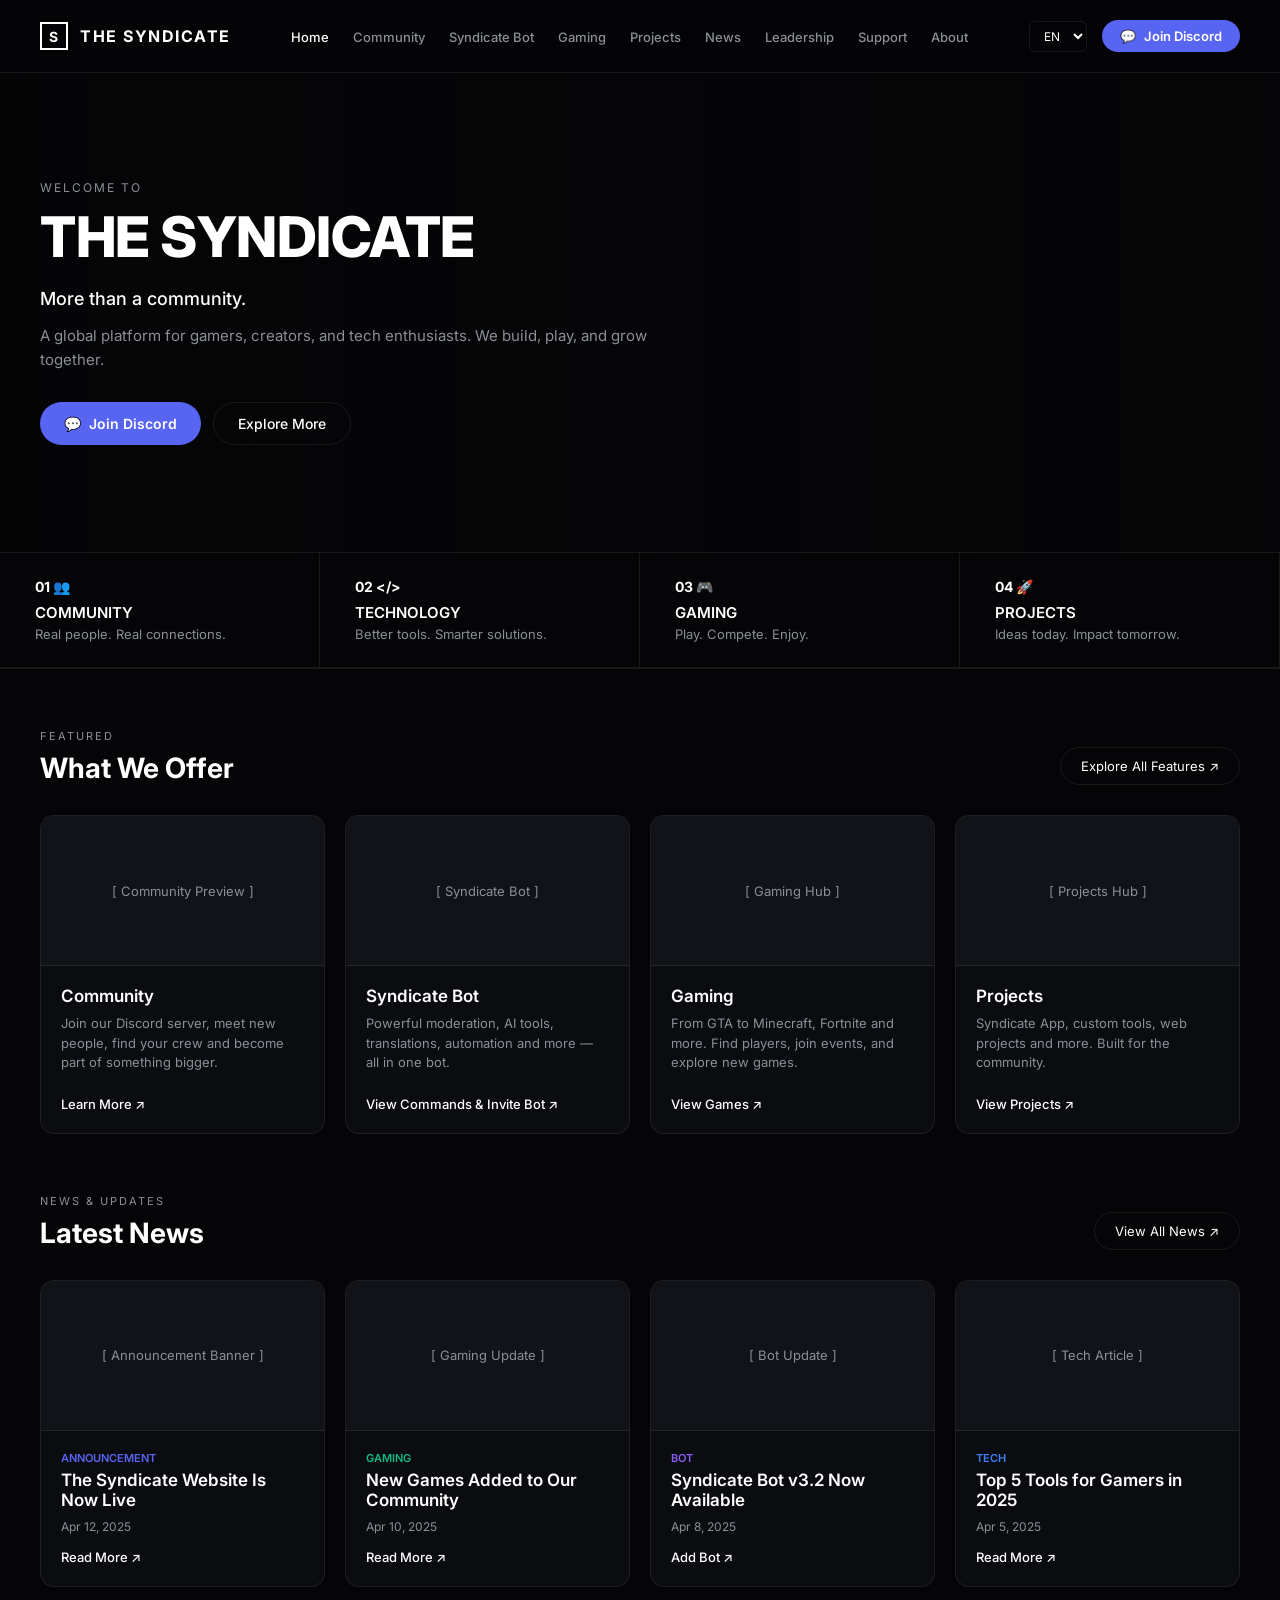
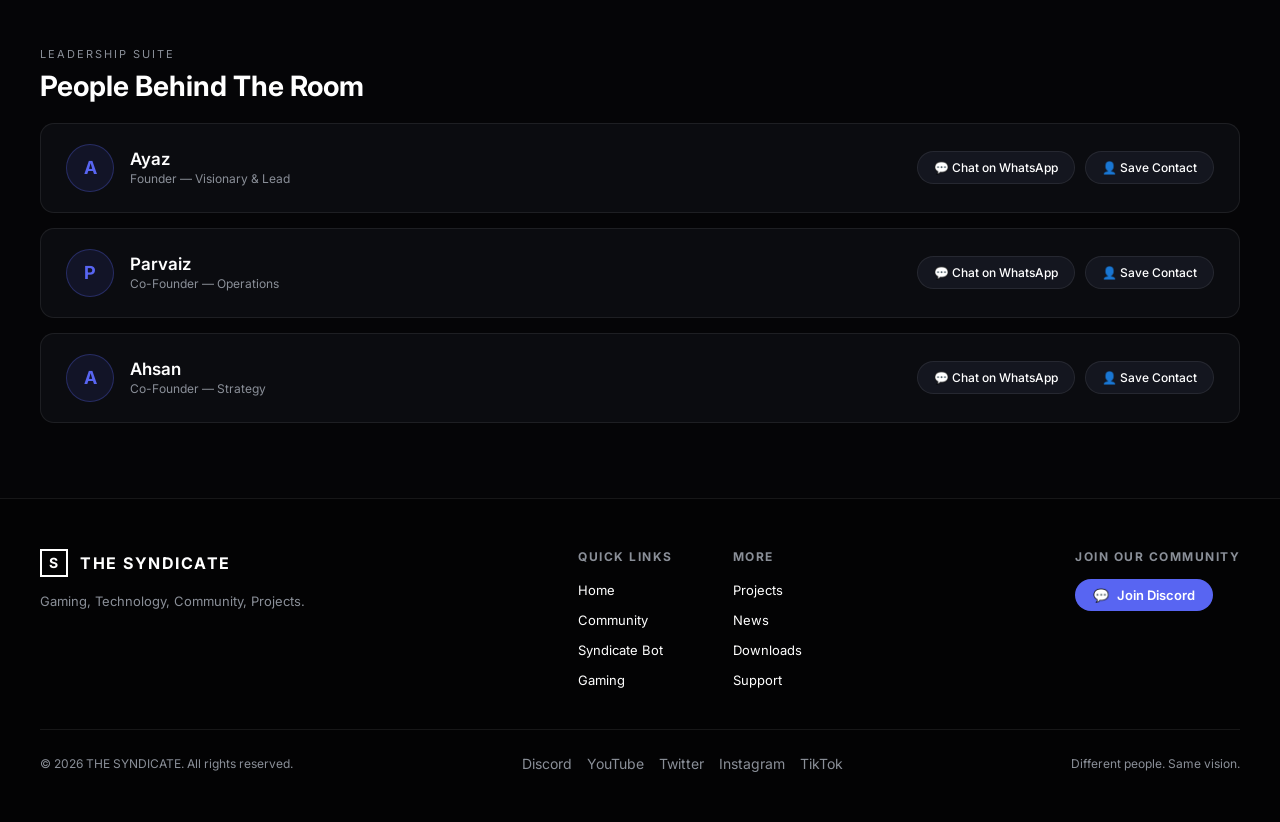
==== commit 70fe8e54: "Update index.html" ====
--- a/index.html
+++ b/index.html
@@ -1,1234 +1,764 @@
 <!DOCTYPE html>
 <html lang="en">
 <head>
-<meta charset="UTF-8">
-<meta name="viewport" content="width=device-width, initial-scale=1.0">
-
-<title>THE SYNDICATE | Community • Gaming • Technology</title>
-
-<meta name="description"
-content="THE SYNDICATE is a modern community built around gaming, technology, projects and people.">
-
-<style>
-* {
-    margin: 0;
-    padding: 0;
-    box-sizing: border-box;
-}
-
-html {
-    scroll-behavior: smooth;
-}
-
-body {
-    background: #05070a;
-    color: #f5f7fa;
-    font-family: Arial, Helvetica, sans-serif;
-    overflow-x: hidden;
-}
-
-a {
-    color: inherit;
-    text-decoration: none;
-}
-
-button {
-    font-family: inherit;
-}
-
-/* =========================
-   GLOBAL
-========================= */
-
-.container {
-    width: min(1180px, 92%);
-    margin: auto;
-}
-
-.section {
-    padding: 100px 0;
-}
-
-.section-label {
-    color: #4d8dff;
-    font-size: 12px;
-    font-weight: 700;
-    letter-spacing: 3px;
-    text-transform: uppercase;
-    margin-bottom: 12px;
-}
-
-.section-title {
-    font-size: clamp(32px, 5vw, 54px);
-    font-weight: 800;
-    line-height: 1.05;
-}
-
-.section-text {
-    color: #8e98a8;
-    line-height: 1.7;
-    max-width: 600px;
-    margin-top: 18px;
-}
-
-/* =========================
-   NAVBAR
-========================= */
-
-header {
-    position: fixed;
-    top: 0;
-    left: 0;
-    width: 100%;
-    z-index: 999;
-    background: rgba(5, 7, 10, 0.78);
-    backdrop-filter: blur(18px);
-    border-bottom: 1px solid rgba(255,255,255,0.07);
-}
-
-.navbar {
-    height: 72px;
-    display: flex;
-    align-items: center;
-    justify-content: space-between;
-}
-
-.logo {
-    display: flex;
-    align-items: center;
-    gap: 12px;
-    font-size: 17px;
-    font-weight: 800;
-    letter-spacing: 1px;
-}
-
-.logo-icon {
-    width: 35px;
-    height: 35px;
-    border: 2px solid #fff;
-    border-radius: 9px;
-    display: grid;
-    place-items: center;
-    font-weight: 900;
-    transform: rotate(45deg);
-}
-
-.logo-icon span {
-    transform: rotate(-45deg);
-}
-
-.nav-links {
-    display: flex;
-    align-items: center;
-    gap: 27px;
-}
-
-.nav-links a {
-    color: #aeb6c3;
-    font-size: 13px;
-    transition: 0.25s;
-}
-
-.nav-links a:hover,
-.nav-links a.active {
-    color: white;
-}
-
-.discord-btn {
-    border: 1px solid #357cff;
-    color: white;
-    padding: 11px 18px;
-    border-radius: 9px;
-    font-size: 13px;
-    transition: 0.25s;
-    background: rgba(53,124,255,0.08);
-}
-
-.discord-btn:hover {
-    background: #357cff;
-    box-shadow: 0 0 30px rgba(53,124,255,0.3);
-}
-
-.menu-btn {
-    display: none;
-    background: none;
-    border: none;
-    color: white;
-    font-size: 26px;
-    cursor: pointer;
-}
-
-/* =========================
-   HERO
-========================= */
-
-.hero {
-    min-height: 100vh;
-    display: flex;
-    align-items: center;
-    position: relative;
-    overflow: hidden;
-    background:
-        radial-gradient(circle at 75% 35%, rgba(35,90,180,0.22), transparent 35%),
-        radial-gradient(circle at 20% 80%, rgba(20,70,160,0.12), transparent 30%),
-        #05070a;
-}
-
-.hero::before {
-    content: "";
-    position: absolute;
-    width: 650px;
-    height: 650px;
-    right: -250px;
-    top: 50%;
-    transform: translateY(-50%);
-    border-radius: 50%;
-    background: rgba(32,91,190,0.12);
-    filter: blur(100px);
-}
-
-.hero-content {
-    position: relative;
-    z-index: 2;
-    padding-top: 70px;
-}
-
-.hero-small {
-    color: #91a0b6;
-    letter-spacing: 5px;
-    font-size: 12px;
-    font-weight: 700;
-    margin-bottom: 20px;
-}
-
-.hero h1 {
-    font-size: clamp(48px, 9vw, 105px);
-    line-height: 0.9;
-    letter-spacing: -4px;
-    font-weight: 900;
-    max-width: 900px;
-}
-
-.hero h1 span {
-    color: #4d8dff;
-}
-
-.hero-subtitle {
-    color: #9ba6b6;
-    max-width: 600px;
-    line-height: 1.7;
-    margin-top: 28px;
-    font-size: 17px;
-}
-
-.hero-buttons {
-    display: flex;
-    gap: 14px;
-    margin-top: 35px;
-    flex-wrap: wrap;
-}
-
-.btn-primary,
-.btn-secondary {
-    padding: 14px 23px;
-    border-radius: 9px;
-    font-size: 14px;
-    font-weight: 700;
-    transition: 0.25s;
-}
-
-.btn-primary {
-    background: #367cff;
-    color: white;
-}
-
-.btn-primary:hover {
-    transform: translateY(-3px);
-    box-shadow: 0 12px 35px rgba(54,124,255,0.3);
-}
-
-.btn-secondary {
-    border: 1px solid #303846;
-    color: #dce2ea;
-}
-
-.btn-secondary:hover {
-    border-color: #4d8dff;
-    background: rgba(77,141,255,0.08);
-}
-
-.hero-side {
-    position: absolute;
-    right: 5%;
-    top: 50%;
-    transform: translateY(-50%);
-    writing-mode: vertical-rl;
-    color: #687487;
-    letter-spacing: 5px;
-    font-size: 10px;
-}
-
-/* =========================
-   STATS
-========================= */
-
-.stats {
-    border-top: 1px solid #1a2029;
-    border-bottom: 1px solid #1a2029;
-    background: #080b10;
-}
-
-.stats-grid {
-    display: grid;
-    grid-template-columns: repeat(4, 1fr);
-}
-
-.stat {
-    padding: 35px 25px;
-    border-right: 1px solid #1a2029;
-}
-
-.stat:last-child {
-    border-right: none;
-}
-
-.stat-number {
-    color: #fff;
-    font-size: 31px;
-    font-weight: 800;
-}
-
-.stat-name {
-    margin-top: 8px;
-    color: #8e98a8;
-    font-size: 12px;
-    letter-spacing: 2px;
-    text-transform: uppercase;
-}
-
-/* =========================
-   CARDS
-========================= */
-
-.offer-grid {
-    display: grid;
-    grid-template-columns: repeat(4, 1fr);
-    gap: 16px;
-    margin-top: 50px;
-}
-
-.card {
-    position: relative;
-    min-height: 300px;
-    padding: 27px;
-    border: 1px solid #202731;
-    border-radius: 14px;
-    background:
-        linear-gradient(145deg, rgba(20,26,35,0.9), rgba(7,10,14,0.95));
-    overflow: hidden;
-    transition: 0.3s;
-}
-
-.card::before {
-    content: "";
-    position: absolute;
-    width: 180px;
-    height: 180px;
-    right: -80px;
-    top: -80px;
-    background: #2369e8;
-    opacity: 0.07;
-    filter: blur(30px);
-    border-radius: 50%;
-}
-
-.card:hover {
-    transform: translateY(-7px);
-    border-color: #315d9f;
-}
-
-.card-icon {
-    width: 46px;
-    height: 46px;
-    border: 1px solid #293443;
-    border-radius: 10px;
-    display: grid;
-    place-items: center;
-    color: #5d9aff;
-    font-size: 21px;
-    margin-bottom: 45px;
-}
-
-.card h3 {
-    font-size: 20px;
-    margin-bottom: 12px;
-}
-
-.card p {
-    color: #7f8a9a;
-    line-height: 1.6;
-    font-size: 13px;
-}
-
-.card-link {
-    position: absolute;
-    bottom: 25px;
-    color: #70a5ff;
-    font-size: 12px;
-}
-
-/* =========================
-   FEATURE
-========================= */
-
-.feature {
-    background: #080b10;
-}
-
-.feature-grid {
-    display: grid;
-    grid-template-columns: 0.8fr 1.2fr;
-    gap: 70px;
-    align-items: center;
-}
-
-.feature-box {
-    min-height: 390px;
-    border: 1px solid #202731;
-    border-radius: 18px;
-    background:
-        radial-gradient(circle at 70% 30%, rgba(45,105,220,0.2), transparent 30%),
-        #090d13;
-    display: flex;
-    align-items: center;
-    justify-content: center;
-    position: relative;
-    overflow: hidden;
-}
-
-.syndicate-symbol {
-    width: 150px;
-    height: 150px;
-    border: 4px solid #4d8dff;
-    transform: rotate(45deg);
-    border-radius: 25px;
-    box-shadow: 0 0 80px rgba(55,126,255,0.25);
-}
-
-.feature-list {
-    margin-top: 30px;
-    display: grid;
-    gap: 15px;
-}
-
-.feature-item {
-    display: flex;
-    align-items: center;
-    gap: 14px;
-    padding: 17px;
-    border: 1px solid #1e2630;
-    border-radius: 10px;
-    color: #c8d0dc;
-}
-
-.check {
-    color: #4d8dff;
-    font-weight: bold;
-}
-
-/* =========================
-   NEWS
-========================= */
-
-.news-grid {
-    margin-top: 50px;
-    display: grid;
-    grid-template-columns: repeat(3, 1fr);
-    gap: 17px;
-}
-
-.news-card {
-    border: 1px solid #202731;
-    border-radius: 14px;
-    overflow: hidden;
-    background: #090d12;
-    transition: 0.3s;
-}
-
-.news-card:hover {
-    transform: translateY(-5px);
-    border-color: #315d9f;
-}
-
-.news-image {
-    height: 170px;
-    background:
-        linear-gradient(135deg, #0e1624, #182d51 50%, #05070a);
-    display: flex;
-    align-items: center;
-    justify-content: center;
-    font-size: 42px;
-}
-
-.news-body {
-    padding: 22px;
-}
-
-.news-tag {
-    color: #4d8dff;
-    font-size: 10px;
-    font-weight: bold;
-    letter-spacing: 2px;
-}
-
-.news-card h3 {
-    margin-top: 12px;
-    font-size: 17px;
-}
-
-.news-date {
-    color: #657082;
-    font-size: 11px;
-    margin-top: 15px;
-}
-
-/* =========================
-   CTA
-========================= */
-
-.cta {
-    padding: 100px 0;
-    text-align: center;
-}
-
-.cta-box {
-    padding: 80px 30px;
-    border: 1px solid #202b3b;
-    border-radius: 20px;
-    background:
-        radial-gradient(circle at center, rgba(42,102,210,0.15), transparent 45%),
-        #080b10;
-}
-
-.cta h2 {
-    font-size: clamp(34px, 6vw, 65px);
-}
-
-.cta p {
-    color: #818c9d;
-    max-width: 550px;
-    margin: 20px auto 30px;
-    line-height: 1.7;
-}
-
-/* =========================
-   FOOTER
-========================= */
-
-footer {
-    border-top: 1px solid #1a2029;
-    padding: 55px 0 25px;
-    background: #040609;
-}
-
-.footer-grid {
-    display: grid;
-    grid-template-columns: 1.5fr 1fr 1fr 1fr;
-    gap: 40px;
-}
-
-.footer-brand p {
-    color: #6f7988;
-    max-width: 300px;
-    margin-top: 17px;
-    line-height: 1.6;
-    font-size: 13px;
-}
-
-.footer-title {
-    color: white;
-    font-size: 12px;
-    font-weight: 700;
-    letter-spacing: 1px;
-    margin-bottom: 17px;
-}
-
-.footer-links {
-    display: grid;
-    gap: 10px;
-}
-
-.footer-links a {
-    color: #707b8b;
-    font-size: 13px;
-}
-
-.footer-links a:hover {
-    color: #fff;
-}
-
-.copyright {
-    border-top: 1px solid #171d25;
-    margin-top: 45px;
-    padding-top: 22px;
-    color: #505a68;
-    font-size: 11px;
-    display: flex;
-    justify-content: space-between;
-}
-
-/* =========================
-   MOBILE
-========================= */
-
-@media (max-width: 900px) {
-
-    .nav-links {
-        position: absolute;
-        top: 72px;
-        left: 0;
-        width: 100%;
-        padding: 25px;
-        background: #080b10;
-        border-bottom: 1px solid #202731;
-        display: none;
-        flex-direction: column;
-        align-items: flex-start;
-    }
-
-    .nav-links.show {
-        display: flex;
-    }
-
-    .menu-btn {
-        display: block;
-    }
-
-    .navbar > .discord-btn {
-        display: none;
-    }
-
-    .hero-side {
-        display: none;
-    }
-
-    .stats-grid {
-        grid-template-columns: repeat(2, 1fr);
-    }
-
-    .stat {
-        border-bottom: 1px solid #1a2029;
-    }
-
-    .offer-grid {
-        grid-template-columns: repeat(2, 1fr);
-    }
-
-    .feature-grid {
-        grid-template-columns: 1fr;
-    }
-
-    .news-grid {
-        grid-template-columns: 1fr;
-    }
-
-    .footer-grid {
-        grid-template-columns: 1fr 1fr;
-    }
-}
-
-@media (max-width: 550px) {
-
-    .section {
-        padding: 70px 0;
-    }
-
-    .hero h1 {
-        font-size: 52px;
-        letter-spacing: -2px;
-    }
-
-    .hero-subtitle {
-        font-size: 15px;
-    }
-
-    .stats-grid {
-        grid-template-columns: 1fr 1fr;
-    }
-
-    .stat {
-        padding: 25px 15px;
-    }
-
-    .offer-grid {
-        grid-template-columns: 1fr;
-    }
-
-    .card {
-        min-height: 260px;
-    }
-
-    .feature-box {
-        min-height: 280px;
-    }
-
-    .footer-grid {
-        grid-template-columns: 1fr;
-    }
-
-    .copyright {
-        flex-direction: column;
-        gap: 10px;
-    }
-}
-</style>
+    <meta charset="UTF-8">
+    <meta name="viewport" content="width=device-width, initial-scale=1.0">
+    <title>The Syndicate — More than a community</title>
+    <link href="https://fonts.googleapis.com/css2?family=Inter:wght@300;400;500;600;700&display=swap" rel="stylesheet">
+    <style>
+        :root {
+            --bg-color: #050507;
+            --card-bg: #0b0c10;
+            --border-color: rgba(255, 255, 255, 0.08);
+            --accent-blue: #5865F2;
+            --text-main: #ffffff;
+            --text-muted: #8a8f98;
+        }
+
+        * {
+            margin: 0;
+            padding: 0;
+            box-sizing: border-box;
+            font-family: 'Inter', sans-serif;
+        }
+
+        body {
+            background-color: var(--bg-color);
+            color: var(--text-main);
+            overflow-x: hidden;
+        }
+
+        /* Header Navigation */
+        header {
+            display: flex;
+            justify-content: space-between;
+            align-items: center;
+            padding: 20px 40px;
+            border-bottom: 1px solid var(--border-color);
+            background: rgba(5, 5, 7, 0.95);
+            backdrop-filter: blur(12px);
+            position: sticky;
+            top: 0;
+            z-index: 1000;
+        }
+
+        .logo-area {
+            display: flex;
+            align-items: center;
+            gap: 12px;
+            font-weight: 700;
+            font-size: 16px;
+            letter-spacing: 1.5px;
+            text-decoration: none;
+            color: #fff;
+        }
+
+        .logo-icon {
+            width: 28px;
+            height: 28px;
+            border: 2px solid #fff;
+            display: flex;
+            align-items: center;
+            justify-content: center;
+            font-weight: bold;
+            font-size: 14px;
+        }
+
+        .nav-menu {
+            display: none;
+            gap: 24px;
+            list-style: none;
+        }
+
+        .nav-menu a {
+            color: var(--text-muted);
+            text-decoration: none;
+            font-size: 13px;
+            font-weight: 500;
+            transition: color 0.2s;
+        }
+
+        .nav-menu a:hover, .nav-menu a.active {
+            color: var(--text-main);
+        }
+
+        .header-right {
+            display: flex;
+            align-items: center;
+            gap: 15px;
+        }
+
+        .lang-dropdown {
+            background: transparent;
+            border: 1px solid var(--border-color);
+            color: #fff;
+            padding: 6px 10px;
+            border-radius: 6px;
+            font-size: 12px;
+            cursor: pointer;
+        }
+
+        .discord-pill {
+            background-color: var(--accent-blue);
+            color: #fff;
+            padding: 8px 18px;
+            border-radius: 20px;
+            font-size: 13px;
+            font-weight: 600;
+            text-decoration: none;
+            display: flex;
+            align-items: center;
+            gap: 8px;
+            transition: opacity 0.2s;
+        }
+
+        .discord-pill:hover { opacity: 0.9; }
+
+        /* Hero Section */
+        .hero {
+            position: relative;
+            padding: 70px 40px;
+            background: linear-gradient(90deg, rgba(5,5,7,0.95) 0%, rgba(5,5,7,0.6) 50%, rgba(5,5,7,0.2) 100%), 
+                        url('https://images.unsplash.com/photo-1542751371-adc38448a05e?q=80&w=1600&auto=format&fit=crop') no-repeat center center/cover;
+            border-bottom: 1px solid var(--border-color);
+            min-height: 480px;
+            display: flex;
+            align-items: center;
+        }
+
+        .hero-content {
+            max-width: 650px;
+            z-index: 2;
+        }
+
+        .hero-subtitle {
+            font-size: 12px;
+            letter-spacing: 2px;
+            color: var(--text-muted);
+            text-transform: uppercase;
+            margin-bottom: 12px;
+            display: block;
+        }
+
+        .hero h1 {
+            font-size: clamp(36px, 5vw, 56px);
+            font-weight: 800;
+            line-height: 1.1;
+            margin-bottom: 16px;
+            letter-spacing: -0.5px;
+        }
+
+        .hero p {
+            color: var(--text-muted);
+            font-size: 15px;
+            line-height: 1.6;
+            margin-bottom: 30px;
+        }
+
+        .hero-buttons {
+            display: flex;
+            gap: 12px;
+            flex-wrap: wrap;
+        }
+
+        .btn-discord-lg {
+            background-color: var(--accent-blue);
+            color: #fff;
+            padding: 12px 24px;
+            border-radius: 25px;
+            font-weight: 600;
+            text-decoration: none;
+            font-size: 14px;
+            display: inline-flex;
+            align-items: center;
+            gap: 8px;
+        }
+
+        .btn-explore {
+            background: transparent;
+            color: #fff;
+            border: 1px solid var(--border-color);
+            padding: 12px 24px;
+            border-radius: 25px;
+            font-weight: 500;
+            text-decoration: none;
+            font-size: 14px;
+            transition: border-color 0.2s;
+        }
+
+        .btn-explore:hover { border-color: #fff; }
+
+        /* Stats Bar */
+        .stats-bar {
+            display: grid;
+            grid-template-columns: repeat(auto-fit, minmax(220px, 1fr));
+            border-bottom: 1px solid var(--border-color);
+            background: var(--bg-color);
+        }
+
+        .stat-box {
+            padding: 25px 35px;
+            border-right: 1px solid var(--border-color);
+            border-bottom: 1px solid var(--border-color);
+        }
+
+        .stat-number {
+            font-size: 14px;
+            font-weight: 700;
+            color: #fff;
+            margin-bottom: 8px;
+            display: flex;
+            align-items: center;
+            gap: 8px;
+        }
+
+        .stat-heading {
+            font-size: 15px;
+            font-weight: 600;
+            margin-bottom: 4px;
+        }
+
+        .stat-sub {
+            font-size: 13px;
+            color: var(--text-muted);
+        }
+
+        /* Main Container */
+        .main-container {
+            max-width: 1300px;
+            margin: 0 auto;
+            padding: 60px 40px;
+        }
+
+        .section-header-flex {
+            display: flex;
+            justify-content: space-between;
+            align-items: flex-end;
+            margin-bottom: 30px;
+        }
+
+        .section-tag {
+            font-size: 11px;
+            letter-spacing: 2px;
+            color: var(--text-muted);
+            text-transform: uppercase;
+            margin-bottom: 8px;
+            display: block;
+        }
+
+        .section-title {
+            font-size: 28px;
+            font-weight: 700;
+        }
+
+        .btn-view-all {
+            background: transparent;
+            border: 1px solid var(--border-color);
+            color: #fff;
+            padding: 10px 20px;
+            border-radius: 25px;
+            font-size: 13px;
+            text-decoration: none;
+            transition: border-color 0.2s;
+        }
+
+        .btn-view-all:hover { border-color: #fff; }
+
+        /* Cards Grid */
+        .cards-grid {
+            display: grid;
+            grid-template-columns: repeat(auto-fit, minmax(260px, 1fr));
+            gap: 20px;
+            margin-bottom: 60px;
+        }
+
+        .content-card {
+            background-color: var(--card-bg);
+            border: 1px solid var(--border-color);
+            border-radius: 14px;
+            overflow: hidden;
+            transition: transform 0.2s;
+        }
+
+        .content-card:hover { transform: translateY(-4px); }
+
+        .card-thumbnail {
+            height: 150px;
+            background: #121318;
+            border-bottom: 1px solid var(--border-color);
+            display: flex;
+            align-items: center;
+            justify-content: center;
+            color: var(--text-muted);
+            font-size: 13px;
+        }
+
+        .card-content {
+            padding: 20px;
+        }
+
+        .card-content h3 {
+            font-size: 17px;
+            font-weight: 600;
+            margin-bottom: 8px;
+        }
+
+        .card-content p {
+            color: var(--text-muted);
+            font-size: 13px;
+            line-height: 1.5;
+            margin-bottom: 20px;
+        }
+
+        .card-action-link {
+            color: #fff;
+            text-decoration: none;
+            font-size: 13px;
+            font-weight: 500;
+            display: inline-flex;
+            align-items: center;
+            gap: 6px;
+        }
+
+        .card-action-link:hover { color: var(--accent-blue); }
+
+        /* Leadership Section */
+        .leadership-container {
+            margin-top: 40px;
+        }
+
+        .leader-row {
+            background: var(--card-bg);
+            border: 1px solid var(--border-color);
+            border-radius: 14px;
+            padding: 20px 25px;
+            margin-bottom: 15px;
+            display: flex;
+            justify-content: space-between;
+            align-items: center;
+            flex-wrap: wrap;
+            gap: 15px;
+        }
+
+        .leader-details {
+            display: flex;
+            align-items: center;
+            gap: 16px;
+        }
+
+        .leader-avatar {
+            width: 48px;
+            height: 48px;
+            border-radius: 50%;
+            background: rgba(88, 101, 242, 0.1);
+            border: 1px solid rgba(88, 101, 242, 0.3);
+            color: var(--accent-blue);
+            display: flex;
+            align-items: center;
+            justify-content: center;
+            font-weight: 700;
+            font-size: 18px;
+        }
+
+        .leader-name {
+            font-size: 17px;
+            font-weight: 600;
+            margin-bottom: 2px;
+        }
+
+        .leader-role {
+            font-size: 12px;
+            color: var(--text-muted);
+        }
+
+        .leader-btn-group {
+            display: flex;
+            gap: 10px;
+        }
+
+        .leader-btn {
+            background: #14161f;
+            border: 1px solid var(--border-color);
+            color: #fff;
+            padding: 8px 16px;
+            border-radius: 20px;
+            font-size: 12px;
+            font-weight: 500;
+            text-decoration: none;
+            cursor: pointer;
+            transition: all 0.2s;
+        }
+
+        .leader-btn:hover {
+            border-color: var(--accent-blue);
+            background: #1a1c29;
+        }
+
+        /* Footer */
+        footer {
+            border-top: 1px solid var(--border-color);
+            padding: 50px 40px;
+            background: #030304;
+        }
+
+        .footer-inner {
+            max-width: 1300px;
+            margin: 0 auto;
+            display: flex;
+            justify-content: space-between;
+            align-items: flex-start;
+            flex-wrap: wrap;
+            gap: 40px;
+        }
+
+        .footer-cols {
+            display: flex;
+            gap: 60px;
+            flex-wrap: wrap;
+        }
+
+        .footer-col h4 {
+            font-size: 12px;
+            letter-spacing: 1.5px;
+            color: var(--text-muted);
+            text-transform: uppercase;
+            margin-bottom: 15px;
+        }
+
+        .footer-col ul {
+            list-style: none;
+            display: flex;
+            flex-direction: column;
+            gap: 10px;
+        }
+
+        .footer-col ul a {
+            color: #fff;
+            text-decoration: none;
+            font-size: 13px;
+        }
+
+        .footer-col ul a:hover { color: var(--text-muted); }
+
+        .footer-bottom {
+            max-width: 1300px;
+            margin: 40px auto 0 auto;
+            padding-top: 25px;
+            border-top: 1px solid var(--border-color);
+            display: flex;
+            justify-content: space-between;
+            align-items: center;
+            color: var(--text-muted);
+            font-size: 12px;
+            flex-wrap: wrap;
+            gap: 15px;
+        }
+
+        .social-icons {
+            display: flex;
+            gap: 15px;
+        }
+
+        .social-icons a {
+            color: var(--text-muted);
+            text-decoration: none;
+            font-size: 14px;
+        }
+
+        @media(min-width: 768px) {
+            .nav-menu { display: flex; }
+        }
+    </style>
 </head>
-
 <body>
 
-<!-- =========================
-     NAVBAR
-========================= -->
-
-<header>
-
-<div class="container navbar">
-
-<a href="#home" class="logo">
-    <div class="logo-icon">
-        <span>S</span>
+    <!-- Header Navigation -->
+    <header>
+        <a href="#" class="logo-area">
+            <div class="logo-icon">S</div>
+            THE SYNDICATE
+        </a>
+        <ul class="nav-menu">
+            <li><a href="#" class="active">Home</a></li>
+            <li><a href="#community">Community</a></li>
+            <li><a href="#bot">Syndicate Bot</a></li>
+            <li><a href="#gaming">Gaming</a></li>
+            <li><a href="#projects">Projects</a></li>
+            <li><a href="#news">News</a></li>
+            <li><a href="#leadership">Leadership</a></li>
+            <li><a href="#support">Support</a></li>
+            <li><a href="#about">About</a></li>
+        </ul>
+        <div class="header-right">
+            <select class="lang-dropdown">
+                <option>EN</option>
+            </select>
+            <a href="https://discord.gg/syndicateps" target="_blank" class="discord-pill">
+                <span>💬</span> Join Discord
+            </a>
+        </div>
+    </header>
+
+    <!-- Hero Section -->
+    <section class="hero">
+        <div class="hero-content">
+            <span class="hero-subtitle">WELCOME TO</span>
+            <h1>THE SYNDICATE</h1>
+            <p style="font-size: 18px; color: #fff; margin-bottom: 10px; font-weight: 500;">More than a community.</p>
+            <p>A global platform for gamers, creators, and tech enthusiasts. We build, play, and grow together.</p>
+            <div class="hero-buttons">
+                <a href="https://discord.gg/syndicateps" target="_blank" class="btn-discord-lg"><span>💬</span> Join Discord</a>
+                <a href="#community" class="btn-explore">Explore More</a>
+            </div>
+        </div>
+    </section>
+
+    <!-- Stats Bar -->
+    <div class="stats-bar">
+        <div class="stat-box">
+            <div class="stat-number">01 👥</div>
+            <div class="stat-heading">COMMUNITY</div>
+            <div class="stat-sub">Real people. Real connections.</div>
+        </div>
+        <div class="stat-box">
+            <div class="stat-number">02 &lt;/&gt;</div>
+            <div class="stat-heading">TECHNOLOGY</div>
+            <div class="stat-sub">Better tools. Smarter solutions.</div>
+        </div>
+        <div class="stat-box">
+            <div class="stat-number">03 🎮</div>
+            <div class="stat-heading">GAMING</div>
+            <div class="stat-sub">Play. Compete. Enjoy.</div>
+        </div>
+        <div class="stat-box">
+            <div class="stat-number">04 🚀</div>
+            <div class="stat-heading">PROJECTS</div>
+            <div class="stat-sub">Ideas today. Impact tomorrow.</div>
+        </div>
     </div>
-    THE SYNDICATE
-</a>
-
-<nav class="nav-links" id="navLinks">
-
-<a href="#home" class="active">Home</a>
-<a href="#community">Community</a>
-<a href="#bot">Syndicate Bot</a>
-<a href="#gaming">Gaming</a>
-<a href="#projects">Projects</a>
-<a href="#news">News</a>
-<a href="#support">Support</a>
-<a href="#about">About</a>
-
-</nav>
-
-<a class="discord-btn"
-   href="https://discord.gg/syndicateps"
-   target="_blank">
-   Join Discord
-</a>
-
-<button class="menu-btn" onclick="toggleMenu()">☰</button>
-
-</div>
-
-</header>
-
-
-<!-- =========================
-     HERO
-========================= -->
-
-<section class="hero" id="home">
-
-<div class="container hero-content">
-
-<div class="hero-small">
-WELCOME TO
-</div>
-
-<h1>
-THE <span>SYNDICATE</span>
-</h1>
-
-<p class="hero-subtitle">
-More than a community. A modern platform built around
-gaming, technology, projects and people.
-</p>
-
-<div class="hero-buttons">
-
-<a class="btn-primary"
-   href="https://discord.gg/syndicateps"
-   target="_blank">
-   JOIN THE SYNDICATE
-</a>
-
-<a class="btn-secondary" href="#community">
-   EXPLORE PLATFORM →
-</a>
-
-</div>
-
-</div>
-
-<div class="hero-side">
-GAMING • TECHNOLOGY • COMMUNITY • PROJECTS
-</div>
-
-</section>
-
-
-<!-- =========================
-     STATS
-========================= -->
-
-<section class="stats">
-
-<div class="container stats-grid">
-
-<div class="stat">
-<div class="stat-number">01</div>
-<div class="stat-name">Community</div>
-</div>
-
-<div class="stat">
-<div class="stat-number">02</div>
-<div class="stat-name">Technology</div>
-</div>
-
-<div class="stat">
-<div class="stat-number">03</div>
-<div class="stat-name">Gaming</div>
-</div>
-
-<div class="stat">
-<div class="stat-number">04</div>
-<div class="stat-name">Projects</div>
-</div>
-
-</div>
-
-</section>
-
-
-<!-- =========================
-     WHAT WE OFFER
-========================= -->
-
-<section class="section" id="community">
-
-<div class="container">
-
-<div class="section-label">
-THE SYNDICATE
-</div>
-
-<h2 class="section-title">
-Everything in one place.
-</h2>
-
-<p class="section-text">
-From community tools and gaming to technology and upcoming
-projects, Syndicate is designed to bring everything together.
-</p>
-
-
-<div class="offer-grid">
-
-<div class="card">
-
-<div class="card-icon">◉</div>
-
-<h3>Community</h3>
-
-<p>
-Meet people, join discussions, discover events and become
-part of the Syndicate community.
-</p>
-
-<a class="card-link" href="#community">
-Explore →
-</a>
-
-</div>
-
-
-<div class="card" id="bot">
-
-<div class="card-icon">&lt;/&gt;</div>
-
-<h3>Syndicate Bot</h3>
-
-<p>
-Powerful Discord tools including moderation, AI,
-translation, automation and community systems.
-</p>
-
-<a class="card-link" href="#bot">
-View Bot →
-</a>
-
-</div>
-
-
-<div class="card" id="gaming">
-
-<div class="card-icon">⌁</div>
-
-<h3>Gaming</h3>
-
-<p>
-Gaming communities, players, events and activities
-across multiple games and platforms.
-</p>
-
-<a class="card-link" href="#gaming">
-Explore Gaming →
-</a>
-
-</div>
-
-
-<div class="card" id="projects">
-
-<div class="card-icon">✦</div>
-
-<h3>Projects</h3>
-
-<p>
-Apps, websites, tools and new ideas developed under
-the Syndicate brand.
-</p>
-
-<a class="card-link" href="#projects">
-View Projects →
-</a>
-
-</div>
-
-</div>
-
-</div>
-
-</section>
-
-
-<!-- =========================
-     BOT / TECHNOLOGY
-========================= -->
-
-<section class="section feature">
-
-<div class="container feature-grid">
-
-<div>
-
-<div class="section-label">
-TECHNOLOGY
-</div>
-
-<h2 class="section-title">
-Syndicate Bot
-</h2>
-
-<p class="section-text">
-A powerful Discord ecosystem designed to make communities
-safer, smarter and easier to manage.
-</p>
-
-<div class="feature-list">
-
-<div class="feature-item">
-<span class="check">✓</span>
-Advanced Moderation
-</div>
-
-<div class="feature-item">
-<span class="check">✓</span>
-AI & Intelligent Tools
-</div>
-
-<div class="feature-item">
-<span class="check">✓</span>
-Translation System
-</div>
-
-<div class="feature-item">
-<span class="check">✓</span>
-LFG & Community Tools
-</div>
-
-</div>
-
-</div>
-
-
-<div class="feature-box">
-
-<div class="syndicate-symbol"></div>
-
-</div>
-
-</div>
-
-</section>
-
-
-<!-- =========================
-     NEWS
-========================= -->
-
-<section class="section" id="news">
-
-<div class="container">
-
-<div class="section-label">
-NEWS & UPDATES
-</div>
-
-<h2 class="section-title">
-Latest from Syndicate.
-</h2>
-
-<p class="section-text">
-Announcements, community updates, gaming news and
-new project releases.
-</p>
-
-
-<div class="news-grid">
-
-<article class="news-card">
-
-<div class="news-image">
-◈
-</div>
-
-<div class="news-body">
-
-<div class="news-tag">
-ANNOUNCEMENT
-</div>
-
-<h3>
-Welcome to The Syndicate
-</h3>
-
-<div class="news-date">
-OCT 2026
-</div>
-
-</div>
-
-</article>
-
-
-<article class="news-card">
-
-<div class="news-image">
-⌘
-</div>
-
-<div class="news-body">
-
-<div class="news-tag">
-BOT
-</div>
-
-<h3>
-Syndicate Bot Updates
-</h3>
-
-<div class="news-date">
-COMING SOON
-</div>
-
-</div>
-
-</article>
-
-
-<article class="news-card">
-
-<div class="news-image">
-✦
-</div>
-
-<div class="news-body">
-
-<div class="news-tag">
-PROJECT
-</div>
-
-<h3>
-New Syndicate Projects
-</h3>
-
-<div class="news-date">
-COMING SOON
-</div>
-
-</div>
-
-</article>
-
-</div>
-
-</div>
-
-</section>
-
-
-<!-- =========================
-     CTA
-========================= -->
-
-<section class="cta" id="support">
-
-<div class="container">
-
-<div class="cta-box">
-
-<h2>
-Become part of it.
-</h2>
-
-<p>
-The Syndicate is growing. Join the community and
-be part of what comes next.
-</p>
-
-<a class="btn-primary"
-   href="https://discord.gg/syndicateps"
-   target="_blank">
-   JOIN DISCORD
-</a>
-
-</div>
-
-</div>
-
-</section>
-
-
-<!-- =========================
-     FOOTER
-========================= -->
-
-<footer id="about">
-
-<div class="container">
-
-<div class="footer-grid">
-
-<div class="footer-brand">
-
-<a href="#home" class="logo">
-    <div class="logo-icon">
-        <span>S</span>
+
+    <!-- Main Container: What We Offer -->
+    <div class="main-container" id="community">
+        <div class="section-header-flex">
+            <div>
+                <span class="section-tag">FEATURED</span>
+                <h2 class="section-title">What We Offer</h2>
+            </div>
+            <a href="https://discord.gg/syndicateps" target="_blank" class="btn-view-all">Explore All Features ↗</a>
+        </div>
+
+        <div class="cards-grid">
+            <div class="content-card">
+                <div class="card-thumbnail">[ Community Preview ]</div>
+                <div class="card-content">
+                    <h3>Community</h3>
+                    <p>Join our Discord server, meet new people, find your crew and become part of something bigger.</p>
+                    <a href="https://discord.gg/syndicateps" target="_blank" class="card-action-link">Learn More ↗</a>
+                </div>
+            </div>
+            <div class="content-card" id="bot">
+                <div class="card-thumbnail">[ Syndicate Bot ]</div>
+                <div class="card-content">
+                    <h3>Syndicate Bot</h3>
+                    <p>Powerful moderation, AI tools, translations, automation and more — all in one bot.</p>
+                    <!-- Bot Invite Link using ID: 1550616005808492604 -->
+                    <a href="https://discord.com/oauth2/authorize?client_id=1550616005808492604&scope=bot+applications.commands" target="_blank" class="card-action-link">View Commands &amp; Invite Bot ↗</a>
+                </div>
+            </div>
+            <div class="content-card" id="gaming">
+                <div class="card-thumbnail">[ Gaming Hub ]</div>
+                <div class="card-content">
+                    <h3>Gaming</h3>
+                    <p>From GTA to Minecraft, Fortnite and more. Find players, join events, and explore new games.</p>
+                    <a href="https://discord.gg/syndicateps" target="_blank" class="card-action-link">View Games ↗</a>
+                </div>
+            </div>
+            <div class="content-card" id="projects">
+                <div class="card-thumbnail">[ Projects Hub ]</div>
+                <div class="card-content">
+                    <h3>Projects</h3>
+                    <p>Syndicate App, custom tools, web projects and more. Built for the community.</p>
+                    <a href="https://discord.gg/syndicateps" target="_blank" class="card-action-link">View Projects ↗</a>
+                </div>
+            </div>
+        </div>
+
+        <!-- Latest News Section -->
+        <div class="section-header-flex" id="news">
+            <div>
+                <span class="section-tag">NEWS &amp; UPDATES</span>
+                <h2 class="section-title">Latest News</h2>
+            </div>
+            <a href="https://discord.gg/syndicateps" target="_blank" class="btn-view-all">View All News ↗</a>
+        </div>
+
+        <div class="cards-grid">
+            <div class="content-card">
+                <div class="card-thumbnail">[ Announcement Banner ]</div>
+                <div class="card-content">
+                    <span style="font-size: 11px; color: var(--accent-blue); font-weight: 600; display: block; margin-bottom: 5px;">ANNOUNCEMENT</span>
+                    <h3>The Syndicate Website Is Now Live</h3>
+                    <p style="font-size: 12px; margin-bottom: 10px;">Apr 12, 2025</p>
+                    <a href="https://discord.gg/syndicateps" target="_blank" class="card-action-link">Read More ↗</a>
+                </div>
+            </div>
+            <div class="content-card">
+                <div class="card-thumbnail">[ Gaming Update ]</div>
+                <div class="card-content">
+                    <span style="font-size: 11px; color: #10B981; font-weight: 600; display: block; margin-bottom: 5px;">GAMING</span>
+                    <h3>New Games Added to Our Community</h3>
+                    <p style="font-size: 12px; margin-bottom: 10px;">Apr 10, 2025</p>
+                    <a href="https://discord.gg/syndicateps" target="_blank" class="card-action-link">Read More ↗</a>
+                </div>
+            </div>
+            <div class="content-card">
+                <div class="card-thumbnail">[ Bot Update ]</div>
+                <div class="card-content">
+                    <span style="font-size: 11px; color: #8B5CF6; font-weight: 600; display: block; margin-bottom: 5px;">BOT</span>
+                    <h3>Syndicate Bot v3.2 Now Available</h3>
+                    <p style="font-size: 12px; margin-bottom: 10px;">Apr 8, 2025</p>
+                    <a href="https://discord.com/oauth2/authorize?client_id=1550616005808492604&scope=bot+applications.commands" target="_blank" class="card-action-link">Add Bot ↗</a>
+                </div>
+            </div>
+            <div class="content-card">
+                <div class="card-thumbnail">[ Tech Article ]</div>
+                <div class="card-content">
+                    <span style="font-size: 11px; color: #3B82F6; font-weight: 600; display: block; margin-bottom: 5px;">TECH</span>
+                    <h3>Top 5 Tools for Gamers in 2025</h3>
+                    <p style="font-size: 12px; margin-bottom: 10px;">Apr 5, 2025</p>
+                    <a href="https://discord.gg/syndicateps" target="_blank" class="card-action-link">Read More ↗</a>
+                </div>
+            </div>
+        </div>
+
+        <!-- Leadership Suite with Contact Save Integration -->
+        <div class="leadership-container" id="leadership">
+            <div class="section-header-flex" style="margin-bottom: 20px;">
+                <div>
+                    <span class="section-tag">LEADERSHIP SUITE</span>
+                    <h2 class="section-title">People Behind The Room</h2>
+                </div>
+            </div>
+
+            <!-- Ayaz -->
+            <div class="leader-row">
+                <div class="leader-details">
+                    <div class="leader-avatar">A</div>
+                    <div>
+                        <div class="leader-name">Ayaz</div>
+                        <div class="leader-role">Founder — Visionary & Lead</div>
+                    </div>
+                </div>
+                <div class="leader-btn-group">
+                    <a href="https://wa.me/923112345043" target="_blank" class="leader-btn">💬 Chat on WhatsApp</a>
+                    <button class="leader-btn" onclick="downloadVCard('Ayaz', '+923112345043', 'Founder')">👤 Save Contact</button>
+                </div>
+            </div>
+
+            <!-- Parvaiz -->
+            <div class="leader-row">
+                <div class="leader-details">
+                    <div class="leader-avatar">P</div>
+                    <div>
+                        <div class="leader-name">Parvaiz</div>
+                        <div class="leader-role">Co-Founder — Operations</div>
+                    </div>
+                </div>
+                <div class="leader-btn-group">
+                    <a href="https://wa.me/375444447444" target="_blank" class="leader-btn">💬 Chat on WhatsApp</a>
+                    <button class="leader-btn" onclick="downloadVCard('Parvaiz', '+375444447444', 'Co-Founder Operations')">👤 Save Contact</button>
+                </div>
+            </div>
+
+            <!-- Ahsan -->
+            <div class="leader-row">
+                <div class="leader-details">
+                    <div class="leader-avatar">A</div>
+                    <div>
+                        <div class="leader-name">Ahsan</div>
+                        <div class="leader-role">Co-Founder — Strategy</div>
+                    </div>
+                </div>
+                <div class="leader-btn-group">
+                    <a href="https://wa.me/447878785599" target="_blank" class="leader-btn">💬 Chat on WhatsApp</a>
+                    <button class="leader-btn" onclick="downloadVCard('Ahsan', '+447878785599', 'Co-Founder Strategy')">👤 Save Contact</button>
+                </div>
+            </div>
+        </div>
     </div>
-    THE SYNDICATE
-</a>
-
-<p>
-Gaming • Technology • Community • Projects
-</p>
-
-</div>
-
-
-<div>
-
-<div class="footer-title">
-EXPLORE
-</div>
-
-<div class="footer-links">
-<a href="#home">Home</a>
-<a href="#community">Community</a>
-<a href="#gaming">Gaming</a>
-<a href="#projects">Projects</a>
-</div>
-
-</div>
-
-
-<div>
-
-<div class="footer-title">
-SYNDICATE
-</div>
-
-<div class="footer-links">
-<a href="#bot">Syndicate Bot</a>
-<a href="#news">News</a>
-<a href="#support">Support</a>
-<a href="#about">About</a>
-</div>
-
-</div>
-
-
-<div>
-
-<div class="footer-title">
-COMMUNITY
-</div>
-
-<div class="footer-links">
-
-<a href="https://discord.gg/syndicateps"
-   target="_blank">
-   Discord
-</a>
-
-<a href="#">
-   Instagram
-</a>
-
-<a href="#">
-   YouTube
-</a>
-
-</div>
-
-</div>
-
-</div>
-
-
-<div class="copyright">
-
-<span>
-© 2026 THE SYNDICATE. All rights reserved.
-</span>
-
-<span>
-Different people. Same vision.
-</span>
-
-</div>
-
-</div>
-
-</footer>
-
-
-<script>
-
-function toggleMenu() {
-
-    const menu = document.getElementById("navLinks");
-
-    menu.classList.toggle("show");
-
-}
-
-document.querySelectorAll(".nav-links a").forEach(link => {
-
-    link.addEventListener("click", () => {
-
-        document.getElementById("navLinks")
-        .classList.remove("show");
-
-    });
-
-});
-
-</script>
-
+
+    <!-- Footer -->
+    <footer id="support">
+        <div class="footer-inner">
+            <div style="max-width: 280px;">
+                <a href="#" class="logo-area" style="margin-bottom: 15px;">
+                    <div class="logo-icon">S</div>
+                    THE SYNDICATE
+                </a>
+                <p style="color: var(--text-muted); font-size: 13px; line-height: 1.5;">Gaming, Technology, Community, Projects.</p>
+            </div>
+            
+            <div class="footer-cols">
+                <div class="footer-col" id="about">
+                    <h4>Quick Links</h4>
+                    <ul>
+                        <li><a href="#">Home</a></li>
+                        <li><a href="#community">Community</a></li>
+                        <li><a href="#bot">Syndicate Bot</a></li>
+                        <li><a href="#gaming">Gaming</a></li>
+                    </ul>
+                </div>
+                <div class="footer-col">
+                    <h4>More</h4>
+                    <ul>
+                        <li><a href="#projects">Projects</a></li>
+                        <li><a href="#news">News</a></li>
+                        <li><a href="#downloads">Downloads</a></li>
+                        <li><a href="#support">Support</a></li>
+                    </ul>
+                </div>
+            </div>
+
+            <div>
+                <h4 style="font-size: 12px; letter-spacing: 1.5px; color: var(--text-muted); text-transform: uppercase; margin-bottom: 15px;">Join Our Community</h4>
+                <a href="https://discord.gg/syndicateps" target="_blank" class="discord-pill" style="margin-bottom: 15px; display: inline-flex;">
+                    <span>💬</span> Join Discord
+                </a>
+            </div>
+        </div>
+
+        <div class="footer-bottom">
+            <p>© 2026 THE SYNDICATE. All rights reserved.</p>
+            <div class="social-icons">
+                <a href="https://discord.gg/syndicateps" target="_blank">Discord</a>
+                <a href="#">YouTube</a>
+                <a href="#">Twitter</a>
+                <a href="#">Instagram</a>
+                <a href="#">TikTok</a>
+            </div>
+            <p>Different people. Same vision.</p>
+        </div>
+    </footer>
+
+    <!-- vCard Contact Download Script -->
+    <script>
+        function downloadVCard(name, phone, title) {
+            const vcard = `BEGIN:VCARD
+VERSION:3.0
+FN:${name} (${title})
+ORG:The Syndicate
+TEL:${phone}
+END:VCARD`;
+
+            const blob = new Blob([vcard], { type: 'text/vcard;charset=utf-8;' });
+            const url = URL.createObjectURL(blob);
+            const link = document.createElement('a');
+            link.href = url;
+            link.setAttribute('download', `${name}_TheSyndicate.vcf`);
+            document.body.appendChild(link);
+            link.click();
+            document.body.removeChild(link);
+        }
+    </script>
 </body>
-  </html>
+</html>
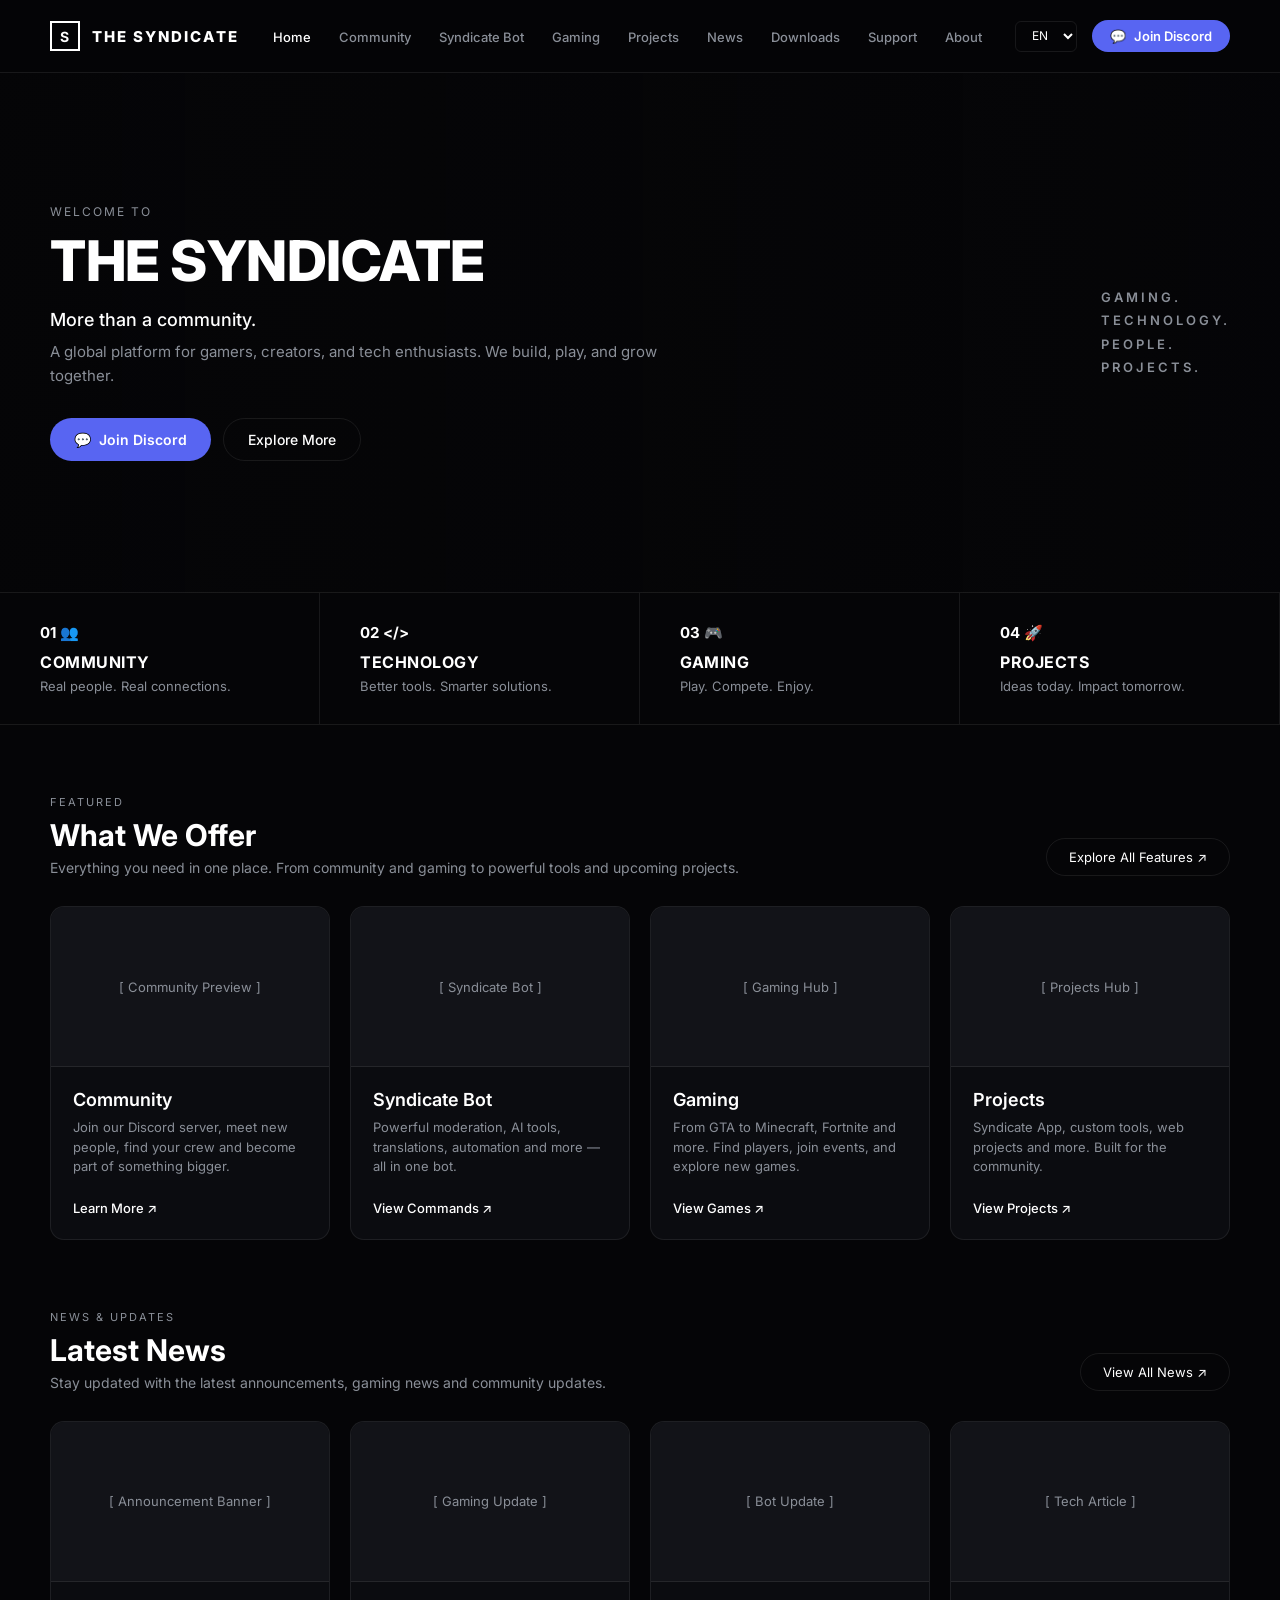
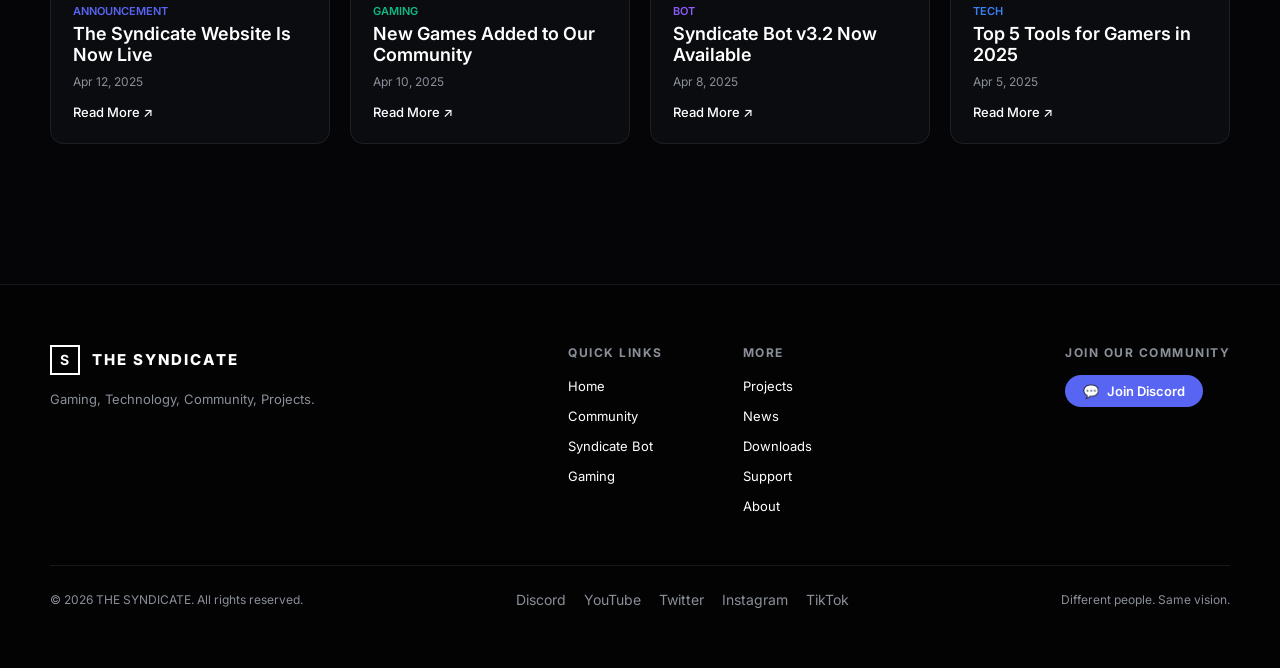
==== commit 043e4006: "Update index.html" ====
--- a/index.html
+++ b/index.html
@@ -1,10 +1,10 @@
 <!DOCTYPE html>
-<html lang="en">
+<html lang="it">
 <head>
     <meta charset="UTF-8">
     <meta name="viewport" content="width=device-width, initial-scale=1.0">
     <title>The Syndicate — More than a community</title>
-    <link href="https://fonts.googleapis.com/css2?family=Inter:wght@300;400;500;600;700&display=swap" rel="stylesheet">
+    <link href="https://fonts.googleapis.com/css2?family=Inter:wght@300;400;500;600;700;800&display=swap" rel="stylesheet">
     <style>
         :root {
             --bg-color: #050507;
@@ -33,7 +33,7 @@
             display: flex;
             justify-content: space-between;
             align-items: center;
-            padding: 20px 40px;
+            padding: 20px 50px;
             border-bottom: 1px solid var(--border-color);
             background: rgba(5, 5, 7, 0.95);
             backdrop-filter: blur(12px);
@@ -46,16 +46,16 @@
             display: flex;
             align-items: center;
             gap: 12px;
-            font-weight: 700;
-            font-size: 16px;
-            letter-spacing: 1.5px;
+            font-weight: 800;
+            font-size: 15px;
+            letter-spacing: 2px;
             text-decoration: none;
             color: #fff;
         }
 
         .logo-icon {
-            width: 28px;
-            height: 28px;
+            width: 30px;
+            height: 30px;
             border: 2px solid #fff;
             display: flex;
             align-items: center;
@@ -66,7 +66,7 @@
 
         .nav-menu {
             display: none;
-            gap: 24px;
+            gap: 28px;
             list-style: none;
         }
 
@@ -92,7 +92,7 @@
             background: transparent;
             border: 1px solid var(--border-color);
             color: #fff;
-            padding: 6px 10px;
+            padding: 6px 12px;
             border-radius: 6px;
             font-size: 12px;
             cursor: pointer;
@@ -117,13 +117,14 @@
         /* Hero Section */
         .hero {
             position: relative;
-            padding: 70px 40px;
-            background: linear-gradient(90deg, rgba(5,5,7,0.95) 0%, rgba(5,5,7,0.6) 50%, rgba(5,5,7,0.2) 100%), 
+            padding: 90px 50px;
+            background: linear-gradient(90deg, rgba(5,5,7,0.98) 0%, rgba(5,5,7,0.7) 50%, rgba(5,5,7,0.3) 100%), 
                         url('https://images.unsplash.com/photo-1542751371-adc38448a05e?q=80&w=1600&auto=format&fit=crop') no-repeat center center/cover;
             border-bottom: 1px solid var(--border-color);
-            min-height: 480px;
-            display: flex;
-            align-items: center;
+            min-height: 520px;
+            display: flex;
+            align-items: center;
+            justify-content: space-between;
         }
 
         .hero-content {
@@ -141,14 +142,21 @@
         }
 
         .hero h1 {
-            font-size: clamp(36px, 5vw, 56px);
+            font-size: clamp(38px, 5vw, 56px);
             font-weight: 800;
             line-height: 1.1;
             margin-bottom: 16px;
             letter-spacing: -0.5px;
         }
 
-        .hero p {
+        .hero p.highlight {
+            font-size: 18px;
+            color: #fff;
+            margin-bottom: 10px;
+            font-weight: 500;
+        }
+
+        .hero p.desc {
             color: var(--text-muted);
             font-size: 15px;
             line-height: 1.6;
@@ -188,34 +196,45 @@
 
         .btn-explore:hover { border-color: #fff; }
 
+        .hero-right-text {
+            display: none;
+            text-right: right;
+            color: var(--text-muted);
+            font-size: 13px;
+            letter-spacing: 3px;
+            line-height: 1.8;
+            text-transform: uppercase;
+            font-weight: 600;
+        }
+
         /* Stats Bar */
         .stats-bar {
             display: grid;
-            grid-template-columns: repeat(auto-fit, minmax(220px, 1fr));
+            grid-template-columns: repeat(auto-fit, minmax(240px, 1fr));
             border-bottom: 1px solid var(--border-color);
             background: var(--bg-color);
         }
 
         .stat-box {
-            padding: 25px 35px;
+            padding: 30px 40px;
             border-right: 1px solid var(--border-color);
-            border-bottom: 1px solid var(--border-color);
         }
 
         .stat-number {
-            font-size: 14px;
+            font-size: 15px;
             font-weight: 700;
             color: #fff;
-            margin-bottom: 8px;
-            display: flex;
-            align-items: center;
-            gap: 8px;
+            margin-bottom: 10px;
+            display: flex;
+            align-items: center;
+            gap: 10px;
         }
 
         .stat-heading {
-            font-size: 15px;
-            font-weight: 600;
-            margin-bottom: 4px;
+            font-size: 16px;
+            font-weight: 700;
+            margin-bottom: 6px;
+            letter-spacing: 0.5px;
         }
 
         .stat-sub {
@@ -225,9 +244,9 @@
 
         /* Main Container */
         .main-container {
-            max-width: 1300px;
+            max-width: 1400px;
             margin: 0 auto;
-            padding: 60px 40px;
+            padding: 70px 50px;
         }
 
         .section-header-flex {
@@ -247,15 +266,21 @@
         }
 
         .section-title {
-            font-size: 28px;
+            font-size: 30px;
             font-weight: 700;
+        }
+
+        .section-desc {
+            color: var(--text-muted);
+            font-size: 14px;
+            margin-top: 6px;
         }
 
         .btn-view-all {
             background: transparent;
             border: 1px solid var(--border-color);
             color: #fff;
-            padding: 10px 20px;
+            padding: 10px 22px;
             border-radius: 25px;
             font-size: 13px;
             text-decoration: none;
@@ -267,9 +292,9 @@
         /* Cards Grid */
         .cards-grid {
             display: grid;
-            grid-template-columns: repeat(auto-fit, minmax(260px, 1fr));
+            grid-template-columns: repeat(auto-fit, minmax(280px, 1fr));
             gap: 20px;
-            margin-bottom: 60px;
+            margin-bottom: 70px;
         }
 
         .content-card {
@@ -283,7 +308,7 @@
         .content-card:hover { transform: translateY(-4px); }
 
         .card-thumbnail {
-            height: 150px;
+            height: 160px;
             background: #121318;
             border-bottom: 1px solid var(--border-color);
             display: flex;
@@ -294,11 +319,11 @@
         }
 
         .card-content {
-            padding: 20px;
+            padding: 22px;
         }
 
         .card-content h3 {
-            font-size: 17px;
+            font-size: 18px;
             font-weight: 600;
             margin-bottom: 8px;
         }
@@ -321,88 +346,16 @@
         }
 
         .card-action-link:hover { color: var(--accent-blue); }
-
-        /* Leadership Section */
-        .leadership-container {
-            margin-top: 40px;
-        }
-
-        .leader-row {
-            background: var(--card-bg);
-            border: 1px solid var(--border-color);
-            border-radius: 14px;
-            padding: 20px 25px;
-            margin-bottom: 15px;
-            display: flex;
-            justify-content: space-between;
-            align-items: center;
-            flex-wrap: wrap;
-            gap: 15px;
-        }
-
-        .leader-details {
-            display: flex;
-            align-items: center;
-            gap: 16px;
-        }
-
-        .leader-avatar {
-            width: 48px;
-            height: 48px;
-            border-radius: 50%;
-            background: rgba(88, 101, 242, 0.1);
-            border: 1px solid rgba(88, 101, 242, 0.3);
-            color: var(--accent-blue);
-            display: flex;
-            align-items: center;
-            justify-content: center;
-            font-weight: 700;
-            font-size: 18px;
-        }
-
-        .leader-name {
-            font-size: 17px;
-            font-weight: 600;
-            margin-bottom: 2px;
-        }
-
-        .leader-role {
-            font-size: 12px;
-            color: var(--text-muted);
-        }
-
-        .leader-btn-group {
-            display: flex;
-            gap: 10px;
-        }
-
-        .leader-btn {
-            background: #14161f;
-            border: 1px solid var(--border-color);
-            color: #fff;
-            padding: 8px 16px;
-            border-radius: 20px;
-            font-size: 12px;
-            font-weight: 500;
-            text-decoration: none;
-            cursor: pointer;
-            transition: all 0.2s;
-        }
-
-        .leader-btn:hover {
-            border-color: var(--accent-blue);
-            background: #1a1c29;
-        }
 
         /* Footer */
         footer {
             border-top: 1px solid var(--border-color);
-            padding: 50px 40px;
+            padding: 60px 50px;
             background: #030304;
         }
 
         .footer-inner {
-            max-width: 1300px;
+            max-width: 1400px;
             margin: 0 auto;
             display: flex;
             justify-content: space-between;
@@ -413,7 +366,7 @@
 
         .footer-cols {
             display: flex;
-            gap: 60px;
+            gap: 80px;
             flex-wrap: wrap;
         }
 
@@ -441,8 +394,8 @@
         .footer-col ul a:hover { color: var(--text-muted); }
 
         .footer-bottom {
-            max-width: 1300px;
-            margin: 40px auto 0 auto;
+            max-width: 1400px;
+            margin: 50px auto 0 auto;
             padding-top: 25px;
             border-top: 1px solid var(--border-color);
             display: flex;
@@ -456,7 +409,7 @@
 
         .social-icons {
             display: flex;
-            gap: 15px;
+            gap: 18px;
         }
 
         .social-icons a {
@@ -467,12 +420,13 @@
 
         @media(min-width: 768px) {
             .nav-menu { display: flex; }
+            .hero-right-text { display: block; }
         }
     </style>
 </head>
 <body>
 
-    <!-- Header Navigation -->
+    <!-- Header Navbar -->
     <header>
         <a href="#" class="logo-area">
             <div class="logo-icon">S</div>
@@ -485,7 +439,7 @@
             <li><a href="#gaming">Gaming</a></li>
             <li><a href="#projects">Projects</a></li>
             <li><a href="#news">News</a></li>
-            <li><a href="#leadership">Leadership</a></li>
+            <li><a href="#downloads">Downloads</a></li>
             <li><a href="#support">Support</a></li>
             <li><a href="#about">About</a></li>
         </ul>
@@ -504,12 +458,18 @@
         <div class="hero-content">
             <span class="hero-subtitle">WELCOME TO</span>
             <h1>THE SYNDICATE</h1>
-            <p style="font-size: 18px; color: #fff; margin-bottom: 10px; font-weight: 500;">More than a community.</p>
-            <p>A global platform for gamers, creators, and tech enthusiasts. We build, play, and grow together.</p>
+            <p class="highlight">More than a community.</p>
+            <p class="desc">A global platform for gamers, creators, and tech enthusiasts. We build, play, and grow together.</p>
             <div class="hero-buttons">
                 <a href="https://discord.gg/syndicateps" target="_blank" class="btn-discord-lg"><span>💬</span> Join Discord</a>
                 <a href="#community" class="btn-explore">Explore More</a>
             </div>
+        </div>
+        <div class="hero-right-text">
+            GAMING.<br>
+            TECHNOLOGY.<br>
+            PEOPLE.<br>
+            PROJECTS.
         </div>
     </section>
 
@@ -543,6 +503,7 @@
             <div>
                 <span class="section-tag">FEATURED</span>
                 <h2 class="section-title">What We Offer</h2>
+                <p class="section-desc">Everything you need in one place. From community and gaming to powerful tools and upcoming projects.</p>
             </div>
             <a href="https://discord.gg/syndicateps" target="_blank" class="btn-view-all">Explore All Features ↗</a>
         </div>
@@ -561,8 +522,8 @@
                 <div class="card-content">
                     <h3>Syndicate Bot</h3>
                     <p>Powerful moderation, AI tools, translations, automation and more — all in one bot.</p>
-                    <!-- Bot Invite Link using ID: 1550616005808492604 -->
-                    <a href="https://discord.com/oauth2/authorize?client_id=1550616005808492604&scope=bot+applications.commands" target="_blank" class="card-action-link">View Commands &amp; Invite Bot ↗</a>
+                    <!-- Collegato alla tua Bot ID: 1550616005808492604 -->
+                    <a href="https://discord.com/oauth2/authorize?client_id=1550616005808492604&scope=bot+applications.commands" target="_blank" class="card-action-link">View Commands ↗</a>
                 </div>
             </div>
             <div class="content-card" id="gaming">
@@ -588,6 +549,7 @@
             <div>
                 <span class="section-tag">NEWS &amp; UPDATES</span>
                 <h2 class="section-title">Latest News</h2>
+                <p class="section-desc">Stay updated with the latest announcements, gaming news and community updates.</p>
             </div>
             <a href="https://discord.gg/syndicateps" target="_blank" class="btn-view-all">View All News ↗</a>
         </div>
@@ -617,7 +579,7 @@
                     <span style="font-size: 11px; color: #8B5CF6; font-weight: 600; display: block; margin-bottom: 5px;">BOT</span>
                     <h3>Syndicate Bot v3.2 Now Available</h3>
                     <p style="font-size: 12px; margin-bottom: 10px;">Apr 8, 2025</p>
-                    <a href="https://discord.com/oauth2/authorize?client_id=1550616005808492604&scope=bot+applications.commands" target="_blank" class="card-action-link">Add Bot ↗</a>
+                    <a href="https://discord.com/oauth2/authorize?client_id=1550616005808492604&scope=bot+applications.commands" target="_blank" class="card-action-link">Read More ↗</a>
                 </div>
             </div>
             <div class="content-card">
@@ -627,61 +589,6 @@
                     <h3>Top 5 Tools for Gamers in 2025</h3>
                     <p style="font-size: 12px; margin-bottom: 10px;">Apr 5, 2025</p>
                     <a href="https://discord.gg/syndicateps" target="_blank" class="card-action-link">Read More ↗</a>
-                </div>
-            </div>
-        </div>
-
-        <!-- Leadership Suite with Contact Save Integration -->
-        <div class="leadership-container" id="leadership">
-            <div class="section-header-flex" style="margin-bottom: 20px;">
-                <div>
-                    <span class="section-tag">LEADERSHIP SUITE</span>
-                    <h2 class="section-title">People Behind The Room</h2>
-                </div>
-            </div>
-
-            <!-- Ayaz -->
-            <div class="leader-row">
-                <div class="leader-details">
-                    <div class="leader-avatar">A</div>
-                    <div>
-                        <div class="leader-name">Ayaz</div>
-                        <div class="leader-role">Founder — Visionary & Lead</div>
-                    </div>
-                </div>
-                <div class="leader-btn-group">
-                    <a href="https://wa.me/923112345043" target="_blank" class="leader-btn">💬 Chat on WhatsApp</a>
-                    <button class="leader-btn" onclick="downloadVCard('Ayaz', '+923112345043', 'Founder')">👤 Save Contact</button>
-                </div>
-            </div>
-
-            <!-- Parvaiz -->
-            <div class="leader-row">
-                <div class="leader-details">
-                    <div class="leader-avatar">P</div>
-                    <div>
-                        <div class="leader-name">Parvaiz</div>
-                        <div class="leader-role">Co-Founder — Operations</div>
-                    </div>
-                </div>
-                <div class="leader-btn-group">
-                    <a href="https://wa.me/375444447444" target="_blank" class="leader-btn">💬 Chat on WhatsApp</a>
-                    <button class="leader-btn" onclick="downloadVCard('Parvaiz', '+375444447444', 'Co-Founder Operations')">👤 Save Contact</button>
-                </div>
-            </div>
-
-            <!-- Ahsan -->
-            <div class="leader-row">
-                <div class="leader-details">
-                    <div class="leader-avatar">A</div>
-                    <div>
-                        <div class="leader-name">Ahsan</div>
-                        <div class="leader-role">Co-Founder — Strategy</div>
-                    </div>
-                </div>
-                <div class="leader-btn-group">
-                    <a href="https://wa.me/447878785599" target="_blank" class="leader-btn">💬 Chat on WhatsApp</a>
-                    <button class="leader-btn" onclick="downloadVCard('Ahsan', '+447878785599', 'Co-Founder Strategy')">👤 Save Contact</button>
                 </div>
             </div>
         </div>
@@ -715,6 +622,7 @@
                         <li><a href="#news">News</a></li>
                         <li><a href="#downloads">Downloads</a></li>
                         <li><a href="#support">Support</a></li>
+                        <li><a href="#about">About</a></li>
                     </ul>
                 </div>
             </div>
@@ -740,25 +648,5 @@
         </div>
     </footer>
 
-    <!-- vCard Contact Download Script -->
-    <script>
-        function downloadVCard(name, phone, title) {
-            const vcard = `BEGIN:VCARD
-VERSION:3.0
-FN:${name} (${title})
-ORG:The Syndicate
-TEL:${phone}
-END:VCARD`;
-
-            const blob = new Blob([vcard], { type: 'text/vcard;charset=utf-8;' });
-            const url = URL.createObjectURL(blob);
-            const link = document.createElement('a');
-            link.href = url;
-            link.setAttribute('download', `${name}_TheSyndicate.vcf`);
-            document.body.appendChild(link);
-            link.click();
-            document.body.removeChild(link);
-        }
-    </script>
 </body>
 </html>
